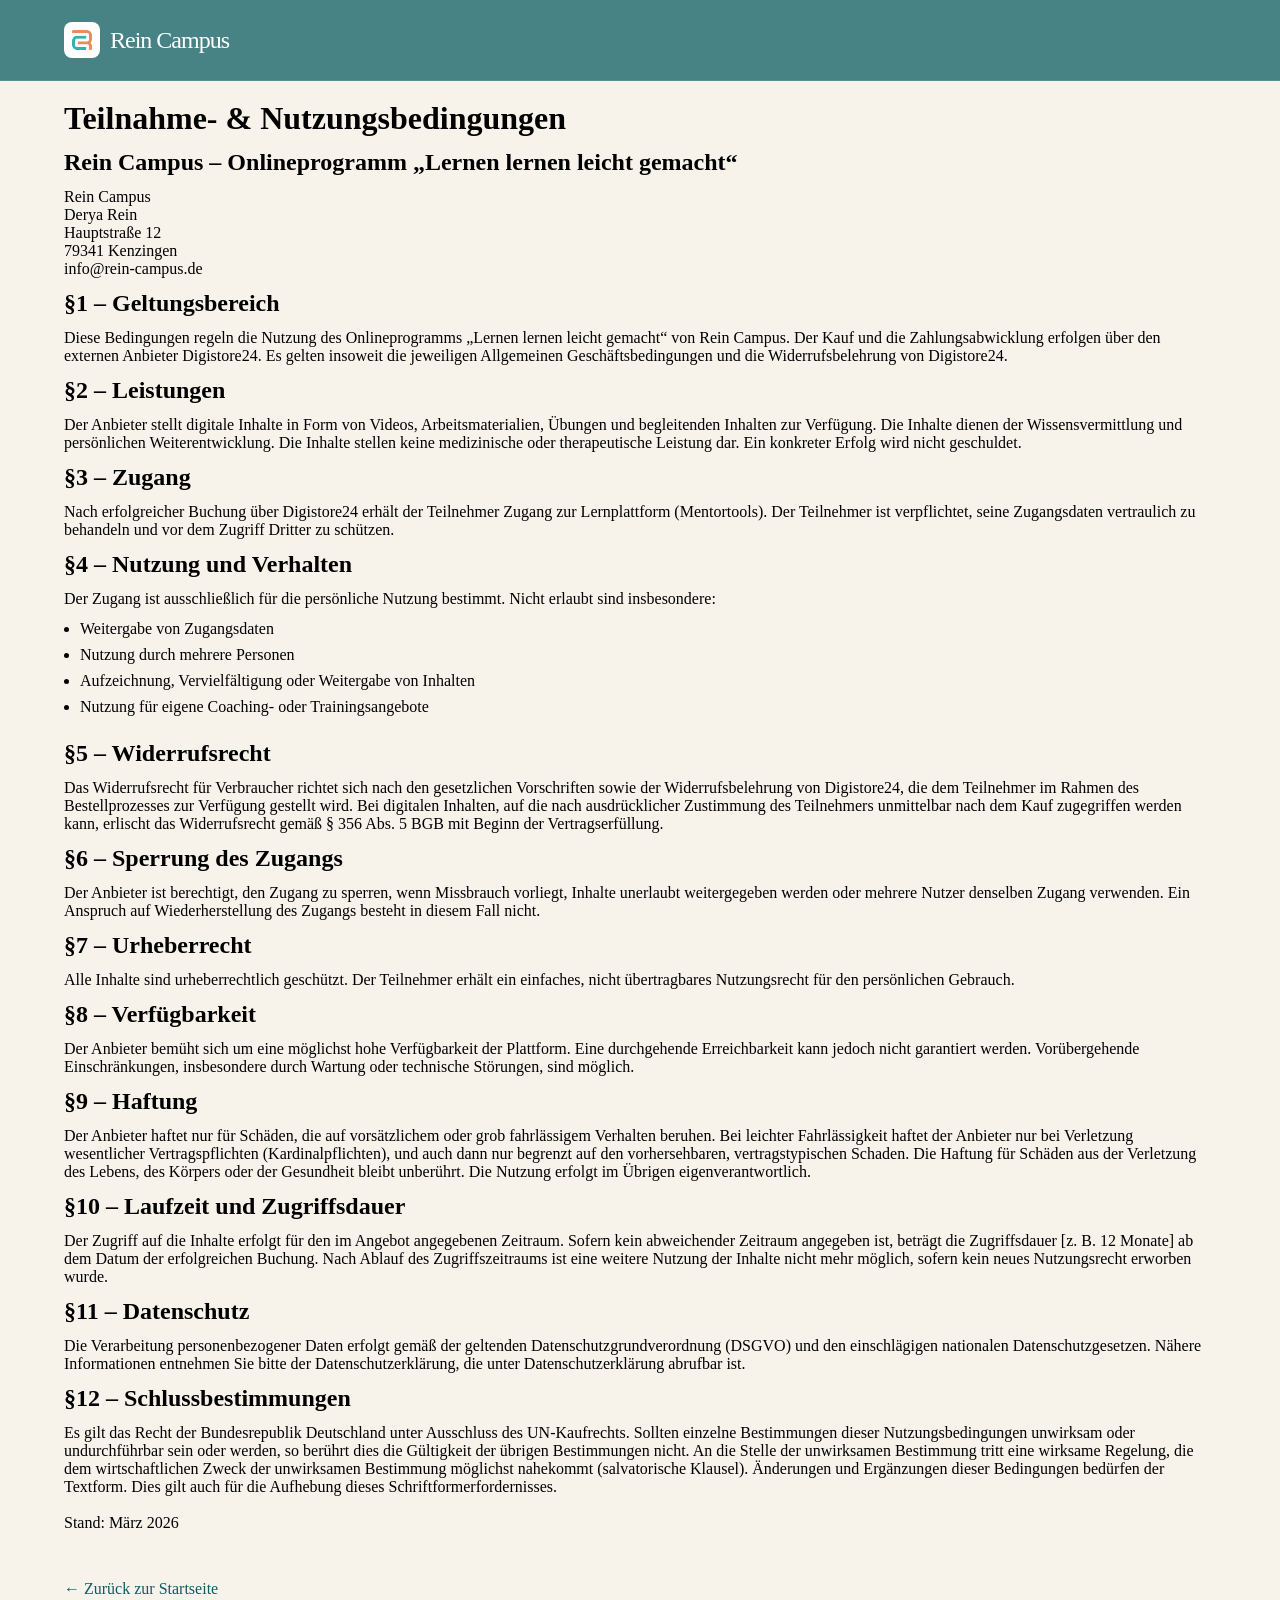
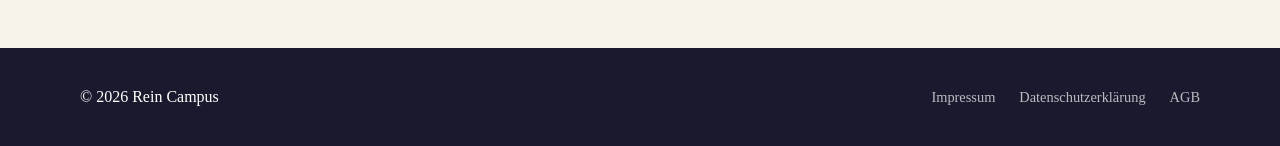
==== legal/agb.html @ 7a8696a4 "first commit" ====
<!DOCTYPE html>
<html lang="de">
<head>
    <meta charset="UTF-8">
    <meta name="viewport" content="width=device-width, initial-scale=1.0">
    <title>AGB – Rein Campus</title>
    <link rel="icon" type="image/x-icon" href="../assets/favicon.ico">
    <link rel="stylesheet" href="../css/fonts.css">
    <link rel="stylesheet" href="../css/style.css">
    <link rel="stylesheet" href="../css/components.css">
    <link rel="stylesheet" href="../css/media_queries.css">
</head>
<body>
    <nav>
        <div class="container nav-content">
            <a href="../index.html" class="logo">
                <img class="logo-img" src="../assets/rc_icon.jpg" alt="Rein Campus Logo">
                Rein Campus
            </a>
        </div>
    </nav>

    <main class="usage-right-container">
        <h1>Teilnahme- & Nutzungsbedingungen</h1>
        <h2>Rein Campus – Onlineprogramm „Lernen lernen leicht gemacht“</h2>
        <p> 
            Rein Campus <br> 
            Derya Rein <br> 
            Hauptstraße 12 <br> 
            79341 Kenzingen <br> 
            <a href="mailto:info@rein-campus.de">info@rein-campus.de</a>
        </p>

        <h2>§1 – Geltungsbereich</h2>
        <p>
            Diese Bedingungen regeln die Nutzung des Onlineprogramms „Lernen lernen leicht gemacht“ von Rein Campus. Der Kauf und die Zahlungsabwicklung erfolgen über 
            den externen Anbieter Digistore24. Es gelten insoweit die jeweiligen Allgemeinen Geschäftsbedingungen und die Widerrufsbelehrung von Digistore24.
        </p>
        <h2>§2 – Leistungen</h2>
        <p>
            Der Anbieter stellt digitale Inhalte in Form von Videos, Arbeitsmaterialien, Übungen und begleitenden Inhalten zur Verfügung. Die Inhalte dienen der Wissensvermittlung und 
            persönlichen Weiterentwicklung. Die Inhalte stellen keine medizinische oder therapeutische Leistung dar. Ein konkreter Erfolg wird nicht geschuldet.
        </p>
        <h2>§3 – Zugang</h2>
        <p>
            Nach erfolgreicher Buchung über Digistore24 erhält der Teilnehmer Zugang zur Lernplattform (Mentortools). Der Teilnehmer ist verpflichtet, seine Zugangsdaten 
            vertraulich zu behandeln und vor dem Zugriff Dritter zu schützen.
        </p>
        <h2>§4 – Nutzung und Verhalten</h2>
        <p>
            Der Zugang ist ausschließlich für die persönliche Nutzung bestimmt. Nicht erlaubt sind insbesondere: <br>
            <ul class="usage-list margin-left">
                <li>Weitergabe von Zugangsdaten</li>
                <li>Nutzung durch mehrere Personen</li>
                <li>Aufzeichnung, Vervielfältigung oder Weitergabe von Inhalten</li>
                <li>Nutzung für eigene Coaching- oder Trainingsangebote</li>
            </ul>
        </p>
        <h2>§5 – Widerrufsrecht</h2>
        <p>
            Das Widerrufsrecht für Verbraucher richtet sich nach den gesetzlichen Vorschriften sowie der Widerrufsbelehrung von Digistore24, die dem Teilnehmer im Rahmen des 
            Bestellprozesses zur Verfügung gestellt wird. Bei digitalen Inhalten, auf die nach ausdrücklicher Zustimmung des Teilnehmers unmittelbar nach dem Kauf zugegriffen werden 
            kann, erlischt das Widerrufsrecht gemäß § 356 Abs. 5 BGB mit Beginn der Vertragserfüllung.
        </p>
        <h2>§6 – Sperrung des Zugangs</h2>
        <p>
            Der Anbieter ist berechtigt, den Zugang zu sperren, wenn Missbrauch vorliegt, Inhalte unerlaubt weitergegeben werden oder mehrere Nutzer denselben Zugang verwenden.
            Ein Anspruch auf Wiederherstellung des Zugangs besteht in diesem Fall nicht.
        </p>
        <h2>§7 – Urheberrecht</h2>
        <p>
            Alle Inhalte sind urheberrechtlich geschützt. Der Teilnehmer erhält ein einfaches, nicht übertragbares Nutzungsrecht für den persönlichen Gebrauch.
        </p>
        <h2>§8 – Verfügbarkeit</h2>
        <p>
            Der Anbieter bemüht sich um eine möglichst hohe Verfügbarkeit der Plattform. Eine durchgehende Erreichbarkeit kann jedoch nicht garantiert werden. Vorübergehende 
            Einschränkungen, insbesondere durch Wartung oder technische Störungen, sind möglich.
        </p>
        <h2>§9 – Haftung</h2>
        <p>
            Der Anbieter haftet nur für Schäden, die auf vorsätzlichem oder grob fahrlässigem Verhalten beruhen. Bei leichter Fahrlässigkeit haftet der Anbieter nur bei Verletzung 
            wesentlicher Vertragspflichten (Kardinalpflichten), und auch dann nur begrenzt auf den vorhersehbaren, vertragstypischen Schaden. Die Haftung für Schäden aus der Verletzung 
            des Lebens, des Körpers oder der Gesundheit bleibt unberührt. Die Nutzung erfolgt im Übrigen eigenverantwortlich.
        </p>
        <h2>§10 – Laufzeit und Zugriffsdauer</h2>
        <p>
            Der Zugriff auf die Inhalte erfolgt für den im Angebot angegebenen Zeitraum. Sofern kein abweichender Zeitraum angegeben ist, beträgt die Zugriffsdauer [z. B. 12 Monate] 
            ab dem Datum der erfolgreichen Buchung. Nach Ablauf des Zugriffszeitraums ist eine weitere Nutzung der Inhalte nicht mehr möglich, sofern kein neues Nutzungsrecht erworben 
            wurde.
        </p>
        <h2>§11 – Datenschutz</h2>
        <p>
            Die Verarbeitung personenbezogener Daten erfolgt gemäß der geltenden Datenschutzgrundverordnung (DSGVO) und den einschlägigen nationalen Datenschutzgesetzen. Nähere 
            Informationen entnehmen Sie bitte der Datenschutzerklärung, die unter <a href="datenschutz.html">Datenschutzerklärung</a> abrufbar ist.
        </p>
        <h2>§12 – Schlussbestimmungen</h2>
        <p>
            Es gilt das Recht der Bundesrepublik Deutschland unter Ausschluss des UN-Kaufrechts. Sollten einzelne Bestimmungen dieser Nutzungsbedingungen unwirksam oder undurchführbar 
            sein oder werden, so berührt dies die Gültigkeit der übrigen Bestimmungen nicht. An die Stelle der unwirksamen Bestimmung tritt eine wirksame Regelung, die dem 
            wirtschaftlichen Zweck der unwirksamen Bestimmung möglichst nahekommt (salvatorische Klausel). Änderungen und Ergänzungen dieser Bedingungen bedürfen der Textform. 
            Dies gilt auch für die Aufhebung dieses Schriftformerfordernisses. 
            <br><br>
            Stand: März 2026
        </p>
        <p class="back-to-main-page">
            <a href="../index.html">← Zurück zur Startseite</a>
        </p>
    </main>

    <footer>
        <div class="footer-wrapper">
            <div class="div-logo">© 2026 Rein Campus</div>
            <div class="footer-links">
                <a href="impressum.html">Impressum</a>
                <a href="datenschutz.html">Datenschutzerklärung</a>
                <a href="agb.html">AGB</a>
            </div>
        </div>
    </footer>
</body>
</html>
---- css/fonts.css ----
��@ f o n t - f a c e   {  
         f o n t - f a m i l y :   ' D M   S a n s ' ;  
         s r c :   u r l ( ' . . / f o n t s / d m - s a n s - v 1 7 - l a t i n - 3 0 0 . w o f f 2 ' )   f o r m a t ( ' w o f f 2 ' ) ;  
         f o n t - w e i g h t :   3 0 0 ;  
         f o n t - s t y l e :   n o r m a l ;  
         f o n t - d i s p l a y :   s w a p ;  
 }  
  
 @ f o n t - f a c e   {  
         f o n t - f a m i l y :   ' D M   S a n s ' ;  
         s r c :   u r l ( ' . . / f o n t s / d m - s a n s - v 1 7 - l a t i n - 3 0 0 i t a l i c . w o f f 2 ' )   f o r m a t ( ' w o f f 2 ' ) ;  
         f o n t - w e i g h t :   3 0 0 ;  
         f o n t - s t y l e :   i t a l i c ;  
         f o n t - d i s p l a y :   s w a p ;  
 }  
  
 @ f o n t - f a c e   {  
         f o n t - f a m i l y :   ' D M   S a n s ' ;  
         s r c :   u r l ( ' . . / f o n t s / d m - s a n s - v 1 7 - l a t i n - r e g u l a r . w o f f 2 ' )   f o r m a t ( ' w o f f 2 ' ) ;  
         f o n t - w e i g h t :   4 0 0 ;  
         f o n t - s t y l e :   i t a l i c ;  
         f o n t - d i s p l a y :   s w a p ;  
 }  
  
 @ f o n t - f a c e   {  
         f o n t - f a m i l y :   ' D M   S a n s ' ;  
         s r c :   u r l ( ' . . / f o n t s / d m - s a n s - v 1 7 - l a t i n - 5 0 0 . w o f f 2 ' )   f o r m a t ( ' w o f f 2 ' ) ;  
         f o n t - w e i g h t :   5 0 0 ;  
         f o n t - s t y l e :   n o r m a l ;  
         f o n t - d i s p l a y :   s w a p ;  
 }  
  
 @ f o n t - f a c e   {  
         f o n t - f a m i l y :   ' D M   S a n s ' ;  
         s r c :   u r l ( ' . . / f o n t s / d m - s a n s - v 1 7 - l a t i n - 7 0 0 . w o f f 2 ' )   f o r m a t ( ' w o f f 2 ' ) ;  
         f o n t - w e i g h t :   7 0 0 ;  
         f o n t - s t y l e :   n o r m a l ;  
         f o n t - d i s p l a y :   s w a p ;  
 } 
---- css/style.css ----
:root {
  --lime: #B5D46D;
  --teal: #0D5C63;
  --cream: #F7F3EB;
  --coral: #FF6B47;
  --dark: #1A1A2E;
  --mid: #3A3A5C;
  --accent: var(--teal);
}

* { margin: 0; padding: 0; box-sizing: border-box; }

/* Scrollbar */
::-webkit-scrollbar {
  width: 8px;
}

::-webkit-scrollbar-track {
  background: var(--dark);
}

::-webkit-scrollbar-thumb {
  background: var(--teal);
  border-radius: 100px;
  border: 2px solid var(--dark);
}

::-webkit-scrollbar-thumb:hover {
  background: var(--lime);
}

body {
  font-family: 'DM Sans', sans-serif;
  background: var(--cream);
  overflow-x: hidden;
}

.container {
  width: 90%;
  max-width: 1920px;
  margin: 0 auto;
}

/* Navigation */
nav {
  position: fixed;
  top: 0;
  width: 100%;
  z-index: 100;
  border-bottom: 1px solid rgba(255, 255, 255, 0.1);
  background: rgba(13, 92, 99, 0.75);
  backdrop-filter: blur(12px);
}

a {
  text-decoration: none;
}

.nav-links {
  color: white;
  display: none;
}

.nav-content {
  height: 80px;
  display: flex;
  align-items: center;
  justify-content: space-between;
}

.logo {
  display: flex;
  align-items: center;
  gap: 10px;
  font-size: 24px;
  letter-spacing: -1px;
  color: white;
  cursor: pointer;
}

.logo a {
  color: white;
}

.logo-img {
  width: 36px;
  height: 36px;
  border-radius: 8px;
  flex-shrink: 0;
}

.nav-links a {
  color: white;
  text-decoration: none;
  opacity: 0.7;
  transition: opacity 0.2s;
}

.nav-links a:hover {
  opacity: 1;
}

/* Buttons */
.btn-primary {
  background: var(--lime);
  color: black;
  padding: 10px 24px;
  border-radius: 100px;
  font-size: 16px;
  font-weight: 500;
  border: none;
  cursor: pointer;
  transition: transform 0.2s;
}

.btn-primary:hover {
  transform: scale(1.05);
}

.btn-large {
  padding: 16px 32px;
  font-size: 18px;
  border-radius: 100px;
  font-weight: 700;
  cursor: pointer;
  display: flex;
  align-items: center;
  gap: 12px;
  transition: all 0.2s;
}

.btn-white {
  background: white;
  color: black;
  border: none;
}

.btn-white:hover {
  background: var(--lime);
  color: black;
}

.btn-outline {
  background: transparent;
  color: white;
  border: 1px solid rgba(255, 255, 255, 0.2);
}

.btn-outline:hover {
  background: rgba(255, 255, 255, 0.15);
  border-color: rgba(255, 255, 255, 0.6);
}

/* Hamburger */
.hamburger {
  display: flex;
  flex-direction: column;
  justify-content: center;
  gap: 5px;
  background: transparent;
  border: none;
  cursor: pointer;
  padding: 8px;
}

.hamburger span {
  display: block;
  width: 22px;
  height: 2px;
  background: white;
  border-radius: 2px;
  transition: transform 0.3s ease, opacity 0.3s ease;
}

.hamburger.open span:nth-child(1) {
  transform: rotate(45deg) translate(5px, 5px);
}
.hamburger.open span:nth-child(2) {
  opacity: 0;
}
.hamburger.open span:nth-child(3) {
  transform: rotate(-45deg) translate(5px, -5px);
}

/* Hero */
.hero {
  position: relative;
  min-height: 100dvh;
  background: var(--teal);
  display: flex;
  padding-top: 160px;
  padding-bottom: 80px;
  overflow: hidden;
}

.hero::before {
  content: '';
  position: absolute;
  inset: 0;
  pointer-events: none;
  background: radial-gradient(ellipse 55% 65% at 85% 15%, rgba(200, 240, 96, 0.28) 0%, transparent 70%),
              radial-gradient(ellipse 50% 60% at 10% 85%, rgba(255, 107, 71, 0.22) 0%, transparent 70%);
}

.hero-tag {
  color: white;
  font-size: 12px;
  text-transform: uppercase;
  letter-spacing: 4px;
  margin-bottom: 16px;
  display: block;
}

.hero-inner {
  display: flex;
  align-items: center;
  gap: 56px;
}

.hero-content {
  flex: 1;
  min-width: 0;
}

.hero-image-wrap {
  flex: 1;
  min-width: 0;
  display: flex;
  justify-content: center;
}

.hero-image {
  width: 100%;
  max-width: 520px;
  border-radius: 24px;
  border: 3px solid rgba(181, 212, 109, 0.45);
  display: block;
}

.hero-title {
  font-size: clamp(48px, 8vw, 120px);
  line-height: 0.85;
  margin-bottom: 48px;
}

.hero-title span {
  display: block;
  color: white;
}

.outline-text {
  color: transparent;
  -webkit-text-stroke: 1px rgba(255, 255, 255, 0.3);
}

.hero-desc {
  max-width: 600px;
  font-size: 20px;
  font-weight: 300;
  color: white;
  margin-bottom: 48px;
}

.hero-btns {
  display: flex;
  flex-wrap: wrap;
  gap: 24px;
}

.privacy-policy-container, 
.legal-notice-container,  
.usage-right-container {
  display: flex;
  flex-direction: column;
  width: 90%;
  margin: 0 auto;
  padding-top: 100px;
  padding-bottom: 50px;
}

.privacy-policy-container h2,
.legal-notice-container h2,
.usage-right-container h2 {
  padding-top: 12px;
  padding-bottom: 12px;
}

.privacy-policy-container h3 {
  padding-top: 4px;
  padding-bottom: 4px;
}

.privacy-policy-container li,
.usage-right-container li {
  padding-top: 4px;
  padding-bottom: 4px;
}

.index {
  display: flex;
  flex-direction: column;
  gap: 6px;
}

.usage-list {
    padding-top: 8px;
    padding-bottom: 8px;
    width: 500px;
    margin-left: 18px;
}

.seal {
  padding-top: 16px;
  padding-bottom: 16px;
}

.margin-left {
  margin-left: 16px;
}

.back-to-main-page {
  margin-top: 48px;
}

.back-to-main-page:hover {
  font-weight: bold;
}

.back-to-main-page a {
  color: var(--teal); 
  text-decoration: none;
}

.top-left-corner p {
  padding-top: 2px;
  padding-bottom: 2px;
}

a {
  color: black;
}
---- css/components.css ----
*{
  font-family: 'DM Sans';
}

.d-flex {
  display: flex;
  justify-content: center;
  align-items: center;
  gap: 24px;
  padding-top: 32px;
  padding-bottom: 32px;
  padding-inline: 24px;
  max-width: 1200px;
  margin: 0 auto;
}

.content-wrapper {
  display: flex;
  flex-direction: column;
  align-items: center;
  width: 100%;
}

.about-the-course {
  margin: 0 auto;
  padding-bottom: 32px;
  padding-top: 32px;
  width: 90%;
  max-width: 900px;
}

.about-the-course h2 {
  padding-top: 32px;
  padding-bottom: 32px;
}

.about-me {
  margin: 0 auto;
  width: 90%;
  max-width: 900px;
  display: flex;
  flex-direction: column;
  gap: 16px;
  padding-top: 32px;
  padding-bottom: 32px;
}

.about-me h2 {
  text-align: left;
  border-bottom: 3px solid var(--lime);
  padding-bottom: 16px;
}

.about-me-photo {
  width: 180px;
  height: 180px;
  object-fit: cover;
  border-radius: 50%;
  border: 4px solid var(--lime);
  flex-shrink: 0;
}

/* Utility */
.background-dark {
  background: var(--teal);
}

.background-light {
  background: var(--cream);
}

.title-light {
  color: white;
}

.title-dark {
  color: black;
}

.generic-p {
  font-size: 18px;
}

.generic-h2 {
  text-align: center;
  font-size: 32px;
}

.generic-h3 {
  text-align: center;
  font-size: 24px;
}

.button-width {
  width: 50%;
  max-width: 224px;
}

/* Info block */
.info-block {
  display: flex;
  flex-direction: column;
  gap: 16px;
}

.info-block p {
  font-size: 24px;
  border-left: 3px solid var(--lime);
  padding-left: 20px;
}

/* Boxes */
.box {
  display: flex;
  flex-direction: column;
  gap: 8px;
  padding: 28px;
  margin: 8px auto;
  border-radius: 16px;
  border: none;
  transition: transform 0.25s ease, box-shadow 0.25s ease;
}

.box:hover {
  transform: translateY(-4px);
}

.box.background-dark {
  border: 1px solid rgba(255, 255, 255, 0.15);
}

.box.background-dark:hover {
  box-shadow: 0 8px 28px rgba(0, 0, 0, 0.25);
}

.box.background-light {
  box-shadow: 0 2px 16px rgba(13, 92, 99, 0.10);
}

.box.background-light:hover {
  box-shadow: 0 10px 32px rgba(13, 92, 99, 0.20);
}

.d-flex .box {
  border-top: 3px solid var(--lime);
}

/* Testimonials */
.testimonial::before {
  content: '\201C';
  font-size: 72px;
  line-height: 1;
  color: var(--lime);
  font-weight: 700;
  display: block;
  margin-bottom: -8px;
}

/* Pricing */
#pricing .about-the-course {
  text-align: center;
}

.pricing-grid {
  display: flex;
  justify-content: center;
  gap: 24px;
  flex-wrap: wrap;
  max-width: 960px;
  margin: 0 auto;
  padding: 0 24px 64px;
}

.pricing-card {
  flex: 1;
  min-width: 300px;
  max-width: 520px;
  display: flex;
  flex-direction: column;
  gap: 20px;
  padding: 48px;
}

.pricing-card.featured {
  border-top: 5px solid var(--lime);
  box-shadow: 0 16px 56px rgba(13, 92, 99, 0.28);
  background: linear-gradient(160deg, #ffffff 0%, #f0f7e6 100%);
}

.pricing-label {
  font-size: 11px;
  font-weight: 700;
  letter-spacing: 2px;
  text-transform: uppercase;
  color: var(--teal);
}

.featured-label {
  display: inline-block;
  background: var(--lime);
  color: var(--teal);
  padding: 4px 12px;
  border-radius: 100px;
  letter-spacing: 1.5px;
}

.pricing-price {
  font-size: 72px;
  font-weight: 700;
  line-height: 1;
  color: var(--teal);
}

.pricing-period {
  font-size: 15px;
  color: var(--mid);
}

.pricing-features {
  list-style: none;
  display: flex;
  flex-direction: column;
  gap: 10px;
  flex: 1;
  margin-bottom: 8px;
}

.pricing-features li {
  font-size: 15px;
  color: var(--teal);
}

.pricing-features li::before {
  content: '✓';
  font-weight: 700;
  color: var(--lime);
  margin-right: 10px;
}

/* Contact */
.contact-section {
  position: relative;
  background-image: url('https://placehold.co/1920x600/0D5C63/B5D46D?text=Hintergrundbild');
  background-size: cover;
  background-position: center;
}

.contact-section::before {
  content: '';
  position: absolute;
  inset: 0;
  background: rgba(13, 92, 99, 0.78);
}

.contact-form {
  position: relative;
  display: flex;
  flex-direction: column;
  justify-content: center;
  align-items: center;
  gap: 16px;
  padding: 64px 24px;
  max-width: 900px;
  margin: 0 auto;
}

/* Footer */
footer {
  background: var(--dark);
  padding: 24px;
  display: flex;
  align-items: center;
  justify-content: space-between;
  color: white;
}

.footer-wrapper {
  width: 100%;
  display: flex;
  align-items: center;
  justify-content: space-between;
}

.footer-links {
  display: flex;
  gap: 24px;
}

.footer-links a {
  color: rgba(255, 255, 255, 0.7);
  text-decoration: none;
  font-size: 0.9rem;
  transition: color 0.2s ease;
}

.footer-links a:hover {
  color: white;
}

/* Animations */
@keyframes slamIn {
  0% { transform: scale(2) translateY(-100px); opacity: 0; }
  100% { transform: scale(1) translateY(0); opacity: 1; }
}

.animate-slam {
  animation: slamIn 0.8s cubic-bezier(0.2, 0.8, 0.2, 1) forwards;
}

.reveal {
  opacity: 0;
  transform: translateY(30px);
  transition: opacity 0.65s ease-out, transform 0.65s ease-out;
}

.reveal.active {
  opacity: 1;
  transform: translateY(0);
}

.reveal-left {
  opacity: 0;
  transform: translateX(-60px);
  transition: opacity 0.65s ease-out, transform 0.65s ease-out;
}

.reveal-right {
  opacity: 0;
  transform: translateX(60px);
  transition: opacity 0.65s ease-out, transform 0.65s ease-out;
}

.reveal-left.active,
.reveal-right.active {
  opacity: 1;
  transform: translateX(0);
}
---- css/media_queries.css ----
@media (min-width: 1024px) {
  .d-flex {
    flex-direction: row;
    align-items: stretch;
  }

  .d-flex .box {
    flex: 1;
  }

  .about-me {
    flex-direction: row;
    align-items: flex-start;
    gap: 40px;
  }
}

@media (min-width: 820px) {
  /* Nav */
  .hamburger {
    display: none;
  }

  .about-me-photo {
    align-self: center;
  }

  .nav-links {
    display: flex;
    gap: 32px;
    font-size: 16px;
    letter-spacing: 2px;
  }

  /* Footer */
  footer {
    padding: 40px 80px;
  }
}

@media (min-width: 819px) and (max-width: 1023px) {
  .hero-inner {
    gap: 32px;
  }

  .d-flex {
    flex-direction: column;
    align-items: center;
  }

  .box {
    width: 90%;
    max-width: 600px;
    margin-left: auto;
    margin-right: auto;
  }
}

@media (max-width: 819px) {
  /* Nav */
  nav .btn-primary {
    display: none;
  }

  .nav-links {
    position: absolute;
    top: 80px;
    left: 0;
    right: 0;
    flex-direction: column;
    align-items: center;
    gap: 24px;
    padding: 32px 0;
    background: rgba(26, 26, 46, 0.97);
    backdrop-filter: blur(12px);
    border-bottom: 1px solid rgba(255, 255, 255, 0.1);
  }

  .nav-links.open {
    display: flex;
  }

  /* Hero */
  .hero {
    padding-top: 120px;
    padding-bottom: 48px;
  }

  .hero-content {
    display: flex;
    flex-direction: column;
    justify-content: space-around;
  }

  .hero-inner {
    flex-direction: column-reverse;
    gap: 32px;
  }

  .hero-image-wrap {
    flex: none;
    width: 100%;
  }

  .hero-title {
    text-align: center;
  }

  .hero-image {
    width: 100%;
    height: auto;
    margin: 0 auto;
  }

  .hero-desc {
    font-size: 20px;
    align-self: center;
  }

  .hero-btns {
    justify-content: center;
  }

  /* Feature cards */
  .d-flex {
    flex-direction: column;
    align-items: center;
    padding-inline: 16px;
  }

  .box {
    width: 100%;
  }

  .about-me-photo {
    align-self: center;
  }

  /* Footer */
  footer {
    padding: 24px 16px;
  }
}

@media(max-width: 600px){
  .div-logo {
    display: none;
  }

  .footer-links {
    display: flex;
    justify-content: space-around;
    width: 100%;
  }

  li {
    word-break: break-all;
  }

  .seal {
    text-align: center;
  }
}

@media(max-width: 400px){
  h1 {
    font-size: 24px;
  }

  h2 {
    font-size: 20px;
  }

  p {
    font-size: 16px;
  }

  footer {
    padding: 24px 4px;
  }
}
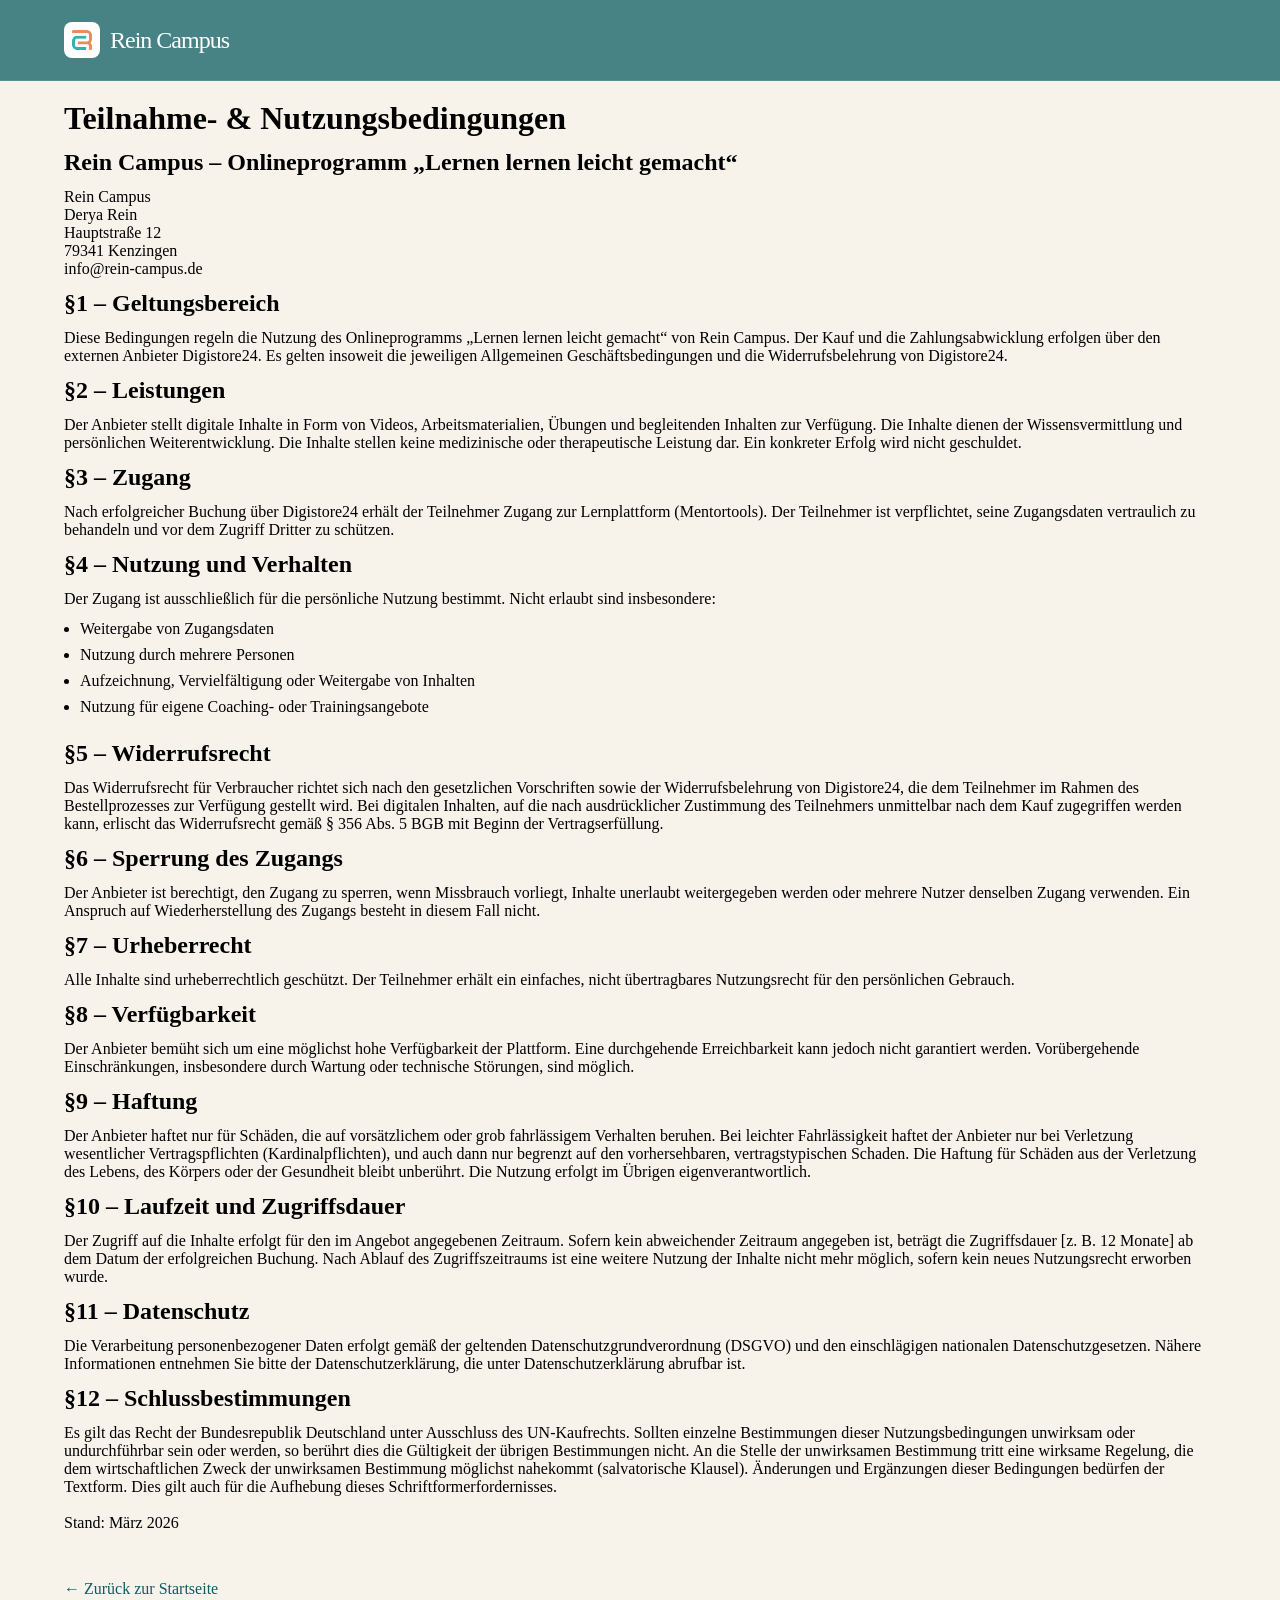
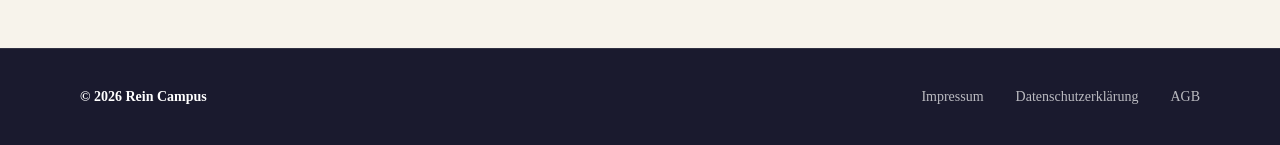
==== commit 81c9a4b7: "feat: footer adjusted across all pages" ====
--- a/legal/agb.html
+++ b/legal/agb.html
@@ -109,7 +109,7 @@
 
     <footer>
         <div class="footer-wrapper">
-            <div class="div-logo">© 2026 Rein Campus</div>
+            <div class="div-logo pointer" onclick="redirectToMainPage()">© 2026 Rein Campus</div>
             <div class="footer-links">
                 <a href="impressum.html">Impressum</a>
                 <a href="datenschutz.html">Datenschutzerklärung</a>
--- a/css/style.css
+++ b/css/style.css
@@ -39,6 +39,144 @@
   width: 90%;
   max-width: 1920px;
   margin: 0 auto;
+}
+
+.webinar-section {
+  padding-top: 40px;
+  padding-bottom: 40px;
+  text-align: center;
+  background: linear-gradient(135deg, rgba(13, 92, 99, 0.05) 0%, rgba(181, 212, 109, 0.05) 100%);
+}
+
+.webinar-button {
+  background: var(--lime);
+  color: black;
+  margin-top: 32px;
+  margin-bottom: 32px;
+  padding: 10px 24px;
+  border-radius: 100px;
+  font-size: 18px;
+  font-weight: 600;
+  border: none;
+  cursor: pointer;
+  transition: transform 0.2s;
+}
+
+/* Content Wrapper */
+/* .content-wrapper {
+  padding: 80px 0;
+} */
+
+.about-the-course {
+  margin-bottom: 60px;
+}
+
+.about-the-course:last-child {
+  margin-bottom: 0;
+}
+
+.generic-h2 {
+  font-size: clamp(32px, 5vw, 48px);
+  line-height: 1.2;
+  margin-bottom: 40px;
+  font-weight: 700;
+  letter-spacing: -0.5px;
+}
+
+.generic-h3 {
+  font-size: clamp(20px, 3vw, 28px);
+  line-height: 1.3;
+  margin-bottom: 16px;
+  font-weight: 600;
+}
+
+.generic-p {
+  font-size: 16px;
+  line-height: 1.7;
+  color: #333;
+  letter-spacing: 0.2px;
+}
+
+.title-light {
+  color: white;
+}
+
+.title-light.generic-p {
+  color: rgba(255, 255, 255, 0.9);
+}
+
+/* Box Styling */
+.box {
+  border-radius: 16px;
+  padding: 32px;
+  transition: all 0.3s ease;
+}
+
+.background-dark {
+  background: var(--dark);
+}
+
+.background-light {
+  background: white;
+  box-shadow: 0 4px 16px rgba(0, 0, 0, 0.08);
+}
+
+.box:hover {
+  transform: translateY(-4px);
+  box-shadow: 0 12px 32px rgba(0, 0, 0, 0.12);
+}
+
+/* Flex Grid */
+.d-flex {
+  display: grid;
+  grid-template-columns: repeat(auto-fit, minmax(300px, 1fr));
+  gap: 32px;
+  margin-bottom: 80px;
+}
+
+.d-flex .box {
+  display: flex;
+  flex-direction: column;
+  justify-content: flex-start;
+}
+
+/* Info Block */
+.info-block {
+  display: grid;
+  grid-template-columns: repeat(auto-fit, minmax(280px, 1fr));
+  gap: 24px;
+  margin-bottom: 40px;
+}
+
+.info-block .generic-p {
+  padding: 20px;
+  background: rgba(181, 212, 109, 0.1);
+  border-left: 4px solid var(--lime);
+  border-radius: 8px;
+  font-weight: 500;
+}
+
+/* Testimonials */
+.testimonial {
+  border-left: 4px solid var(--lime);
+  position: relative;
+  padding-left: 40px;
+}
+
+.testimonial::before {
+  content: '"';
+  position: absolute;
+  left: -8px;
+  top: -20px;
+  font-size: 64px;
+  color: var(--lime);
+  opacity: 0.3;
+  font-weight: 700;
+}
+
+.testimonial .generic-p {
+  font-style: italic;
+  color: #555;
 }
 
 /* Navigation */
@@ -188,6 +326,7 @@
   min-height: 100dvh;
   background: var(--teal);
   display: flex;
+  justify-content: center;
   padding-top: 160px;
   padding-bottom: 80px;
   overflow: hidden;
@@ -257,8 +396,10 @@
   max-width: 600px;
   font-size: 20px;
   font-weight: 300;
-  color: white;
+  color: rgba(255, 255, 255, 0.95);
   margin-bottom: 48px;
+  line-height: 1.6;
+  letter-spacing: 0.3px;
 }
 
 .hero-btns {
@@ -267,6 +408,280 @@
   gap: 24px;
 }
 
+.hero-btns .btn-primary {
+  padding: 14px 32px;
+  font-size: 18px;
+  font-weight: 600;
+  box-shadow: 0 8px 24px rgba(0, 0, 0, 0.15);
+  transition: all 0.3s ease;
+}
+
+.hero-btns .btn-primary:hover, .webinar-button:hover {
+  transform: translateY(-2px);
+  box-shadow: 0 12px 32px rgba(0, 0, 0, 0.25);
+}
+
+/* Pricing Grid */
+.pricing-grid {
+  display: grid;
+  grid-template-columns: repeat(auto-fit, minmax(300px, 1fr));
+  gap: 32px;
+  margin-bottom: 40px;
+}
+
+.pricing-card {
+  display: flex;
+  flex-direction: column;
+  justify-content: space-between;
+  border-radius: 16px;
+  padding: 40px;
+  position: relative;
+  overflow: hidden;
+  transition: all 0.3s ease;
+}
+
+.pricing-card::before {
+  content: '';
+  position: absolute;
+  top: 0;
+  left: 0;
+  right: 0;
+  height: 4px;
+  background: linear-gradient(90deg, var(--lime), var(--coral));
+  opacity: 0;
+  transition: opacity 0.3s ease;
+}
+
+.pricing-card:hover {
+  transform: translateY(-8px);
+  box-shadow: 0 16px 40px rgba(0, 0, 0, 0.15);
+}
+
+.pricing-card:hover::before {
+  opacity: 1;
+}
+
+.pricing-card.featured {
+  border: 2px solid var(--lime);
+  transform: scale(1.02);
+}
+
+.pricing-card.featured:hover {
+  transform: scale(1.02) translateY(-8px);
+}
+
+.pricing-title {
+  font-size: 24px;
+  font-weight: 700;
+  margin-bottom: 16px;
+  color: var(--teal);
+}
+
+.pricing-price {
+  font-size: 48px;
+  font-weight: 700;
+  color: var(--teal);
+  margin-bottom: 8px;
+}
+
+.pricing-period {
+  font-size: 14px;
+  color: #999;
+  margin-bottom: 24px;
+}
+
+.pricing-features {
+  list-style: none;
+  margin-bottom: 32px;
+  flex-grow: 1;
+}
+
+.pricing-features li {
+  padding: 12px 0;
+  border-bottom: 1px solid #eee;
+  font-size: 15px;
+  color: #555;
+  position: relative;
+  padding-left: 24px;
+}
+
+.pricing-features li:last-child {
+  border-bottom: none;
+}
+
+.pricing-features li::before {
+  content: '✓';
+  position: absolute;
+  left: 0;
+  color: var(--lime);
+  font-weight: 700;
+}
+
+.button-width {
+  width: 100%;
+  justify-content: center;
+  padding: 14px 24px;
+  font-size: 16px;
+  font-weight: 600;
+}
+
+.button-width a {
+  color: black;
+  text-decoration: none;
+  width: 100%;
+}
+
+/* FAQ Section */
+.FAQ-section {
+  margin-bottom: 80px;
+}
+
+.FAQ-item {
+  margin-bottom: 24px;
+  cursor: pointer;
+  transition: all 0.3s ease;
+}
+
+.FAQ-item:hover {
+  transform: translateX(8px);
+}
+
+.FAQ-item .generic-h3 {
+  margin-bottom: 12px;
+  display: flex;
+  align-items: center;
+  gap: 12px;
+}
+
+.FAQ-item .generic-h3::before {
+  content: '+';
+  display: inline-flex;
+  align-items: center;
+  justify-content: center;
+  width: 24px;
+  height: 24px;
+  background: var(--lime);
+  color: black;
+  border-radius: 50%;
+  font-weight: 700;
+  font-size: 18px;
+  flex-shrink: 0;
+}
+
+/* About Me Section */
+.about-me {
+  padding: 80px 0;
+  background: linear-gradient(135deg, rgba(13, 92, 99, 0.05) 0%, rgba(181, 212, 109, 0.05) 100%);
+  margin-bottom: 80px;
+  width: 100%;
+}
+
+.about-me-wrapper {
+  display: flex;
+  gap: 32px;
+}
+
+.about-me-photo {
+  width: 200px;
+  height: 200px;
+  border-radius: 50%;
+  object-fit: cover;
+  margin: 0 auto 40px;
+  border: 4px solid var(--lime);
+  box-shadow: 0 12px 32px rgba(0, 0, 0, 0.15);
+  transition: transform 0.3s ease;
+}
+
+.about-me-photo:hover {
+  transform: scale(1.05);
+}
+
+.about-me .generic-h2 {
+  margin-bottom: 40px;
+}
+
+.about-me .generic-p {
+  max-width: 700px;
+  margin: 0 auto;
+  font-size: 17px;
+  line-height: 1.8;
+}
+
+/* Contact Section */
+.contact-section {
+  background: linear-gradient(135deg, var(--teal) 0%, var(--dark) 100%);
+  padding: 80px 0;
+  text-align: center;
+}
+
+.contact-form {
+  max-width: 600px;
+  margin: 0 auto;
+}
+
+.contact-form .generic-h3 {
+  color: white;
+  margin-bottom: 24px;
+  font-size: 28px;
+}
+
+.contact-form .btn-primary {
+  margin-top: 24px;
+  padding: 14px 40px;
+  font-size: 16px;
+  font-weight: 600;
+  box-shadow: 0 8px 24px rgba(0, 0, 0, 0.2);
+  transition: all 0.3s ease;
+}
+
+.contact-form .btn-primary:hover {
+  transform: translateY(-2px);
+  box-shadow: 0 12px 32px rgba(0, 0, 0, 0.3);
+}
+
+.contact-form .btn-primary a {
+  color: black;
+  text-decoration: none;
+}
+
+/* Footer */
+footer {
+  background: var(--dark);
+  color: white;
+  padding: 40px 0;
+  border-top: 1px solid rgba(255, 255, 255, 0.1);
+}
+
+.footer-wrapper {
+  display: flex;
+  justify-content: space-between;
+  align-items: center;
+  flex-wrap: wrap;
+  gap: 24px;
+}
+
+.div-logo {
+  font-weight: 600;
+  font-size: 14px;
+}
+
+.footer-links {
+  display: flex;
+  gap: 32px;
+}
+
+.footer-links a {
+  color: rgba(255, 255, 255, 0.7);
+  text-decoration: none;
+  font-size: 14px;
+  transition: color 0.3s ease;
+}
+
+.footer-links a:hover {
+  color: var(--lime);
+}
+
+/* Legal Pages */
 .privacy-policy-container, 
 .legal-notice-container,  
 .usage-right-container {
@@ -338,4 +753,226 @@
 
 a {
   color: black;
-}+}
+
+.pointer {
+  cursor: pointer;
+}
+
+/* Webinar Modal Styles */
+.webinar-modal {
+  position: fixed;
+  right: -450px;
+  top: 0;
+  width: 450px;
+  height: 100vh;
+  background: white;
+  box-shadow: -2px 0 10px rgba(0, 0, 0, 0.1);
+  z-index: 1000;
+  overflow-y: auto;
+  animation: slideInRight 0.6s ease-out forwards;
+  animation-delay: 0.5s;
+}
+
+@keyframes slideInRight {
+  from {
+    right: -450px;
+    opacity: 0;
+  }
+  to {
+    right: 0;
+    opacity: 1;
+  }
+}
+
+.webinar-modal-content {
+  padding: 40px 30px;
+  position: relative;
+}
+
+.webinar-modal-content h2 {
+  font-size: 24px;
+  margin-bottom: 15px;
+  color: #0D5C63;
+}
+
+.webinar-modal-content p {
+  font-size: 14px;
+  color: #666;
+  margin-bottom: 25px;
+  line-height: 1.5;
+}
+
+.webinar-modal-close {
+  position: absolute;
+  top: 15px;
+  right: 15px;
+  background: none;
+  border: none;
+  font-size: 32px;
+  cursor: pointer;
+  color: #999;
+  transition: color 0.3s ease;
+}
+
+.webinar-modal-close:hover {
+  color: #0D5C63;
+}
+
+#webinar-form {
+  display: flex;
+  flex-direction: column;
+  gap: 15px;
+}
+
+#webinar-form input[type="text"],
+#webinar-form input[type="email"] {
+  padding: 12px;
+  border: 1px solid #ddd;
+  border-radius: 4px;
+  font-size: 14px;
+  font-family: inherit;
+  transition: border-color 0.3s ease;
+}
+
+#webinar-form input[type="text"]:focus,
+#webinar-form input[type="email"]:focus {
+  outline: none;
+  border-color: #0D5C63;
+}
+
+#webinar-form label {
+  display: flex;
+  align-items: flex-start;
+  gap: 10px;
+  font-size: 13px;
+  color: #666;
+  line-height: 1.4;
+}
+
+#webinar-form input[type="checkbox"] {
+  margin-top: 3px;
+  cursor: pointer;
+}
+
+#webinar-form label a {
+  color: #0D5C63;
+  text-decoration: none;
+}
+
+#webinar-form label a:hover {
+  text-decoration: underline;
+}
+
+.form-status {
+  padding: 12px;
+  border-radius: 4px;
+  text-align: center;
+  font-size: 13px;
+  display: none;
+}
+
+.form-status.success {
+  display: block;
+  background-color: #d4edda;
+  color: #155724;
+  border: 1px solid #c3e6cb;
+}
+
+.form-status.error {
+  display: block;
+  background-color: #f8d7da;
+  color: #721c24;
+  border: 1px solid #f5c6cb;
+}
+
+/* Modal schließen Animation */
+.webinar-modal.closing {
+  animation: slideOutRight 0.6s ease-in forwards;
+}
+
+@keyframes slideOutRight {
+  from {
+    right: 0;
+    opacity: 1;
+  }
+  to {
+    right: -450px;
+    opacity: 0;
+  }
+}
+
+@media (max-width: 768px) {
+  .webinar-modal {
+    width: 100%;
+    right: -100%;
+  }
+
+  @keyframes slideInRight {
+    from {
+      right: -100%;
+      opacity: 0;
+    }
+    to {
+      right: 0;
+      opacity: 1;
+    }
+  }
+
+  @keyframes slideOutRight {
+    from {
+      right: 0;
+      opacity: 1;
+    }
+    to {
+      right: -100%;
+      opacity: 0;
+    }
+  }
+
+  .hero-inner {
+    flex-direction: column;
+    gap: 32px;
+  }
+
+  .hero-image-wrap {
+    order: -1;
+  }
+
+  .d-flex {
+    grid-template-columns: 1fr;
+  }
+
+  .pricing-grid {
+    grid-template-columns: 1fr;
+  }
+
+  .pricing-card.featured {
+    transform: scale(1);
+  }
+
+  .pricing-card.featured:hover {
+    transform: translateY(-8px);
+  }
+
+  .footer-wrapper {
+    flex-direction: column;
+    text-align: center;
+  }
+
+  .footer-links {
+    justify-content: center;
+  }
+
+  .nav-links.open {
+    display: flex;
+    flex-direction: column;
+    position: absolute;
+    top: 80px;
+    left: 0;
+    right: 0;
+    background: rgba(13, 92, 99, 0.95);
+    padding: 20px;
+    gap: 16px;
+  }
+}
--- a/css/components.css
+++ b/css/components.css
@@ -36,9 +36,8 @@
 
 .about-me {
   margin: 0 auto;
-  width: 90%;
-  max-width: 900px;
-  display: flex;
+  display: flex;
+  justify-content: center;
   flex-direction: column;
   gap: 16px;
   padding-top: 32px;
@@ -92,7 +91,6 @@
 }
 
 .button-width {
-  width: 50%;
   max-width: 224px;
 }
 
@@ -166,19 +164,44 @@
   justify-content: center;
   gap: 24px;
   flex-wrap: wrap;
-  max-width: 960px;
   margin: 0 auto;
   padding: 0 24px 64px;
 }
 
+/* Base pricing card style */
 .pricing-card {
-  flex: 1;
-  min-width: 300px;
+  flex: 0 1 100%;
   max-width: 520px;
+  width: 100%;
+  padding: 48px;
   display: flex;
   flex-direction: column;
   gap: 20px;
-  padding: 48px;
+  margin-bottom: 24px;
+}
+
+@media (max-width: 899px) {
+  .pricing-grid {
+    flex-direction: column;
+    align-items: center;
+  }
+  .pricing-card {
+    flex: none;
+    width: 100%;
+    margin-bottom: 24px;
+  }
+}
+
+
+/* Responsive pricing layout */
+@media (min-width: 900px) {
+  .pricing-grid {
+    justify-content: space-between;
+  }
+  .pricing-card {
+    flex: 0 1 calc(33% - 24px);
+    max-width: none;
+  }
 }
 
 .pricing-card.featured {
@@ -264,39 +287,6 @@
   margin: 0 auto;
 }
 
-/* Footer */
-footer {
-  background: var(--dark);
-  padding: 24px;
-  display: flex;
-  align-items: center;
-  justify-content: space-between;
-  color: white;
-}
-
-.footer-wrapper {
-  width: 100%;
-  display: flex;
-  align-items: center;
-  justify-content: space-between;
-}
-
-.footer-links {
-  display: flex;
-  gap: 24px;
-}
-
-.footer-links a {
-  color: rgba(255, 255, 255, 0.7);
-  text-decoration: none;
-  font-size: 0.9rem;
-  transition: color 0.2s ease;
-}
-
-.footer-links a:hover {
-  color: white;
-}
-
 /* Animations */
 @keyframes slamIn {
   0% { transform: scale(2) translateY(-100px); opacity: 0; }
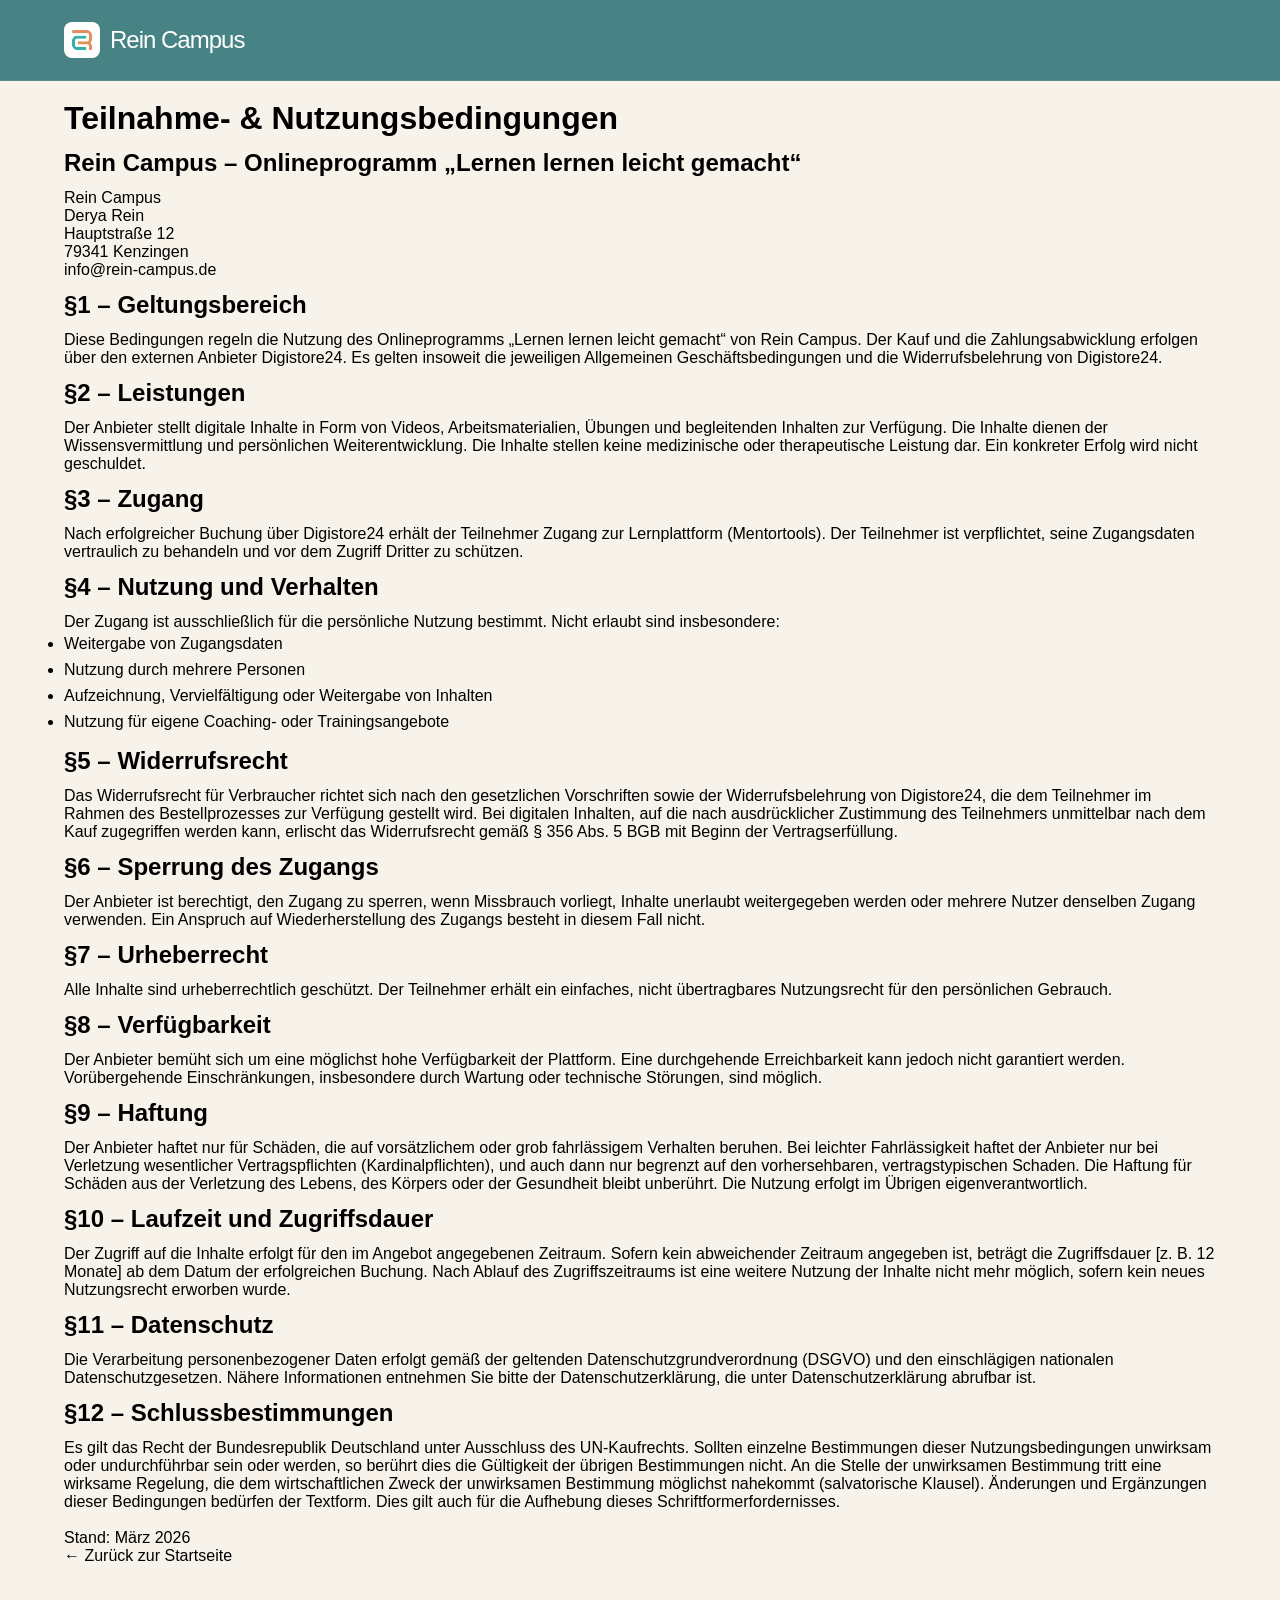
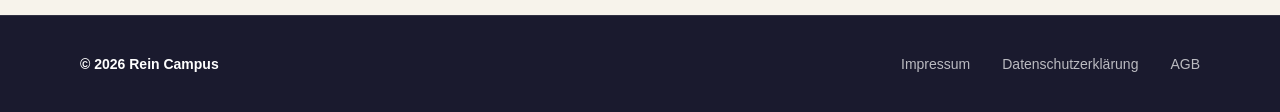
==== commit c1700b19: "feat: fixing errors with respect to wrong order of css files inside legal files" ====
--- a/legal/agb.html
+++ b/legal/agb.html
@@ -7,7 +7,10 @@
     <link rel="icon" type="image/x-icon" href="../assets/favicon.ico">
     <link rel="stylesheet" href="../css/fonts.css">
     <link rel="stylesheet" href="../css/style.css">
+    <link rel="stylesheet" href="../css/navigation.css">
+    <link rel="stylesheet" href="../css/layout.css">
     <link rel="stylesheet" href="../css/components.css">
+    <link rel="stylesheet" href="../css/footer.css">
     <link rel="stylesheet" href="../css/media_queries.css">
 </head>
 <body>
@@ -117,5 +120,6 @@
             </div>
         </div>
     </footer>
+    <script src="../javascript/shared.js"></script>
 </body>
 </html>
--- a/css/style.css
+++ b/css/style.css
@@ -12,7 +12,7 @@
 
 /* Scrollbar */
 ::-webkit-scrollbar {
-  width: 8px;
+  width: 16px;
 }
 
 ::-webkit-scrollbar-track {
@@ -35,66 +35,27 @@
   overflow-x: hidden;
 }
 
-.container {
-  width: 90%;
-  max-width: 1920px;
-  margin: 0 auto;
+a {
+  text-decoration: none;
+  color: black;
 }
 
-.webinar-section {
-  padding-top: 40px;
-  padding-bottom: 40px;
-  text-align: center;
-  background: linear-gradient(135deg, rgba(13, 92, 99, 0.05) 0%, rgba(181, 212, 109, 0.05) 100%);
+.generic-p {
+  font-size: 18px;
+  color: #333;
+  min-height: 100px;
 }
 
-.webinar-button {
-  background: var(--lime);
-  color: black;
-  margin-top: 32px;
-  margin-bottom: 32px;
-  padding: 10px 24px;
-  border-radius: 100px;
+.webinar-p {
   font-size: 18px;
-  font-weight: 600;
-  border: none;
-  cursor: pointer;
-  transition: transform 0.2s;
-}
-
-/* Content Wrapper */
-/* .content-wrapper {
-  padding: 80px 0;
-} */
-
-.about-the-course {
-  margin-bottom: 60px;
-}
-
-.about-the-course:last-child {
-  margin-bottom: 0;
 }
 
 .generic-h2 {
   font-size: clamp(32px, 5vw, 48px);
-  line-height: 1.2;
-  margin-bottom: 40px;
-  font-weight: 700;
-  letter-spacing: -0.5px;
 }
 
 .generic-h3 {
   font-size: clamp(20px, 3vw, 28px);
-  line-height: 1.3;
-  margin-bottom: 16px;
-  font-weight: 600;
-}
-
-.generic-p {
-  font-size: 16px;
-  line-height: 1.7;
-  color: #333;
-  letter-spacing: 0.2px;
 }
 
 .title-light {
@@ -105,874 +66,14 @@
   color: rgba(255, 255, 255, 0.9);
 }
 
-/* Box Styling */
-.box {
-  border-radius: 16px;
-  padding: 32px;
-  transition: all 0.3s ease;
-}
-
-.background-dark {
-  background: var(--dark);
-}
-
-.background-light {
-  background: white;
-  box-shadow: 0 4px 16px rgba(0, 0, 0, 0.08);
-}
-
-.box:hover {
-  transform: translateY(-4px);
-  box-shadow: 0 12px 32px rgba(0, 0, 0, 0.12);
-}
-
-/* Flex Grid */
-.d-flex {
-  display: grid;
-  grid-template-columns: repeat(auto-fit, minmax(300px, 1fr));
-  gap: 32px;
-  margin-bottom: 80px;
-}
-
-.d-flex .box {
+.add-gap-to-box-grid {
   display: flex;
   flex-direction: column;
-  justify-content: flex-start;
-}
-
-/* Info Block */
-.info-block {
-  display: grid;
-  grid-template-columns: repeat(auto-fit, minmax(280px, 1fr));
-  gap: 24px;
-  margin-bottom: 40px;
-}
-
-.info-block .generic-p {
-  padding: 20px;
-  background: rgba(181, 212, 109, 0.1);
-  border-left: 4px solid var(--lime);
-  border-radius: 8px;
-  font-weight: 500;
-}
-
-/* Testimonials */
-.testimonial {
-  border-left: 4px solid var(--lime);
-  position: relative;
-  padding-left: 40px;
-}
-
-.testimonial::before {
-  content: '"';
-  position: absolute;
-  left: -8px;
-  top: -20px;
-  font-size: 64px;
-  color: var(--lime);
-  opacity: 0.3;
-  font-weight: 700;
-}
-
-.testimonial .generic-p {
-  font-style: italic;
-  color: #555;
-}
-
-/* Navigation */
-nav {
-  position: fixed;
-  top: 0;
-  width: 100%;
-  z-index: 100;
-  border-bottom: 1px solid rgba(255, 255, 255, 0.1);
-  background: rgba(13, 92, 99, 0.75);
-  backdrop-filter: blur(12px);
-}
-
-a {
-  text-decoration: none;
-}
-
-.nav-links {
-  color: white;
-  display: none;
-}
-
-.nav-content {
-  height: 80px;
-  display: flex;
-  align-items: center;
-  justify-content: space-between;
-}
-
-.logo {
-  display: flex;
-  align-items: center;
-  gap: 10px;
-  font-size: 24px;
-  letter-spacing: -1px;
-  color: white;
-  cursor: pointer;
-}
-
-.logo a {
-  color: white;
-}
-
-.logo-img {
-  width: 36px;
-  height: 36px;
-  border-radius: 8px;
-  flex-shrink: 0;
-}
-
-.nav-links a {
-  color: white;
-  text-decoration: none;
-  opacity: 0.7;
-  transition: opacity 0.2s;
-}
-
-.nav-links a:hover {
-  opacity: 1;
-}
-
-/* Buttons */
-.btn-primary {
-  background: var(--lime);
-  color: black;
-  padding: 10px 24px;
-  border-radius: 100px;
-  font-size: 16px;
-  font-weight: 500;
-  border: none;
-  cursor: pointer;
-  transition: transform 0.2s;
-}
-
-.btn-primary:hover {
-  transform: scale(1.05);
-}
-
-.btn-large {
-  padding: 16px 32px;
-  font-size: 18px;
-  border-radius: 100px;
-  font-weight: 700;
-  cursor: pointer;
-  display: flex;
-  align-items: center;
-  gap: 12px;
-  transition: all 0.2s;
-}
-
-.btn-white {
-  background: white;
-  color: black;
-  border: none;
-}
-
-.btn-white:hover {
-  background: var(--lime);
-  color: black;
-}
-
-.btn-outline {
-  background: transparent;
-  color: white;
-  border: 1px solid rgba(255, 255, 255, 0.2);
-}
-
-.btn-outline:hover {
-  background: rgba(255, 255, 255, 0.15);
-  border-color: rgba(255, 255, 255, 0.6);
-}
-
-/* Hamburger */
-.hamburger {
-  display: flex;
-  flex-direction: column;
-  justify-content: center;
-  gap: 5px;
-  background: transparent;
-  border: none;
-  cursor: pointer;
-  padding: 8px;
-}
-
-.hamburger span {
-  display: block;
-  width: 22px;
-  height: 2px;
-  background: white;
-  border-radius: 2px;
-  transition: transform 0.3s ease, opacity 0.3s ease;
-}
-
-.hamburger.open span:nth-child(1) {
-  transform: rotate(45deg) translate(5px, 5px);
-}
-.hamburger.open span:nth-child(2) {
-  opacity: 0;
-}
-.hamburger.open span:nth-child(3) {
-  transform: rotate(-45deg) translate(5px, -5px);
-}
-
-/* Hero */
-.hero {
-  position: relative;
-  min-height: 100dvh;
-  background: var(--teal);
-  display: flex;
-  justify-content: center;
-  padding-top: 160px;
-  padding-bottom: 80px;
-  overflow: hidden;
-}
-
-.hero::before {
-  content: '';
-  position: absolute;
-  inset: 0;
-  pointer-events: none;
-  background: radial-gradient(ellipse 55% 65% at 85% 15%, rgba(200, 240, 96, 0.28) 0%, transparent 70%),
-              radial-gradient(ellipse 50% 60% at 10% 85%, rgba(255, 107, 71, 0.22) 0%, transparent 70%);
-}
-
-.hero-tag {
-  color: white;
-  font-size: 12px;
-  text-transform: uppercase;
-  letter-spacing: 4px;
-  margin-bottom: 16px;
-  display: block;
-}
-
-.hero-inner {
-  display: flex;
-  align-items: center;
-  gap: 56px;
-}
-
-.hero-content {
-  flex: 1;
-  min-width: 0;
-}
-
-.hero-image-wrap {
-  flex: 1;
-  min-width: 0;
-  display: flex;
-  justify-content: center;
-}
-
-.hero-image {
-  width: 100%;
-  max-width: 520px;
-  border-radius: 24px;
-  border: 3px solid rgba(181, 212, 109, 0.45);
-  display: block;
-}
-
-.hero-title {
-  font-size: clamp(48px, 8vw, 120px);
-  line-height: 0.85;
-  margin-bottom: 48px;
-}
-
-.hero-title span {
-  display: block;
-  color: white;
-}
-
-.outline-text {
-  color: transparent;
-  -webkit-text-stroke: 1px rgba(255, 255, 255, 0.3);
-}
-
-.hero-desc {
-  max-width: 600px;
-  font-size: 20px;
-  font-weight: 300;
-  color: rgba(255, 255, 255, 0.95);
-  margin-bottom: 48px;
-  line-height: 1.6;
-  letter-spacing: 0.3px;
-}
-
-.hero-btns {
-  display: flex;
-  flex-wrap: wrap;
-  gap: 24px;
-}
-
-.hero-btns .btn-primary {
-  padding: 14px 32px;
-  font-size: 18px;
-  font-weight: 600;
-  box-shadow: 0 8px 24px rgba(0, 0, 0, 0.15);
-  transition: all 0.3s ease;
-}
-
-.hero-btns .btn-primary:hover, .webinar-button:hover {
-  transform: translateY(-2px);
-  box-shadow: 0 12px 32px rgba(0, 0, 0, 0.25);
-}
-
-/* Pricing Grid */
-.pricing-grid {
-  display: grid;
-  grid-template-columns: repeat(auto-fit, minmax(300px, 1fr));
-  gap: 32px;
-  margin-bottom: 40px;
-}
-
-.pricing-card {
-  display: flex;
-  flex-direction: column;
-  justify-content: space-between;
-  border-radius: 16px;
-  padding: 40px;
-  position: relative;
-  overflow: hidden;
-  transition: all 0.3s ease;
-}
-
-.pricing-card::before {
-  content: '';
-  position: absolute;
-  top: 0;
-  left: 0;
-  right: 0;
-  height: 4px;
-  background: linear-gradient(90deg, var(--lime), var(--coral));
-  opacity: 0;
-  transition: opacity 0.3s ease;
-}
-
-.pricing-card:hover {
-  transform: translateY(-8px);
-  box-shadow: 0 16px 40px rgba(0, 0, 0, 0.15);
-}
-
-.pricing-card:hover::before {
-  opacity: 1;
-}
-
-.pricing-card.featured {
-  border: 2px solid var(--lime);
-  transform: scale(1.02);
-}
-
-.pricing-card.featured:hover {
-  transform: scale(1.02) translateY(-8px);
-}
-
-.pricing-title {
-  font-size: 24px;
-  font-weight: 700;
-  margin-bottom: 16px;
-  color: var(--teal);
-}
-
-.pricing-price {
-  font-size: 48px;
-  font-weight: 700;
-  color: var(--teal);
-  margin-bottom: 8px;
-}
-
-.pricing-period {
-  font-size: 14px;
-  color: #999;
-  margin-bottom: 24px;
-}
-
-.pricing-features {
-  list-style: none;
-  margin-bottom: 32px;
-  flex-grow: 1;
-}
-
-.pricing-features li {
-  padding: 12px 0;
-  border-bottom: 1px solid #eee;
-  font-size: 15px;
-  color: #555;
-  position: relative;
-  padding-left: 24px;
-}
-
-.pricing-features li:last-child {
-  border-bottom: none;
-}
-
-.pricing-features li::before {
-  content: '✓';
-  position: absolute;
-  left: 0;
-  color: var(--lime);
-  font-weight: 700;
-}
-
-.button-width {
-  width: 100%;
-  justify-content: center;
-  padding: 14px 24px;
-  font-size: 16px;
-  font-weight: 600;
-}
-
-.button-width a {
-  color: black;
-  text-decoration: none;
-  width: 100%;
-}
-
-/* FAQ Section */
-.FAQ-section {
-  margin-bottom: 80px;
-}
-
-.FAQ-item {
-  margin-bottom: 24px;
-  cursor: pointer;
-  transition: all 0.3s ease;
-}
-
-.FAQ-item:hover {
-  transform: translateX(8px);
-}
-
-.FAQ-item .generic-h3 {
-  margin-bottom: 12px;
-  display: flex;
-  align-items: center;
-  gap: 12px;
-}
-
-.FAQ-item .generic-h3::before {
-  content: '+';
-  display: inline-flex;
   align-items: center;
   justify-content: center;
-  width: 24px;
-  height: 24px;
-  background: var(--lime);
-  color: black;
-  border-radius: 50%;
-  font-weight: 700;
-  font-size: 18px;
-  flex-shrink: 0;
-}
-
-/* About Me Section */
-.about-me {
-  padding: 80px 0;
-  background: linear-gradient(135deg, rgba(13, 92, 99, 0.05) 0%, rgba(181, 212, 109, 0.05) 100%);
-  margin-bottom: 80px;
-  width: 100%;
-}
-
-.about-me-wrapper {
-  display: flex;
   gap: 32px;
 }
 
-.about-me-photo {
-  width: 200px;
-  height: 200px;
-  border-radius: 50%;
-  object-fit: cover;
-  margin: 0 auto 40px;
-  border: 4px solid var(--lime);
-  box-shadow: 0 12px 32px rgba(0, 0, 0, 0.15);
-  transition: transform 0.3s ease;
-}
-
-.about-me-photo:hover {
-  transform: scale(1.05);
-}
-
-.about-me .generic-h2 {
-  margin-bottom: 40px;
-}
-
-.about-me .generic-p {
-  max-width: 700px;
-  margin: 0 auto;
-  font-size: 17px;
-  line-height: 1.8;
-}
-
-/* Contact Section */
-.contact-section {
-  background: linear-gradient(135deg, var(--teal) 0%, var(--dark) 100%);
-  padding: 80px 0;
-  text-align: center;
-}
-
-.contact-form {
-  max-width: 600px;
-  margin: 0 auto;
-}
-
-.contact-form .generic-h3 {
-  color: white;
-  margin-bottom: 24px;
-  font-size: 28px;
-}
-
-.contact-form .btn-primary {
-  margin-top: 24px;
-  padding: 14px 40px;
-  font-size: 16px;
-  font-weight: 600;
-  box-shadow: 0 8px 24px rgba(0, 0, 0, 0.2);
-  transition: all 0.3s ease;
-}
-
-.contact-form .btn-primary:hover {
-  transform: translateY(-2px);
-  box-shadow: 0 12px 32px rgba(0, 0, 0, 0.3);
-}
-
-.contact-form .btn-primary a {
-  color: black;
-  text-decoration: none;
-}
-
-/* Footer */
-footer {
-  background: var(--dark);
-  color: white;
-  padding: 40px 0;
-  border-top: 1px solid rgba(255, 255, 255, 0.1);
-}
-
-.footer-wrapper {
-  display: flex;
-  justify-content: space-between;
-  align-items: center;
-  flex-wrap: wrap;
-  gap: 24px;
-}
-
-.div-logo {
-  font-weight: 600;
-  font-size: 14px;
-}
-
-.footer-links {
-  display: flex;
-  gap: 32px;
-}
-
-.footer-links a {
-  color: rgba(255, 255, 255, 0.7);
-  text-decoration: none;
-  font-size: 14px;
-  transition: color 0.3s ease;
-}
-
-.footer-links a:hover {
-  color: var(--lime);
-}
-
-/* Legal Pages */
-.privacy-policy-container, 
-.legal-notice-container,  
-.usage-right-container {
-  display: flex;
-  flex-direction: column;
-  width: 90%;
-  margin: 0 auto;
-  padding-top: 100px;
-  padding-bottom: 50px;
-}
-
-.privacy-policy-container h2,
-.legal-notice-container h2,
-.usage-right-container h2 {
-  padding-top: 12px;
-  padding-bottom: 12px;
-}
-
-.privacy-policy-container h3 {
-  padding-top: 4px;
-  padding-bottom: 4px;
-}
-
-.privacy-policy-container li,
-.usage-right-container li {
-  padding-top: 4px;
-  padding-bottom: 4px;
-}
-
-.index {
-  display: flex;
-  flex-direction: column;
-  gap: 6px;
-}
-
-.usage-list {
-    padding-top: 8px;
-    padding-bottom: 8px;
-    width: 500px;
-    margin-left: 18px;
-}
-
-.seal {
-  padding-top: 16px;
-  padding-bottom: 16px;
-}
-
-.margin-left {
-  margin-left: 16px;
-}
-
-.back-to-main-page {
-  margin-top: 48px;
-}
-
-.back-to-main-page:hover {
-  font-weight: bold;
-}
-
-.back-to-main-page a {
-  color: var(--teal); 
-  text-decoration: none;
-}
-
-.top-left-corner p {
-  padding-top: 2px;
-  padding-bottom: 2px;
-}
-
-a {
-  color: black;
-}
-
-.pointer {
-  cursor: pointer;
-}
-
-/* Webinar Modal Styles */
-.webinar-modal {
-  position: fixed;
-  right: -450px;
-  top: 0;
-  width: 450px;
-  height: 100vh;
-  background: white;
-  box-shadow: -2px 0 10px rgba(0, 0, 0, 0.1);
-  z-index: 1000;
-  overflow-y: auto;
-  animation: slideInRight 0.6s ease-out forwards;
-  animation-delay: 0.5s;
-}
-
-@keyframes slideInRight {
-  from {
-    right: -450px;
-    opacity: 0;
-  }
-  to {
-    right: 0;
-    opacity: 1;
-  }
-}
-
-.webinar-modal-content {
-  padding: 40px 30px;
-  position: relative;
-}
-
-.webinar-modal-content h2 {
-  font-size: 24px;
-  margin-bottom: 15px;
-  color: #0D5C63;
-}
-
-.webinar-modal-content p {
-  font-size: 14px;
-  color: #666;
-  margin-bottom: 25px;
-  line-height: 1.5;
-}
-
-.webinar-modal-close {
-  position: absolute;
-  top: 15px;
-  right: 15px;
-  background: none;
-  border: none;
-  font-size: 32px;
-  cursor: pointer;
-  color: #999;
-  transition: color 0.3s ease;
-}
-
-.webinar-modal-close:hover {
-  color: #0D5C63;
-}
-
-#webinar-form {
-  display: flex;
-  flex-direction: column;
-  gap: 15px;
-}
-
-#webinar-form input[type="text"],
-#webinar-form input[type="email"] {
-  padding: 12px;
-  border: 1px solid #ddd;
-  border-radius: 4px;
-  font-size: 14px;
-  font-family: inherit;
-  transition: border-color 0.3s ease;
-}
-
-#webinar-form input[type="text"]:focus,
-#webinar-form input[type="email"]:focus {
-  outline: none;
-  border-color: #0D5C63;
-}
-
-#webinar-form label {
-  display: flex;
-  align-items: flex-start;
-  gap: 10px;
-  font-size: 13px;
-  color: #666;
-  line-height: 1.4;
-}
-
-#webinar-form input[type="checkbox"] {
-  margin-top: 3px;
-  cursor: pointer;
-}
-
-#webinar-form label a {
-  color: #0D5C63;
-  text-decoration: none;
-}
-
-#webinar-form label a:hover {
-  text-decoration: underline;
-}
-
-.form-status {
-  padding: 12px;
-  border-radius: 4px;
-  text-align: center;
-  font-size: 13px;
-  display: none;
-}
-
-.form-status.success {
-  display: block;
-  background-color: #d4edda;
-  color: #155724;
-  border: 1px solid #c3e6cb;
-}
-
-.form-status.error {
-  display: block;
-  background-color: #f8d7da;
-  color: #721c24;
-  border: 1px solid #f5c6cb;
-}
-
-/* Modal schließen Animation */
-.webinar-modal.closing {
-  animation: slideOutRight 0.6s ease-in forwards;
-}
-
-@keyframes slideOutRight {
-  from {
-    right: 0;
-    opacity: 1;
-  }
-  to {
-    right: -450px;
-    opacity: 0;
-  }
-}
-
-@media (max-width: 768px) {
-  .webinar-modal {
-    width: 100%;
-    right: -100%;
-  }
-
-  @keyframes slideInRight {
-    from {
-      right: -100%;
-      opacity: 0;
-    }
-    to {
-      right: 0;
-      opacity: 1;
-    }
-  }
-
-  @keyframes slideOutRight {
-    from {
-      right: 0;
-      opacity: 1;
-    }
-    to {
-      right: -100%;
-      opacity: 0;
-    }
-  }
-
-  .hero-inner {
-    flex-direction: column;
-    gap: 32px;
-  }
-
-  .hero-image-wrap {
-    order: -1;
-  }
-
-  .d-flex {
-    grid-template-columns: 1fr;
-  }
-
-  .pricing-grid {
-    grid-template-columns: 1fr;
-  }
-
-  .pricing-card.featured {
-    transform: scale(1);
-  }
-
-  .pricing-card.featured:hover {
-    transform: translateY(-8px);
-  }
-
-  .footer-wrapper {
-    flex-direction: column;
-    text-align: center;
-  }
-
-  .footer-links {
-    justify-content: center;
-  }
-
-  .nav-links.open {
-    display: flex;
-    flex-direction: column;
-    position: absolute;
-    top: 80px;
-    left: 0;
-    right: 0;
-    background: rgba(13, 92, 99, 0.95);
-    padding: 20px;
-    gap: 16px;
-  }
-}
+.padding-bottom {
+  padding-bottom: 80px;
+}
--- a/css/navigation.css
+++ b/css/navigation.css
@@ -0,0 +1,87 @@
+/* Navigation */
+nav {
+  position: fixed;
+  top: 0;
+  width: 100%;
+  z-index: 100;
+  border-bottom: 1px solid rgba(255, 255, 255, 0.1);
+  background: rgba(13, 92, 99, 0.75);
+  backdrop-filter: blur(12px);
+}
+
+.nav-content {
+  height: 80px;
+  display: flex;
+  align-items: center;
+  justify-content: space-between;
+}
+
+.logo {
+  display: flex;
+  align-items: center;
+  gap: 10px;
+  font-size: 24px;
+  letter-spacing: -1px;
+  color: white;
+  cursor: pointer;
+}
+
+.logo a {
+  color: white;
+}
+
+.logo-img {
+  width: 36px;
+  height: 36px;
+  border-radius: 8px;
+  flex-shrink: 0;
+}
+
+.nav-links {
+  color: white;
+  display: none;
+}
+
+.nav-links a {
+  color: white;
+  text-decoration: none;
+  opacity: 0.7;
+  transition: opacity 0.2s;
+}
+
+.nav-links a:hover {
+  opacity: 1;
+}
+
+/* Hamburger */
+.hamburger {
+  display: flex;
+  flex-direction: column;
+  justify-content: center;
+  gap: 5px;
+  background: transparent;
+  border: none;
+  cursor: pointer;
+  padding: 8px;
+}
+
+.hamburger span {
+  display: block;
+  width: 22px;
+  height: 2px;
+  background: white;
+  border-radius: 2px;
+  transition: transform 0.3s ease, opacity 0.3s ease;
+}
+
+.hamburger.open span:nth-child(1) {
+  transform: rotate(45deg) translate(5px, 5px);
+}
+
+.hamburger.open span:nth-child(2) {
+  opacity: 0;
+}
+
+.hamburger.open span:nth-child(3) {
+  transform: rotate(-45deg) translate(5px, -5px);
+}
--- a/css/layout.css
+++ b/css/layout.css
@@ -0,0 +1,130 @@
+/* Layout & Container */
+.container {
+  width: 90%;
+  max-width: 1920px;
+  margin: 0 auto;
+}
+
+/* Hero */
+.hero {
+  position: relative;
+  min-height: 100dvh;
+  background: var(--teal);
+  display: flex;
+  justify-content: center;
+  padding-top: 160px;
+  padding-bottom: 80px;
+  overflow: hidden;
+}
+
+.hero::before {
+  content: '';
+  position: absolute;
+  inset: 0;
+  pointer-events: none;
+  background: radial-gradient(ellipse 55% 65% at 85% 15%, rgba(200, 240, 96, 0.28) 0%, transparent 70%),
+              radial-gradient(ellipse 50% 60% at 10% 85%, rgba(255, 107, 71, 0.22) 0%, transparent 70%);
+}
+
+.hero-inner {
+  display: flex;
+  align-items: center;
+  gap: 56px;
+}
+
+.hero-content {
+  flex: 1;
+  min-width: 0;
+}
+
+.hero-image-wrap {
+  flex: 1;
+  min-width: 0;
+  display: flex;
+  justify-content: center;
+}
+
+.hero-image {
+  width: 100%;
+  max-width: 520px;
+  border-radius: 24px;
+  border: 3px solid rgba(181, 212, 109, 0.45);
+  display: block;
+}
+
+.hero-title {
+  font-size: clamp(48px, 8vw, 120px);
+  line-height: 0.85;
+  margin-bottom: 48px;
+}
+
+.hero-title span {
+  display: block;
+  color: white;
+}
+
+.hero-desc {
+  max-width: 600px;
+  font-size: 20px;
+  font-weight: 300;
+  color: rgba(255, 255, 255, 0.95);
+  margin-bottom: 48px;
+  line-height: 1.6;
+  letter-spacing: 0.3px;
+}
+
+/* About Me Section */
+.about-me {
+  display: flex;
+  justify-content: center;
+  padding: 80px 0;
+  background: linear-gradient(135deg, rgba(13, 92, 99, 0.05) 0%, rgba(181, 212, 109, 0.05) 100%);
+  width: 100%;
+}
+
+.about-me-wrapper {
+  display: flex;
+  gap: 40px;
+}
+
+.about-me-photo {
+  border-radius: 50%;
+  object-fit: cover;
+  margin: 0 auto 40px;
+  border: 4px solid var(--lime);
+  box-shadow: 0 12px 32px rgba(0, 0, 0, 0.15);
+  transition: transform 0.3s ease;
+}
+
+.about-me-photo:hover {
+  transform: scale(1.05);
+}
+
+.about-me .generic-h2 {
+  margin-bottom: 40px;
+}
+
+.about-me .generic-p {
+  max-width: 700px;
+  margin: 0 auto;
+  font-size: 17px;
+  line-height: 1.8;
+}
+
+/* Contact Section */
+.contact-section {
+  background: linear-gradient(135deg, var(--teal) 0%, var(--dark) 100%);
+  padding: 80px 0;
+  text-align: center;
+}
+
+.contact-form {
+  max-width: 600px;
+  margin: 0 auto;
+}
+
+.contact-form .generic-h3 {
+  color: white;
+  margin-bottom: 24px;
+  font-size: 28px;
+}
--- a/css/components.css
+++ b/css/components.css
@@ -1,7 +1,343 @@
-*{
-  font-family: 'DM Sans';
-}
-
+/* Buttons */
+.btn-primary {
+  background: var(--lime);
+  color: black;
+  padding: 10px 24px;
+  border-radius: 100px;
+  font-size: 16px;
+  font-weight: 500;
+  border: none;
+  cursor: pointer;
+  transition: transform 0.2s;
+}
+
+.btn-primary:hover {
+  transform: scale(1.05);
+}
+
+.hero-btns {
+  display: flex;
+  flex-wrap: wrap;
+  gap: 24px;
+}
+
+.hero-btns .btn-primary {
+  padding: 14px 32px;
+  font-size: 18px;
+  font-weight: 600;
+  box-shadow: 0 8px 24px rgba(0, 0, 0, 0.15);
+  transition: all 0.3s ease;
+}
+
+.hero-btns .btn-primary:hover,
+.webinar-button:hover {
+  transform: translateY(-2px);
+  box-shadow: 0 12px 32px rgba(0, 0, 0, 0.25);
+}
+
+.button-width {
+  width: 100%;
+  justify-content: center;
+  padding: 14px 24px;
+  font-size: 16px;
+  font-weight: 600;
+}
+
+.button-width a {
+  color: black;
+  text-decoration: none;
+  width: 100%;
+}
+
+.contact-form .btn-primary {
+  margin-top: 24px;
+  padding: 14px 40px;
+  font-size: 16px;
+  font-weight: 600;
+  box-shadow: 0 8px 24px rgba(0, 0, 0, 0.2);
+  transition: all 0.3s ease;
+}
+
+.contact-form .btn-primary:hover {
+  transform: translateY(-2px);
+  box-shadow: 0 12px 32px rgba(0, 0, 0, 0.3);
+}
+
+.contact-form .btn-primary a {
+  color: black;
+  text-decoration: none;
+}
+
+/* Box Styling */
+.box {
+  border-radius: 16px;
+  padding: 32px;
+  transition: all 0.3s ease;
+  width: 90%;
+  max-width: 1000px;
+}
+
+.background-dark {
+  background: var(--teal);
+}
+
+.background-light {
+  background: white;
+  box-shadow: 0 4px 16px rgba(0, 0, 0, 0.08);
+}
+
+.box:hover {
+  transform: translateY(-4px);
+  box-shadow: 0 12px 32px rgba(0, 0, 0, 0.12);
+}
+
+/* Info Block */
+.info-block {
+  display: flex;
+  flex-direction: column;
+  align-items: center;
+  justify-content: center;
+  gap: 24px;
+  margin-bottom: 40px;
+}
+
+.info-block .generic-p {
+  padding: 20px;
+  background: rgba(181, 212, 109, 0.1);
+  border-left: 4px solid var(--lime);
+  border-radius: 8px;
+  font-weight: 500;
+}
+
+/* Testimonials */
+.testimonial {
+  border-left: 4px solid var(--lime);
+  position: relative;
+  padding-left: 40px;
+}
+
+.testimonial .generic-p {
+  font-style: italic;
+  color: #555;
+}
+
+/* Webinar Section */
+.webinar-section {
+  padding-top: 40px;
+  padding-bottom: 40px;
+  text-align: center;
+  background: linear-gradient(135deg, rgba(13, 92, 99, 0.05) 0%, rgba(181, 212, 109, 0.05) 100%);
+  width: 100%;
+}
+
+.section-wrapper {
+  width: 90%;
+  margin: 0 auto;
+}
+
+.webinar-wrapper {
+  display: flex;
+  flex-direction: column;
+  gap: 32px;
+}
+
+.webinar-button {
+  background: var(--lime);
+  color: black;
+  margin-bottom: 32px;
+  padding: 10px 24px;
+  border-radius: 100px;
+  font-size: 18px;
+  font-weight: 600;
+  border: none;
+  cursor: pointer;
+  transition: transform 0.2s;
+  max-width: 320px;
+  align-self: center;
+}
+
+/* Pricing Grid */
+.pricing-grid {
+  display: flex;
+  gap: 32px;
+  margin-bottom: 40px;
+}
+
+.pricing-card {
+  display: flex;
+  flex-direction: column;
+  justify-content: space-between;
+  border-radius: 16px;
+  padding: 40px;
+  position: relative;
+  overflow: hidden;
+  transition: all 0.3s ease;
+}
+
+.pricing-card::before {
+  content: '';
+  position: absolute;
+  top: 0;
+  left: 0;
+  right: 0;
+  height: 4px;
+  background: linear-gradient(90deg, var(--lime), var(--coral));
+  opacity: 0;
+  transition: opacity 0.3s ease;
+}
+
+.pricing-card:hover {
+  transform: translateY(-8px);
+  box-shadow: 0 16px 40px rgba(0, 0, 0, 0.15);
+}
+
+.pricing-card:hover::before {
+  opacity: 1;
+}
+
+.pricing-card.featured {
+  border: 2px solid var(--lime);
+  transform: scale(1.02);
+}
+
+.pricing-card.featured:hover {
+  transform: scale(1.02) translateY(-8px);
+}
+
+.pricing-title {
+  font-size: 24px;
+  font-weight: 700;
+  margin-bottom: 16px;
+  color: var(--teal);
+}
+
+.pricing-price {
+  font-size: 48px;
+  font-weight: 700;
+  color: var(--teal);
+  margin-bottom: 8px;
+}
+
+.pricing-period {
+  font-size: 14px;
+  color: #999;
+  margin-bottom: 24px;
+}
+
+.pricing-features {
+  list-style: none;
+  margin-bottom: 32px;
+  flex-grow: 1;
+}
+
+.pricing-features li {
+  padding: 12px 0;
+  border-bottom: 1px solid #eee;
+  font-size: 15px;
+  color: #555;
+  position: relative;
+  padding-left: 24px;
+}
+
+.pricing-features li:last-child {
+  border-bottom: none;
+}
+
+.pricing-features li::before {
+  content: '✓';
+  position: absolute;
+  left: 0;
+  color: var(--lime);
+  font-weight: 700;
+}
+
+/* FAQ Section */
+.FAQ-section {
+  margin-bottom: 80px;
+  display: flex;
+  flex-direction: column;
+  align-items: center;
+  justify-content: center;
+}
+
+.FAQ-item {
+  margin-bottom: 24px;
+  cursor: pointer;
+  transition: all 0.3s ease;
+  background: var(--teal);
+}
+
+.FAQ-item:hover {
+  transform: translateX(8px);
+}
+
+.FAQ-item .generic-h3 {
+  margin-bottom: 12px;
+  display: flex;
+  align-items: center;
+  gap: 12px;
+}
+
+.FAQ-item .generic-h3::before {
+  content: '+';
+  display: inline-flex;
+  align-items: center;
+  justify-content: center;
+  width: 24px;
+  height: 24px;
+  background: var(--lime);
+  color: black;
+  border-radius: 50%;
+  font-weight: 700;
+  font-size: 18px;
+  flex-shrink: 0;
+}
+
+.about-the-course:last-child {
+  margin-bottom: 0;
+}
+
+/* Content Wrapper */
+
+.content-wrapper {
+  padding: 80px 0;
+}
+
+.content-wrapper:nth-child(2) {
+  background: var(--teal);
+}
+
+/* Legal Pages */
+.privacy-policy-container,
+.legal-notice-container,
+.usage-right-container {
+  display: flex;
+  flex-direction: column;
+  width: 90%;
+  margin: 0 auto;
+  padding-top: 100px;
+  padding-bottom: 50px;
+}
+
+.privacy-policy-container h2,
+.legal-notice-container h2,
+.usage-right-container h2 {
+  padding-top: 12px;
+  padding-bottom: 12px;
+}
+
+.privacy-policy-container h3 {
+  padding-top: 4px;
+  padding-bottom: 4px;
+}
+
+.privacy-policy-container li,
+.usage-right-container li {
+  padding-top: 4px;
+  padding-bottom: 4px;
+}
+
+/* Utility Classes */
 .d-flex {
   display: flex;
   justify-content: center;
@@ -14,314 +350,10 @@
   margin: 0 auto;
 }
 
-.content-wrapper {
-  display: flex;
-  flex-direction: column;
-  align-items: center;
-  width: 100%;
-}
-
-.about-the-course {
-  margin: 0 auto;
-  padding-bottom: 32px;
-  padding-top: 32px;
-  width: 90%;
-  max-width: 900px;
-}
-
-.about-the-course h2 {
-  padding-top: 32px;
-  padding-bottom: 32px;
-}
-
-.about-me {
-  margin: 0 auto;
-  display: flex;
-  justify-content: center;
-  flex-direction: column;
-  gap: 16px;
-  padding-top: 32px;
-  padding-bottom: 32px;
-}
-
-.about-me h2 {
-  text-align: left;
-  border-bottom: 3px solid var(--lime);
-  padding-bottom: 16px;
-}
-
-.about-me-photo {
-  width: 180px;
-  height: 180px;
-  object-fit: cover;
-  border-radius: 50%;
-  border: 4px solid var(--lime);
-  flex-shrink: 0;
-}
-
-/* Utility */
-.background-dark {
-  background: var(--teal);
-}
-
-.background-light {
-  background: var(--cream);
-}
-
-.title-light {
-  color: white;
-}
-
-.title-dark {
-  color: black;
-}
-
-.generic-p {
-  font-size: 18px;
-}
-
-.generic-h2 {
+.centered {
   text-align: center;
-  font-size: 32px;
-}
-
-.generic-h3 {
-  text-align: center;
-  font-size: 24px;
-}
-
-.button-width {
-  max-width: 224px;
-}
-
-/* Info block */
-.info-block {
-  display: flex;
-  flex-direction: column;
-  gap: 16px;
-}
-
-.info-block p {
-  font-size: 24px;
-  border-left: 3px solid var(--lime);
-  padding-left: 20px;
-}
-
-/* Boxes */
-.box {
-  display: flex;
-  flex-direction: column;
-  gap: 8px;
-  padding: 28px;
-  margin: 8px auto;
-  border-radius: 16px;
-  border: none;
-  transition: transform 0.25s ease, box-shadow 0.25s ease;
-}
-
-.box:hover {
-  transform: translateY(-4px);
-}
-
-.box.background-dark {
-  border: 1px solid rgba(255, 255, 255, 0.15);
-}
-
-.box.background-dark:hover {
-  box-shadow: 0 8px 28px rgba(0, 0, 0, 0.25);
-}
-
-.box.background-light {
-  box-shadow: 0 2px 16px rgba(13, 92, 99, 0.10);
-}
-
-.box.background-light:hover {
-  box-shadow: 0 10px 32px rgba(13, 92, 99, 0.20);
-}
-
-.d-flex .box {
-  border-top: 3px solid var(--lime);
-}
-
-/* Testimonials */
-.testimonial::before {
-  content: '\201C';
-  font-size: 72px;
-  line-height: 1;
-  color: var(--lime);
-  font-weight: 700;
-  display: block;
-  margin-bottom: -8px;
-}
-
-/* Pricing */
+}
+
 #pricing .about-the-course {
   text-align: center;
-}
-
-.pricing-grid {
-  display: flex;
-  justify-content: center;
-  gap: 24px;
-  flex-wrap: wrap;
-  margin: 0 auto;
-  padding: 0 24px 64px;
-}
-
-/* Base pricing card style */
-.pricing-card {
-  flex: 0 1 100%;
-  max-width: 520px;
-  width: 100%;
-  padding: 48px;
-  display: flex;
-  flex-direction: column;
-  gap: 20px;
-  margin-bottom: 24px;
-}
-
-@media (max-width: 899px) {
-  .pricing-grid {
-    flex-direction: column;
-    align-items: center;
-  }
-  .pricing-card {
-    flex: none;
-    width: 100%;
-    margin-bottom: 24px;
-  }
-}
-
-
-/* Responsive pricing layout */
-@media (min-width: 900px) {
-  .pricing-grid {
-    justify-content: space-between;
-  }
-  .pricing-card {
-    flex: 0 1 calc(33% - 24px);
-    max-width: none;
-  }
-}
-
-.pricing-card.featured {
-  border-top: 5px solid var(--lime);
-  box-shadow: 0 16px 56px rgba(13, 92, 99, 0.28);
-  background: linear-gradient(160deg, #ffffff 0%, #f0f7e6 100%);
-}
-
-.pricing-label {
-  font-size: 11px;
-  font-weight: 700;
-  letter-spacing: 2px;
-  text-transform: uppercase;
-  color: var(--teal);
-}
-
-.featured-label {
-  display: inline-block;
-  background: var(--lime);
-  color: var(--teal);
-  padding: 4px 12px;
-  border-radius: 100px;
-  letter-spacing: 1.5px;
-}
-
-.pricing-price {
-  font-size: 72px;
-  font-weight: 700;
-  line-height: 1;
-  color: var(--teal);
-}
-
-.pricing-period {
-  font-size: 15px;
-  color: var(--mid);
-}
-
-.pricing-features {
-  list-style: none;
-  display: flex;
-  flex-direction: column;
-  gap: 10px;
-  flex: 1;
-  margin-bottom: 8px;
-}
-
-.pricing-features li {
-  font-size: 15px;
-  color: var(--teal);
-}
-
-.pricing-features li::before {
-  content: '✓';
-  font-weight: 700;
-  color: var(--lime);
-  margin-right: 10px;
-}
-
-/* Contact */
-.contact-section {
-  position: relative;
-  background-image: url('https://placehold.co/1920x600/0D5C63/B5D46D?text=Hintergrundbild');
-  background-size: cover;
-  background-position: center;
-}
-
-.contact-section::before {
-  content: '';
-  position: absolute;
-  inset: 0;
-  background: rgba(13, 92, 99, 0.78);
-}
-
-.contact-form {
-  position: relative;
-  display: flex;
-  flex-direction: column;
-  justify-content: center;
-  align-items: center;
-  gap: 16px;
-  padding: 64px 24px;
-  max-width: 900px;
-  margin: 0 auto;
-}
-
-/* Animations */
-@keyframes slamIn {
-  0% { transform: scale(2) translateY(-100px); opacity: 0; }
-  100% { transform: scale(1) translateY(0); opacity: 1; }
-}
-
-.animate-slam {
-  animation: slamIn 0.8s cubic-bezier(0.2, 0.8, 0.2, 1) forwards;
-}
-
-.reveal {
-  opacity: 0;
-  transform: translateY(30px);
-  transition: opacity 0.65s ease-out, transform 0.65s ease-out;
-}
-
-.reveal.active {
-  opacity: 1;
-  transform: translateY(0);
-}
-
-.reveal-left {
-  opacity: 0;
-  transform: translateX(-60px);
-  transition: opacity 0.65s ease-out, transform 0.65s ease-out;
-}
-
-.reveal-right {
-  opacity: 0;
-  transform: translateX(60px);
-  transition: opacity 0.65s ease-out, transform 0.65s ease-out;
-}
-
-.reveal-left.active,
-.reveal-right.active {
-  opacity: 1;
-  transform: translateX(0);
 }
--- a/css/footer.css
+++ b/css/footer.css
@@ -0,0 +1,36 @@
+/* Footer */
+footer {
+  background: var(--dark);
+  color: white;
+  padding: 40px 0;
+  border-top: 1px solid rgba(255, 255, 255, 0.1);
+}
+
+.footer-wrapper {
+  display: flex;
+  justify-content: space-between;
+  align-items: center;
+  flex-wrap: wrap;
+  gap: 24px;
+}
+
+.div-logo {
+  font-weight: 600;
+  font-size: 14px;
+}
+
+.footer-links {
+  display: flex;
+  gap: 32px;
+}
+
+.footer-links a {
+  color: rgba(255, 255, 255, 0.7);
+  text-decoration: none;
+  font-size: 14px;
+  transition: color 0.3s ease;
+}
+
+.footer-links a:hover {
+  color: var(--lime);
+}
--- a/css/media_queries.css
+++ b/css/media_queries.css
@@ -1,4 +1,4 @@
-@media (min-width: 1024px) {
+@media (min-width: 1025px) {
   .d-flex {
     flex-direction: row;
     align-items: stretch;
@@ -15,8 +15,31 @@
   }
 }
 
+@media(max-width: 1350px){
+  .pricing-grid {
+    flex-direction: column;
+    align-items: center;
+    justify-content: center;
+    width: 50%;
+    margin: 0 auto;
+  }
+}
+
+@media(max-width: 1024px){
+  .about-me-wrapper {
+    flex-direction: column;
+    align-items: center;
+    justify-content: center;
+    width: 90%;
+    margin: 0 auto;
+  }
+
+  .pricing-grid {
+    width: 90%;
+  }
+}
+
 @media (min-width: 820px) {
-  /* Nav */
   .hamburger {
     display: none;
   }
@@ -32,7 +55,6 @@
     letter-spacing: 2px;
   }
 
-  /* Footer */
   footer {
     padding: 40px 80px;
   }
@@ -57,7 +79,6 @@
 }
 
 @media (max-width: 819px) {
-  /* Nav */
   nav .btn-primary {
     display: none;
   }
@@ -80,7 +101,6 @@
     display: flex;
   }
 
-  /* Hero */
   .hero {
     padding-top: 120px;
     padding-bottom: 48px;
@@ -121,7 +141,6 @@
     justify-content: center;
   }
 
-  /* Feature cards */
   .d-flex {
     flex-direction: column;
     align-items: center;
@@ -136,12 +155,55 @@
     align-self: center;
   }
 
-  /* Footer */
   footer {
     padding: 24px 16px;
   }
 }
 
+@media (max-width: 768px) {
+  .hero-inner {
+    flex-direction: column;
+    gap: 32px;
+  }
+
+  .hero-image-wrap {
+    order: -1;
+  }
+
+  .pricing-grid {
+    grid-template-columns: 1fr;
+  }
+
+  .pricing-card.featured {
+    transform: scale(1);
+  }
+
+  .pricing-card.featured:hover {
+    transform: translateY(-8px);
+  }
+
+  .footer-wrapper {
+    flex-direction: column;
+    text-align: center;
+  }
+
+  .footer-links {
+    justify-content: center;
+  }
+
+  .nav-links.open {
+    display: flex;
+    flex-direction: column;
+    position: absolute;
+    top: 80px;
+    left: 0;
+    right: 0;
+    background: rgba(13, 92, 99, 0.95);
+    padding: 20px;
+    gap: 16px;
+  }
+}
+
 @media(max-width: 600px){
   .div-logo {
     display: none;
@@ -159,6 +221,36 @@
 
   .seal {
     text-align: center;
+  }
+
+  .webinar-wrapper {
+    gap: 16px;
+  }
+
+  p, 
+  .generic-p, 
+  .webinar-p {
+    font-size: 16px;
+  }
+
+  .webinar-p {
+    text-align: justify;
+  }
+
+  .webinar-button a {
+    font-size: 16px;
+  }
+
+  .FAQ-item .generic-h3::before {
+    display: none;
+  }
+
+  .hero-desc {
+    font-size: 18px;
+  }
+
+  .about-me-photo {
+    width: 90%;
   }
 }
 
@@ -171,11 +263,22 @@
     font-size: 20px;
   }
 
-  p {
-    font-size: 16px;
-  }
-
   footer {
     padding: 24px 4px;
   }
+
+  .footer-links {
+    flex-direction: column;
+    align-items: center;
+    justify-content: center;
+  }
+
+  .btn-primary, 
+  .hero-btns {
+    font-size: 16px;
+  }
+
+  .webinar-button:nth-child(2){
+    margin-top: 32px;
+  }
 }
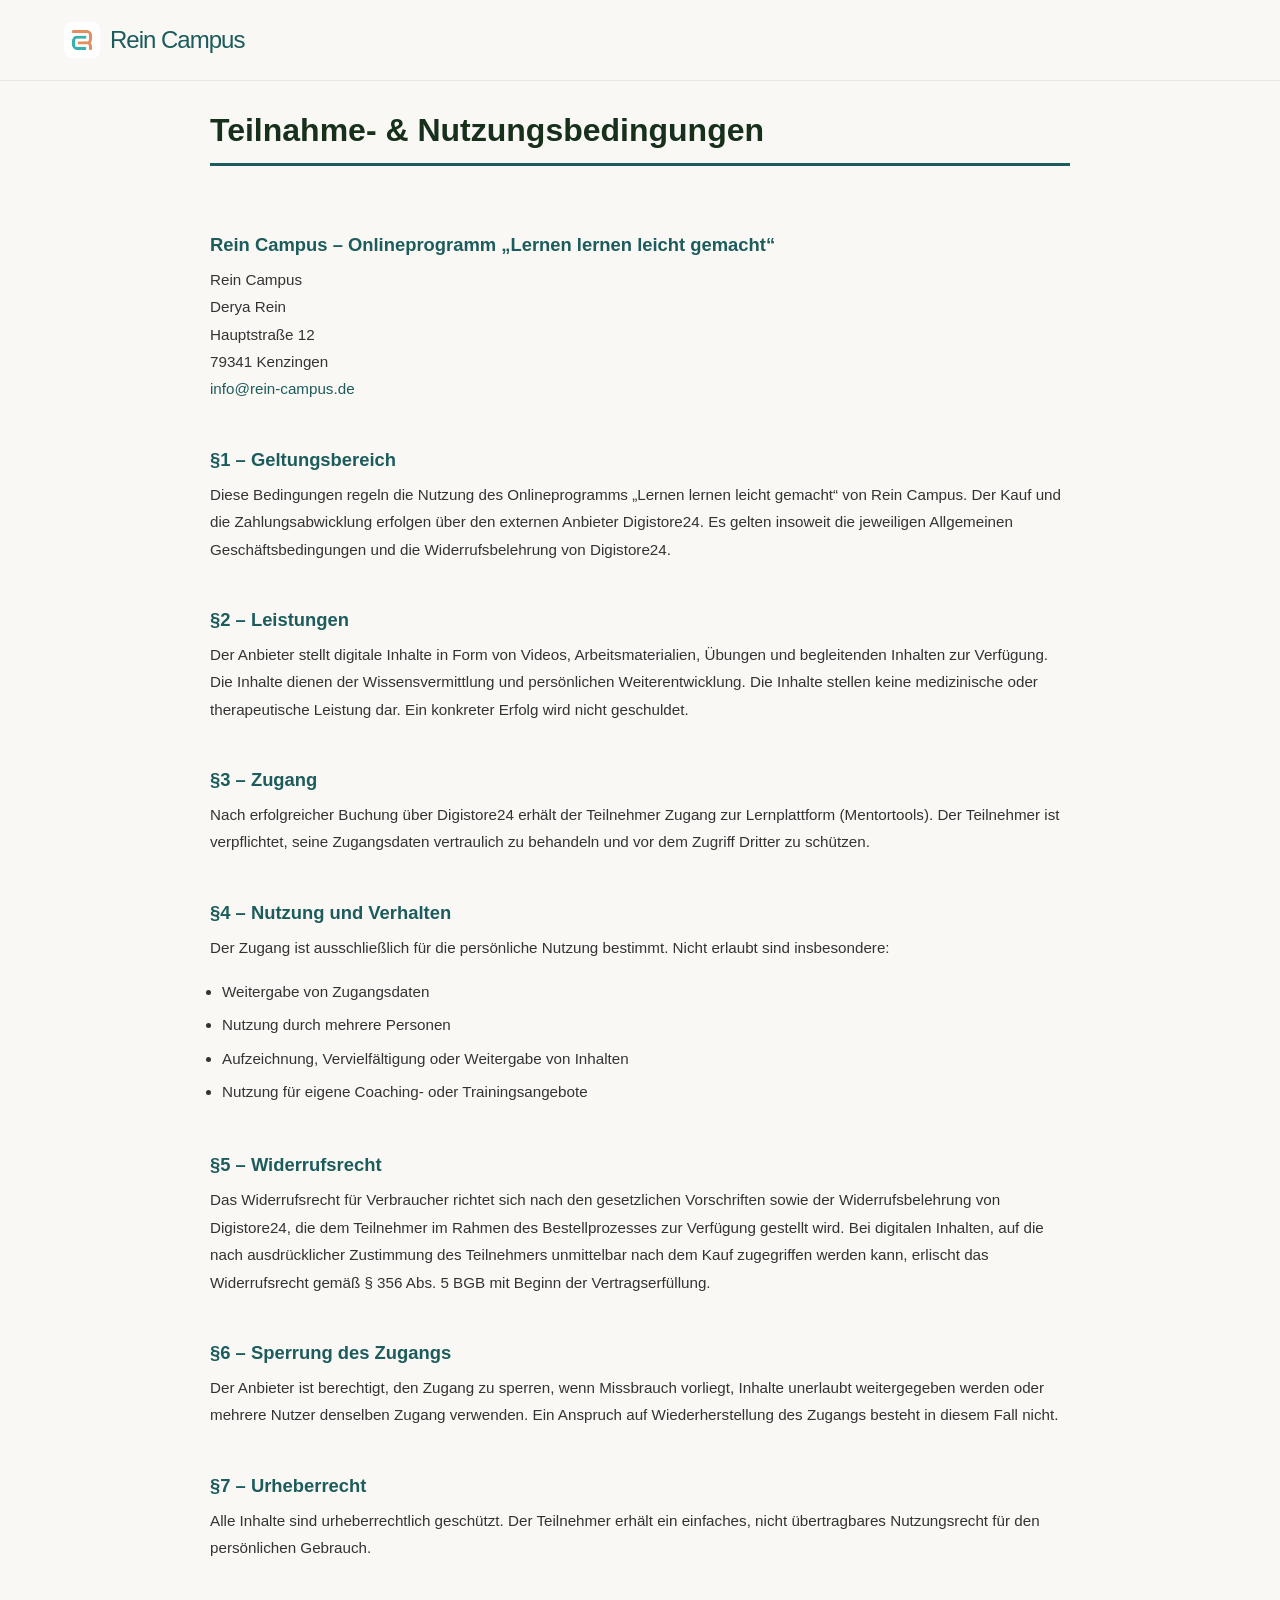
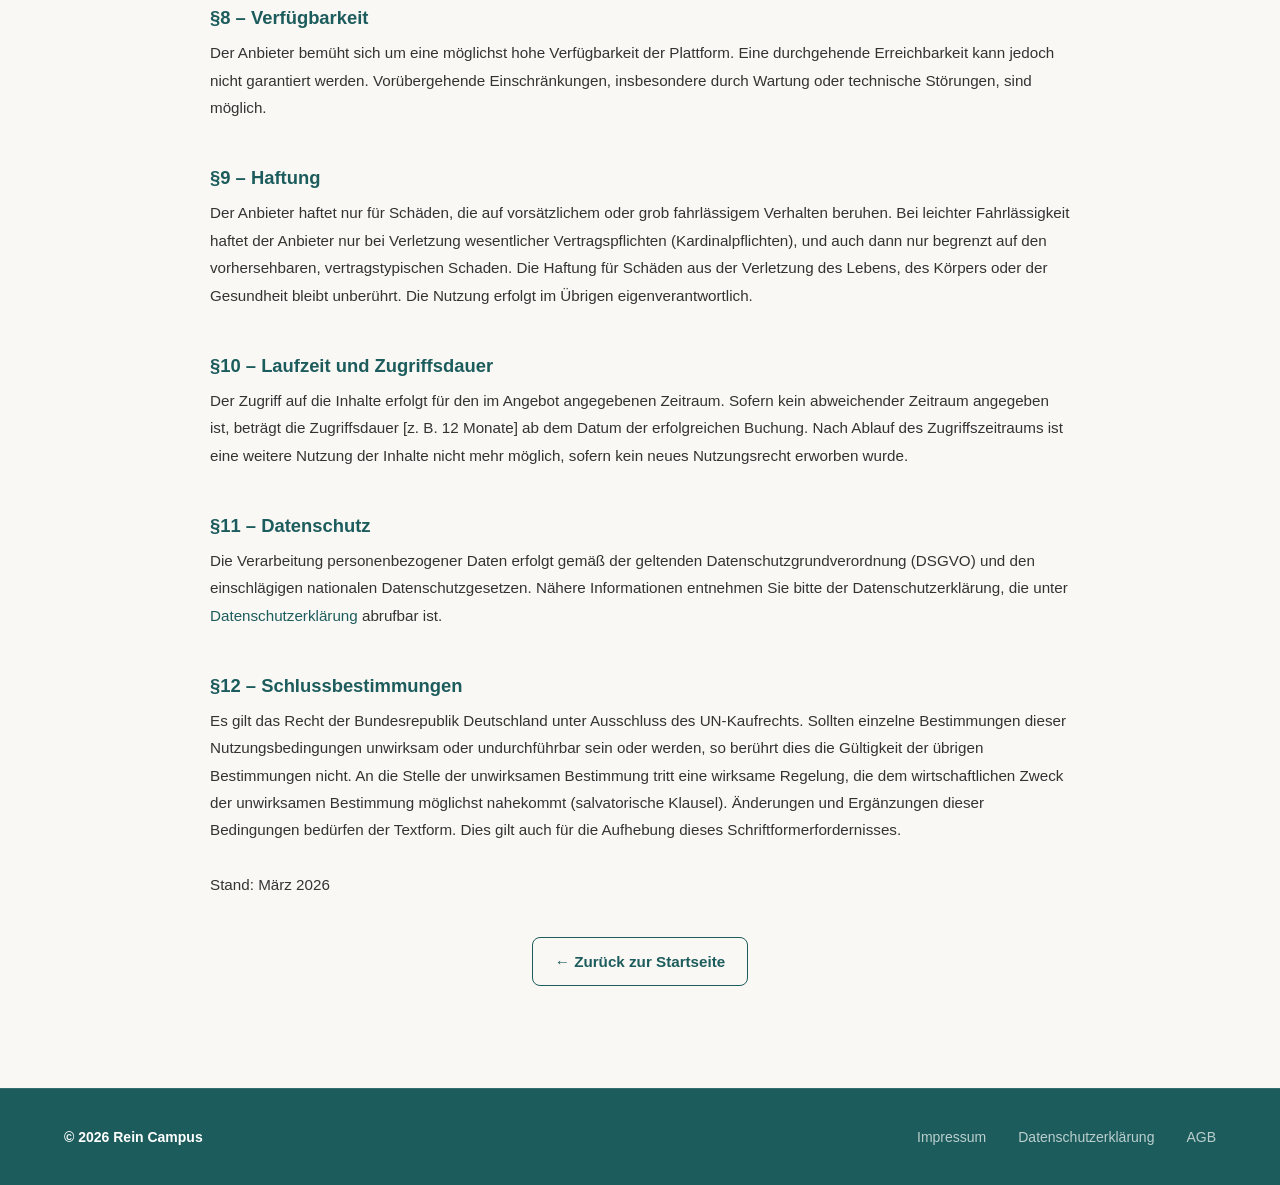
==== commit 5bea55b9: "feat: adding new brand to the page" ====
--- a/legal/agb.html
+++ b/legal/agb.html
@@ -10,6 +10,7 @@
     <link rel="stylesheet" href="../css/navigation.css">
     <link rel="stylesheet" href="../css/layout.css">
     <link rel="stylesheet" href="../css/components.css">
+    <link rel="stylesheet" href="../css/legal.css">
     <link rel="stylesheet" href="../css/footer.css">
     <link rel="stylesheet" href="../css/media_queries.css">
 </head>
--- a/css/style.css
+++ b/css/style.css
@@ -1,10 +1,15 @@
 :root {
-  --lime: #B5D46D;
-  --teal: #0D5C63;
-  --cream: #F7F3EB;
-  --coral: #FF6B47;
-  --dark: #1A1A2E;
-  --mid: #3A3A5C;
+  --ink: #17301B;
+  --teal: #3FB4B4;
+  --teal-dark: #1C5C5C;
+  --paper: #FAF8F4;
+  --paper-soft: #F0EBE2;
+  --amber: #E59560;
+  --amber-soft: #F7DCC5;
+  --coral: var(--amber);
+  --sage: #D8F0E0;
+  --white: #FFFFFF;
+  --muted: #4E6664;
   --accent: var(--teal);
 }
 
@@ -12,32 +17,38 @@
 
 /* Scrollbar */
 ::-webkit-scrollbar {
-  width: 16px;
+  width: 8px;
 }
 
 ::-webkit-scrollbar-track {
-  background: var(--dark);
+  background: var(--teal-dark);
 }
 
 ::-webkit-scrollbar-thumb {
-  background: var(--teal);
+  background: var(--teal-dark);
   border-radius: 100px;
-  border: 2px solid var(--dark);
+  border: 2px solid var(--teal-dark);
 }
 
 ::-webkit-scrollbar-thumb:hover {
-  background: var(--lime);
+  background: var(--amber);
 }
 
 body {
   font-family: 'DM Sans', sans-serif;
-  background: var(--cream);
+  background: var(--paper);
   overflow-x: hidden;
 }
 
 a {
   text-decoration: none;
   color: black;
+}
+
+a:focus-visible,
+button:focus-visible {
+  outline: 3px solid var(--teal);
+  outline-offset: 3px;
 }
 
 .generic-p {
@@ -76,4 +87,24 @@
 
 .padding-bottom {
   padding-bottom: 80px;
-}+}
+
+.margin-left {
+  margin-left: 12px;
+}
+
+.back-to-main-page {
+  display: flex;
+  justify-content: center;
+  align-items: center;
+  padding: 24px 0 8px;
+}
+
+.seal {
+  padding-top: 16px;
+  padding-bottom: 16px;
+}
+
+.seal {
+  color: rgb(35, 35, 133);
+}
--- a/css/navigation.css
+++ b/css/navigation.css
@@ -4,9 +4,9 @@
   top: 0;
   width: 100%;
   z-index: 100;
-  border-bottom: 1px solid rgba(255, 255, 255, 0.1);
-  background: rgba(13, 92, 99, 0.75);
+  background: rgba(250, 248, 244, 0.92);
   backdrop-filter: blur(12px);
+  border-bottom: 1px solid rgba(23, 48, 27, 0.08);
 }
 
 .nav-content {
@@ -22,12 +22,12 @@
   gap: 10px;
   font-size: 24px;
   letter-spacing: -1px;
-  color: white;
+  color: var(--teal-dark);
   cursor: pointer;
 }
 
 .logo a {
-  color: white;
+  color: var(--teal-dark);
 }
 
 .logo-img {
@@ -38,12 +38,12 @@
 }
 
 .nav-links {
-  color: white;
+  color: var(--teal-dark);
   display: none;
 }
 
 .nav-links a {
-  color: white;
+  color: var(--teal-dark);
   text-decoration: none;
   opacity: 0.7;
   transition: opacity 0.2s;
@@ -58,7 +58,10 @@
   display: flex;
   flex-direction: column;
   justify-content: center;
+  align-items: center;
   gap: 5px;
+  min-width: 44px;
+  min-height: 44px;
   background: transparent;
   border: none;
   cursor: pointer;
@@ -69,7 +72,7 @@
   display: block;
   width: 22px;
   height: 2px;
-  background: white;
+  background: var(--teal-dark);
   border-radius: 2px;
   transition: transform 0.3s ease, opacity 0.3s ease;
 }
--- a/css/layout.css
+++ b/css/layout.css
@@ -9,23 +9,17 @@
 .hero {
   position: relative;
   min-height: 100dvh;
-  background: var(--teal);
+  /* Test: exakter Hero-Gradient aus der Homepage_Design-Vorlage */
+  background:
+    radial-gradient(circle at 82% 18%, var(--amber-soft) 0%, transparent 45%),
+    radial-gradient(circle at 6% 90%, var(--sage) 0%, transparent 40%);
   display: flex;
   justify-content: center;
-  padding-top: 160px;
+  padding-top: 200px;
   padding-bottom: 80px;
   overflow: hidden;
 }
 
-.hero::before {
-  content: '';
-  position: absolute;
-  inset: 0;
-  pointer-events: none;
-  background: radial-gradient(ellipse 55% 65% at 85% 15%, rgba(200, 240, 96, 0.28) 0%, transparent 70%),
-              radial-gradient(ellipse 50% 60% at 10% 85%, rgba(255, 107, 71, 0.22) 0%, transparent 70%);
-}
-
 .hero-inner {
   display: flex;
   align-items: center;
@@ -33,8 +27,13 @@
 }
 
 .hero-content {
+  height: 100%;
   flex: 1;
   min-width: 0;
+  display: flex;
+  flex-direction: column;
+  align-items: center;
+  justify-content: center;
 }
 
 .hero-image-wrap {
@@ -46,85 +45,213 @@
 
 .hero-image {
   width: 100%;
-  max-width: 520px;
+  max-width: 700px;
   border-radius: 24px;
-  border: 3px solid rgba(181, 212, 109, 0.45);
-  display: block;
+  border: 3px solid rgba(229, 149, 96, 0.45);
+  display: block;
+}
+
+.carousel {
+  flex: 1;
+  height: 100%;
+}
+
+.carousel-content-wrapper {
+  height: 100%;
+  display: grid;
+  align-content: center;
+  align-items: center;
+}
+
+.image-wrapper {
+  /* All slides share a single grid cell so they overlap for the crossfade while
+     staying in flow — this lets the container derive its height from the image
+     (an absolutely positioned slide would contribute 0 height and get clipped). */
+  grid-area: 1 / 1;
+}
+
+.image-wrapper img {
+  width: 100%;
+}
+
+.carousel-image {
+  border-radius: 24px;
+  border: 3px solid rgba(229, 149, 96, 0.45);
+  display: block;
+}
+
+.fade {
+  animation-name: fade;
+  animation-duration: 1.5s;
+}
+
+@keyframes fade {
+  from {opacity: 0.4;}
+  to {opacity: 1;}
+}
+
+.hero-content-wrapper {
+  height: 100%;
+  display: flex;
+  flex-direction: column;
+  justify-content: space-between;
+  align-items: center;
 }
 
 .hero-title {
-  font-size: clamp(48px, 8vw, 120px);
-  line-height: 0.85;
-  margin-bottom: 48px;
+  /* Base size for large screens (>1350px); stepped down via media_queries.css */
+  font-size: 72px;
+  text-align: center;
+  padding-top: 16px;
 }
 
 .hero-title span {
   display: block;
-  color: white;
+  color: var(--teal-dark);
+  letter-spacing: 2.6px;
 }
 
 .hero-desc {
   max-width: 600px;
   font-size: 20px;
   font-weight: 300;
-  color: rgba(255, 255, 255, 0.95);
-  margin-bottom: 48px;
-  line-height: 1.6;
-  letter-spacing: 0.3px;
-}
-
-/* About Me Section */
+  color: var(--muted);
+  line-height: 2.6;
+  letter-spacing: 1.3px;
+  text-align: center;
+}
+
+/* About Me Section (Card-Duo mit Kennzahlen) */
 .about-me {
-  display: flex;
-  justify-content: center;
   padding: 80px 0;
-  background: linear-gradient(135deg, rgba(13, 92, 99, 0.05) 0%, rgba(181, 212, 109, 0.05) 100%);
-  width: 100%;
-}
-
-.about-me-wrapper {
-  display: flex;
-  gap: 40px;
+  background: linear-gradient(135deg, rgba(28, 92, 92, 0.05) 0%, rgba(229, 149, 96, 0.05) 100%);
+  width: 100%;
+}
+
+.about-me-inner {
+  display: flex;
+  align-items: center;
+  gap: 56px;
+}
+
+.about-me-media {
+  position: relative;
+  flex: 0 0 auto;
+  width: 38%;
+}
+
+.about-me-media::before {
+  content: '';
+  position: absolute;
+  inset: 16px -16px -16px 16px;
+  background: var(--sage);
+  border-radius: 20px;
+  z-index: 0;
+}
+
+.about-me-photo-card {
+  position: relative;
+  z-index: 1;
+  background: var(--white);
+  padding: 12px;
+  border-radius: 20px;
+  box-shadow: 0 20px 60px rgba(23, 48, 27, 0.15);
 }
 
 .about-me-photo {
+  display: block;
+  width: 100%;
+  aspect-ratio: 4 / 5;
+  object-fit: cover;
+  border-radius: 14px;
+}
+
+.about-me-content {
+  flex: 1;
+  min-width: 0;
+}
+
+.about-me-eyebrow {
+  display: inline-flex;
+  align-items: center;
+  gap: 8px;
+  background: var(--white);
+  border: 1px solid rgba(23, 48, 27, 0.1);
+  padding: 6px 14px;
+  border-radius: 999px;
+  font-size: 0.82rem;
+  font-weight: 600;
+  color: var(--teal-dark);
+  margin-bottom: 16px;
+}
+
+.about-me-eyebrow-dot {
+  width: 8px;
+  height: 8px;
   border-radius: 50%;
-  object-fit: cover;
-  margin: 0 auto 40px;
-  border: 4px solid var(--lime);
-  box-shadow: 0 12px 32px rgba(0, 0, 0, 0.15);
-  transition: transform 0.3s ease;
-}
-
-.about-me-photo:hover {
-  transform: scale(1.05);
-}
-
-.about-me .generic-h2 {
-  margin-bottom: 40px;
-}
-
-.about-me .generic-p {
-  max-width: 700px;
-  margin: 0 auto;
-  font-size: 17px;
-  line-height: 1.8;
+  background: var(--amber);
+}
+
+.about-me .about-me-heading {
+  text-align: left;
+  margin-bottom: 20px;
+}
+
+.about-me-text {
+  max-width: 640px;
+  font-size: 18px;
+  line-height: 1.75;
+}
+
+.about-me-stats {
+  display: flex;
+  flex-wrap: wrap;
+  gap: 28px;
+  margin-top: 32px;
+}
+
+.about-me-stat {
+  display: flex;
+  flex-direction: column;
+  gap: 2px;
+  padding-left: 20px;
+  border-left: 2px solid var(--paper-soft);
+}
+
+.about-me-stat:first-child {
+  padding-left: 0;
+  border-left: none;
+}
+
+.about-me-stat-value {
+  font-size: 1.5rem;
+  font-weight: 700;
+  color: var(--teal-dark);
+}
+
+.about-me-stat-label {
+  font-size: 0.8rem;
+  color: var(--muted);
 }
 
 /* Contact Section */
 .contact-section {
-  background: linear-gradient(135deg, var(--teal) 0%, var(--dark) 100%);
-  padding: 80px 0;
+  background: linear-gradient(135deg, var(--teal-dark) 0%, var(--ink) 100%);
   text-align: center;
 }
 
 .contact-form {
+  display: flex;
+  flex-direction: column;
+  align-items: center;
+  gap: 24px;
   max-width: 600px;
   margin: 0 auto;
 }
 
 .contact-form .generic-h3 {
   color: white;
-  margin-bottom: 24px;
   font-size: 28px;
-}
+  margin-bottom: unset;
+  margin-top: unset;
+}
--- a/css/components.css
+++ b/css/components.css
@@ -1,7 +1,7 @@
 /* Buttons */
 .btn-primary {
-  background: var(--lime);
-  color: black;
+  background: var(--amber);
+  color: var(--teal-dark);
   padding: 10px 24px;
   border-radius: 100px;
   font-size: 16px;
@@ -17,11 +17,14 @@
 
 .hero-btns {
   display: flex;
+  justify-content: center;
+  align-items: center;
   flex-wrap: wrap;
-  gap: 24px;
-}
-
-.hero-btns .btn-primary {
+  padding-bottom: 24px;
+}
+
+.hero-btns
+.btn-primary {
   padding: 14px 32px;
   font-size: 18px;
   font-weight: 600;
@@ -29,28 +32,13 @@
   transition: all 0.3s ease;
 }
 
-.hero-btns .btn-primary:hover,
-.webinar-button:hover {
+.hero-btns .btn-primary:hover {
   transform: translateY(-2px);
   box-shadow: 0 12px 32px rgba(0, 0, 0, 0.25);
 }
 
-.button-width {
-  width: 100%;
-  justify-content: center;
-  padding: 14px 24px;
-  font-size: 16px;
-  font-weight: 600;
-}
-
-.button-width a {
-  color: black;
-  text-decoration: none;
-  width: 100%;
-}
-
 .contact-form .btn-primary {
-  margin-top: 24px;
+  /* margin-top: 24px; */
   padding: 14px 40px;
   font-size: 16px;
   font-weight: 600;
@@ -64,7 +52,7 @@
 }
 
 .contact-form .btn-primary a {
-  color: black;
+  color: var(--teal-dark);
   text-decoration: none;
 }
 
@@ -78,6 +66,10 @@
 }
 
 .background-dark {
+  background: var(--teal-dark);
+}
+
+.background-brand {
   background: var(--teal);
 }
 
@@ -103,15 +95,15 @@
 
 .info-block .generic-p {
   padding: 20px;
-  background: rgba(181, 212, 109, 0.1);
-  border-left: 4px solid var(--lime);
+  background: rgba(229, 149, 96, 0.1);
+  border-left: 4px solid var(--amber);
   border-radius: 8px;
   font-weight: 500;
 }
 
 /* Testimonials */
 .testimonial {
-  border-left: 4px solid var(--lime);
+  border-left: 4px solid var(--amber);
   position: relative;
   padding-left: 40px;
 }
@@ -126,7 +118,6 @@
   padding-top: 40px;
   padding-bottom: 40px;
   text-align: center;
-  background: linear-gradient(135deg, rgba(13, 92, 99, 0.05) 0%, rgba(181, 212, 109, 0.05) 100%);
   width: 100%;
 }
 
@@ -135,120 +126,114 @@
   margin: 0 auto;
 }
 
-.webinar-wrapper {
+/* Pricing Grid (Struktur/Stil aus Homepage_Design übernommen) */
+.price-grid {
+  display: grid;
+  grid-template-columns: repeat(3, 1fr);
+  gap: 22px;
+  margin-top: 44px;
+  align-items: stretch;
+}
+
+.price-card {
+  background: var(--white);
+  border: 1px solid rgba(23, 48, 27, 0.1);
+  border-radius: 20px;
+  padding: 32px 28px;
   display: flex;
   flex-direction: column;
-  gap: 32px;
-}
-
-.webinar-button {
-  background: var(--lime);
-  color: black;
-  margin-bottom: 32px;
-  padding: 10px 24px;
-  border-radius: 100px;
-  font-size: 18px;
+  position: relative;
+}
+
+.price-card.active {
+  border: 2px solid var(--teal);
+  box-shadow: 0 16px 40px rgba(63, 180, 180, 0.18);
+}
+
+.price-badge {
+  position: absolute;
+  top: -13px;
+  left: 28px;
+  background: var(--paper-soft);
+  color: #6B7A78;
+  font-size: 0.75rem;
   font-weight: 600;
+  padding: 5px 12px;
+  border-radius: 999px;
+  border: 1px solid rgba(23, 48, 27, 0.1);
+}
+
+.price-card.active .price-badge {
+  background: var(--teal);
+  color: white;
   border: none;
-  cursor: pointer;
+}
+
+.price-class {
+  font-size: 0.85rem;
+  color: #6B7A78;
+  font-weight: 600;
+  margin-bottom: 6px;
+}
+
+.price-value {
+  font-size: 2.4rem;
+  font-weight: 700;
+  color: var(--teal-dark);
+}
+
+.price-meta {
+  font-size: 0.82rem;
+  color: #6B7A78;
+  margin-bottom: 20px;
+}
+
+.price-features {
+  list-style: none;
+  padding: 0;
+  margin: 0 0 26px;
+  flex-grow: 1;
+}
+
+.price-features li {
+  font-size: 0.9rem;
+  color: var(--ink);
+  padding: 9px 0;
+  border-top: 1px solid var(--paper-soft);
+  display: flex;
+  gap: 8px;
+}
+
+.price-features li:first-child {
+  border-top: none;
+}
+
+.price-features li::before {
+  content: '✓';
+  color: var(--teal);
+  font-weight: 700;
+}
+
+.price-btn {
+  text-align: center;
+  padding: 14px;
+  border-radius: 999px;
+  font-weight: 700;
+  font-size: 0.95rem;
+  background: var(--paper-soft);
+  color: #6B7A78;
+  text-decoration: none;
+  display: block;
   transition: transform 0.2s;
-  max-width: 320px;
-  align-self: center;
-}
-
-/* Pricing Grid */
-.pricing-grid {
-  display: flex;
-  gap: 32px;
-  margin-bottom: 40px;
-}
-
-.pricing-card {
-  display: flex;
-  flex-direction: column;
-  justify-content: space-between;
-  border-radius: 16px;
-  padding: 40px;
-  position: relative;
-  overflow: hidden;
-  transition: all 0.3s ease;
-}
-
-.pricing-card::before {
-  content: '';
-  position: absolute;
-  top: 0;
-  left: 0;
-  right: 0;
-  height: 4px;
-  background: linear-gradient(90deg, var(--lime), var(--coral));
-  opacity: 0;
-  transition: opacity 0.3s ease;
-}
-
-.pricing-card:hover {
-  transform: translateY(-8px);
-  box-shadow: 0 16px 40px rgba(0, 0, 0, 0.15);
-}
-
-.pricing-card:hover::before {
-  opacity: 1;
-}
-
-.pricing-card.featured {
-  border: 2px solid var(--lime);
-  transform: scale(1.02);
-}
-
-.pricing-card.featured:hover {
-  transform: scale(1.02) translateY(-8px);
-}
-
-.pricing-title {
-  font-size: 24px;
-  font-weight: 700;
-  margin-bottom: 16px;
-  color: var(--teal);
-}
-
-.pricing-price {
-  font-size: 48px;
-  font-weight: 700;
-  color: var(--teal);
-  margin-bottom: 8px;
-}
-
-.pricing-period {
-  font-size: 14px;
-  color: #999;
-  margin-bottom: 24px;
-}
-
-.pricing-features {
-  list-style: none;
-  margin-bottom: 32px;
-  flex-grow: 1;
-}
-
-.pricing-features li {
-  padding: 12px 0;
-  border-bottom: 1px solid #eee;
-  font-size: 15px;
-  color: #555;
-  position: relative;
-  padding-left: 24px;
-}
-
-.pricing-features li:last-child {
-  border-bottom: none;
-}
-
-.pricing-features li::before {
-  content: '✓';
-  position: absolute;
-  left: 0;
-  color: var(--lime);
-  font-weight: 700;
+}
+
+.price-btn:hover {
+  transform: scale(1.05);
+}
+
+.price-card.active .price-btn {
+  background: var(--amber);
+  color: var(--teal-dark);
 }
 
 /* FAQ Section */
@@ -264,7 +249,7 @@
   margin-bottom: 24px;
   cursor: pointer;
   transition: all 0.3s ease;
-  background: var(--teal);
+  background: var(--teal-dark);
 }
 
 .FAQ-item:hover {
@@ -285,8 +270,8 @@
   justify-content: center;
   width: 24px;
   height: 24px;
-  background: var(--lime);
-  color: black;
+  background: var(--amber);
+  color: var(--teal-dark);
   border-radius: 50%;
   font-weight: 700;
   font-size: 18px;
@@ -303,57 +288,103 @@
   padding: 80px 0;
 }
 
-.content-wrapper:nth-child(2) {
-  background: var(--teal);
-}
-
-/* Legal Pages */
-.privacy-policy-container,
-.legal-notice-container,
-.usage-right-container {
+/* Utility Classes */
+#pricing .about-the-course {
+  text-align: center;
+}
+
+/* Webinar Cards (Index-Seite) */
+.webinar-section {
+  background: linear-gradient(135deg, var(--teal-dark, #1C5C5C) 0%, #143f3f 100%);
+  padding: 72px 0;
+}
+
+.webinar-section .section-wrapper {
+  max-width: 1100px;
+  margin: 0 auto;
+  padding: 0 24px;
+}
+
+.webinar-section-title {
+  color: #fff;
+  text-align: center;
+  margin-bottom: 8px;
+}
+
+.webinar-section-subtitle {
+  color: rgba(255, 255, 255, 0.8);
+  text-align: center;
+  font-size: 17px;
+  margin-bottom: 48px;
+}
+
+.webinar-cards {
+  display: grid;
+  grid-template-columns: 1fr 1fr;
+  gap: 28px;
+}
+
+@media (max-width: 700px) {
+  .webinar-cards {
+    grid-template-columns: 1fr;
+  }
+}
+
+.webinar-card {
+  background: rgba(255, 255, 255, 0.08);
+  border: 1px solid rgba(255, 255, 255, 0.18);
+  border-radius: 16px;
+  padding: 36px 32px;
   display: flex;
   flex-direction: column;
-  width: 90%;
-  margin: 0 auto;
-  padding-top: 100px;
-  padding-bottom: 50px;
-}
-
-.privacy-policy-container h2,
-.legal-notice-container h2,
-.usage-right-container h2 {
-  padding-top: 12px;
-  padding-bottom: 12px;
-}
-
-.privacy-policy-container h3 {
-  padding-top: 4px;
-  padding-bottom: 4px;
-}
-
-.privacy-policy-container li,
-.usage-right-container li {
-  padding-top: 4px;
-  padding-bottom: 4px;
-}
-
-/* Utility Classes */
-.d-flex {
-  display: flex;
-  justify-content: center;
-  align-items: center;
-  gap: 24px;
-  padding-top: 32px;
-  padding-bottom: 32px;
-  padding-inline: 24px;
-  max-width: 1200px;
-  margin: 0 auto;
-}
-
-.centered {
-  text-align: center;
-}
-
-#pricing .about-the-course {
-  text-align: center;
-}+  align-items: flex-start;
+  gap: 16px;
+  transition: background 0.25s ease, transform 0.25s ease;
+}
+
+.webinar-card:hover {
+  background: rgba(255, 255, 255, 0.14);
+  transform: translateY(-4px);
+}
+
+.webinar-card-icon {
+  align-self: center;
+  font-size: 36px;
+  line-height: 1;
+}
+
+.webinar-card-title {
+  align-self: center;
+  color: #fff;
+  font-size: 20px;
+  font-weight: 700;
+  margin: 0;
+}
+
+.webinar-card-text {
+  color: rgba(255, 255, 255, 0.82);
+  font-size: 15px;
+  line-height: 1.65;
+  margin: 0;
+  flex: 1;
+}
+
+.webinar-card-btn {
+  align-self: center;
+  display: inline-block;
+  margin-top: 8px;
+  padding: 12px 24px;
+  background: var(--amber, #E59560);
+  color: var(--teal-dark);
+  font-weight: 700;
+  font-size: 15px;
+  border-radius: 100px;
+  text-decoration: none;
+  transition: background 0.2s ease, transform 0.2s ease;
+  white-space: nowrap;
+}
+
+.webinar-card-btn:hover {
+  background: #D9834A;
+  transform: translateY(-2px);
+}
--- a/css/legal.css
+++ b/css/legal.css
@@ -0,0 +1,116 @@
+/* Legal Pages (Impressum / Datenschutz / AGB) */
+.privacy-policy-container,
+.legal-notice-container,
+.usage-right-container {
+  display: flex;
+  flex-direction: column;
+  width: 90%;
+  max-width: 860px;
+  margin: 0 auto;
+  /* padding-top clears the fixed nav (80px) plus breathing room */
+  padding-top: 112px;
+  padding-bottom: 80px;
+  /* lange URLs/Wörter (z. B. Links in der Datenschutzerklärung) umbrechen,
+     statt bei schmalen Viewports abgeschnitten zu werden */
+  overflow-wrap: anywhere;
+  hyphens: auto;
+}
+
+/* Page title */
+.privacy-policy-container h1,
+.legal-notice-container h1,
+.usage-right-container h1 {
+  font-size: 2rem;
+  font-weight: 800;
+  color: var(--ink);
+  border-bottom: 3px solid var(--teal-dark);
+  padding-bottom: 14px;
+  margin-bottom: 36px;
+}
+
+/* Section headings */
+.privacy-policy-container h2,
+.legal-notice-container h2,
+.usage-right-container h2 {
+  font-size: 1.15rem;
+  font-weight: 700;
+  color: var(--teal-dark);
+  margin-top: 32px;
+  margin-bottom: 10px;
+}
+
+/* Sub-headings */
+.privacy-policy-container h3,
+.legal-notice-container h3,
+.usage-right-container h3 {
+  font-size: 1rem;
+  font-weight: 700;
+  color: var(--muted);
+  margin-top: 20px;
+  margin-bottom: 6px;
+}
+
+/* Body text */
+.privacy-policy-container p,
+.legal-notice-container p,
+.usage-right-container p {
+  color: #333;
+  font-size: .95rem;
+  line-height: 1.8;
+  margin-bottom: 14px;
+}
+
+/* List items */
+.privacy-policy-container li,
+.legal-notice-container li,
+.usage-right-container li {
+  color: #333;
+  font-size: .95rem;
+  line-height: 1.8;
+  padding: 3px 0;
+}
+
+/* Links */
+.privacy-policy-container a,
+.legal-notice-container a,
+.usage-right-container a {
+  color: var(--teal-dark);
+  transition: color .15s;
+}
+
+.privacy-policy-container a:hover,
+.legal-notice-container a:hover,
+.usage-right-container a:hover {
+  color: var(--coral);
+}
+
+/* Content blocks (Impressum sections) */
+.top-left-corner {
+  background: #fff;
+  border: 1px solid #e6e0d4;
+  border-radius: 10px;
+  padding: 24px 28px;
+  margin-bottom: 24px;
+}
+
+/* Back-to-start link rendered as an outlined button (scoped to legal pages
+   so it overrides the generic link styles above) */
+.privacy-policy-container .back-to-main-page a,
+.legal-notice-container .back-to-main-page a,
+.usage-right-container .back-to-main-page a {
+  color: var(--teal-dark);
+  font-size: .95rem;
+  font-weight: 600;
+  border: 1.5px solid var(--teal-dark);
+  padding: 10px 22px;
+  border-radius: 8px;
+  transition: background .15s, color .15s;
+}
+
+.privacy-policy-container .back-to-main-page a:hover,
+.legal-notice-container .back-to-main-page a:hover,
+.usage-right-container .back-to-main-page a:hover {
+  background: var(--teal-dark);
+  color: #fff;
+  text-decoration: none;
+}
--- a/css/footer.css
+++ b/css/footer.css
@@ -1,12 +1,15 @@
 /* Footer */
 footer {
-  background: var(--dark);
+  background: var(--teal-dark);
   color: white;
   padding: 40px 0;
   border-top: 1px solid rgba(255, 255, 255, 0.1);
 }
 
 .footer-wrapper {
+  width: 90%;
+  max-width: 1920px;
+  margin: 0 auto;
   display: flex;
   justify-content: space-between;
   align-items: center;
@@ -17,6 +20,7 @@
 .div-logo {
   font-weight: 600;
   font-size: 14px;
+  cursor: pointer;
 }
 
 .footer-links {
@@ -32,5 +36,5 @@
 }
 
 .footer-links a:hover {
-  color: var(--lime);
+  color: var(--amber);
 }
--- a/css/media_queries.css
+++ b/css/media_queries.css
@@ -1,73 +1,119 @@
-@media (min-width: 1025px) {
-  .d-flex {
-    flex-direction: row;
-    align-items: stretch;
-  }
-
-  .d-flex .box {
-    flex: 1;
-  }
-
-  .about-me {
-    flex-direction: row;
-    align-items: flex-start;
-    gap: 40px;
-  }
-}
-
-@media(max-width: 1350px){
-  .pricing-grid {
-    flex-direction: column;
-    align-items: center;
-    justify-content: center;
-    width: 50%;
-    margin: 0 auto;
-  }
-}
-
-@media(max-width: 1024px){
-  .about-me-wrapper {
-    flex-direction: column;
-    align-items: center;
-    justify-content: center;
-    width: 90%;
-    margin: 0 auto;
-  }
-
-  .pricing-grid {
-    width: 90%;
-  }
-}
-
+/* ============================================
+   RESPONSIVE DESIGN - ORGANIZED BY BREAKPOINT
+   ============================================ */
+
+/* Large Desktop: min-width 820px */
 @media (min-width: 820px) {
   .hamburger {
     display: none;
   }
 
-  .about-me-photo {
-    align-self: center;
-  }
-
   .nav-links {
     display: flex;
     gap: 32px;
     font-size: 16px;
     letter-spacing: 2px;
   }
-
-  footer {
-    padding: 40px 80px;
-  }
-}
-
-@media (min-width: 819px) and (max-width: 1023px) {
+}
+
+/* Tablet Large: max-width 1350px */
+@media (max-width: 1350px) {
+  .hero {
+    /* Ab hier stapelt .hero-inner Text und Bild (statt nebeneinander), wodurch sich
+       ihre Höhen addieren. min-height:auto lässt die Section mit dem Inhalt wachsen/
+       schrumpfen statt ihn in 100dvh zu zwingen (Quetschen) oder ihn stumm über den
+       Viewport hinauswachsen zu lassen (wirkt wie abgeschnittenes Bild). */
+    min-height: auto;
+    padding-top: 120px;
+    padding-bottom: 48px;
+  }
+
+  .hero-content {
+    flex: 0;
+  }
+
+  .hero-content-wrapper {
+    gap: 24px;
+  }
+
+  .hero-title {
+    font-size: 48px;
+    text-align: center;
+  }
+
+  .hero-desc {
+    text-align: center;
+    line-height: 1.6;
+  }
+
+  /* Carousel */
   .hero-inner {
+    flex-direction: column;
+    gap: 0;
+  }
+
+  .hero-description-wrapper {
+    width: 100%;
+    display: flex;
+    flex-direction: column;
+    align-items: center;
+  }
+
+  .carousel {
+    height: auto;
+    width: clamp(40%, 55%, 70%);
+  }
+}
+
+/* Tablet: max-width 1024px */
+@media (max-width: 1024px) {
+  .about-me-inner {
+    flex-direction: column;
     gap: 32px;
   }
 
-  .d-flex {
-    flex-direction: column;
-    align-items: center;
+  .about-me-media {
+    width: 70%;
+    max-width: 340px;
+  }
+
+  .about-me-content {
+    text-align: center;
+  }
+
+  .about-me-eyebrow {
+    margin-left: auto;
+    margin-right: auto;
+  }
+
+  .about-me .about-me-heading {
+    text-align: center;
+  }
+
+  .about-me-text {
+    margin: 0 auto;
+  }
+
+  .about-me-stats {
+    justify-content: center;
+  }
+
+  .carousel {
+    width: clamp(50%, 70%, 90%);
+  }
+}
+
+/* Price-Grid: max-width 900px (aus Homepage_Design-Vorlage übernommen) */
+@media (max-width: 900px) {
+  .price-grid {
+    grid-template-columns: 1fr;
+  }
+}
+
+/* Tablet: min-width 820px and max-width 1024px */
+@media (min-width: 820px) and (max-width: 1024px) {
+  .hero-inner {
+    gap: unset;
   }
 
   .box {
@@ -78,6 +124,7 @@
   }
 }
 
+/* Mobile Large: max-width 819px */
 @media (max-width: 819px) {
   nav .btn-primary {
     display: none;
@@ -92,9 +139,9 @@
     align-items: center;
     gap: 24px;
     padding: 32px 0;
-    background: rgba(26, 26, 46, 0.97);
+    background: rgba(250, 248, 244, 0.97);
     backdrop-filter: blur(12px);
-    border-bottom: 1px solid rgba(255, 255, 255, 0.1);
+    border-bottom: 1px solid rgba(23, 48, 27, 0.08);
   }
 
   .nav-links.open {
@@ -109,12 +156,11 @@
   .hero-content {
     display: flex;
     flex-direction: column;
-    justify-content: space-around;
+    gap: 40px;
   }
 
   .hero-inner {
-    flex-direction: column-reverse;
-    gap: 32px;
+    gap: unset;
   }
 
   .hero-image-wrap {
@@ -124,6 +170,7 @@
 
   .hero-title {
     text-align: center;
+    margin-bottom: unset;
   }
 
   .hero-image {
@@ -141,18 +188,8 @@
     justify-content: center;
   }
 
-  .d-flex {
-    flex-direction: column;
-    align-items: center;
-    padding-inline: 16px;
-  }
-
   .box {
     width: 100%;
-  }
-
-  .about-me-photo {
-    align-self: center;
   }
 
   footer {
@@ -160,26 +197,10 @@
   }
 }
 
+/* Mobile: max-width 768px */
 @media (max-width: 768px) {
-  .hero-inner {
-    flex-direction: column;
-    gap: 32px;
-  }
-
   .hero-image-wrap {
     order: -1;
-  }
-
-  .pricing-grid {
-    grid-template-columns: 1fr;
-  }
-
-  .pricing-card.featured {
-    transform: scale(1);
-  }
-
-  .pricing-card.featured:hover {
-    transform: translateY(-8px);
   }
 
   .footer-wrapper {
@@ -198,13 +219,18 @@
     top: 80px;
     left: 0;
     right: 0;
-    background: rgba(13, 92, 99, 0.95);
+    background: rgba(250, 248, 244, 0.95);
     padding: 20px;
     gap: 16px;
   }
-}
-
-@media(max-width: 600px){
+
+  .carousel {
+    width: 80%;
+  }
+}
+
+/* Mobile Small: max-width 600px */
+@media (max-width: 600px) {
   .div-logo {
     display: none;
   }
@@ -215,20 +241,12 @@
     width: 100%;
   }
 
-  li {
-    word-break: break-all;
-  }
-
   .seal {
     text-align: center;
   }
 
-  .webinar-wrapper {
-    gap: 16px;
-  }
-
-  p, 
-  .generic-p, 
+  p,
+  .generic-p,
   .webinar-p {
     font-size: 16px;
   }
@@ -237,30 +255,62 @@
     text-align: justify;
   }
 
-  .webinar-button a {
-    font-size: 16px;
-  }
-
   .FAQ-item .generic-h3::before {
     display: none;
   }
 
+  .hero-title {
+    font-size: 40px;
+  }
+
+  .hero-title span {
+    letter-spacing: 1.6px;
+  }
+
   .hero-desc {
-    font-size: 18px;
-  }
-
-  .about-me-photo {
+    font-size: 16px;
+  }
+
+  .about-me-text {
+    font-size: 16px;
+  }
+
+  .about-me-media {
     width: 90%;
-  }
-}
-
-@media(max-width: 400px){
-  h1 {
-    font-size: 24px;
-  }
-
-  h2 {
-    font-size: 20px;
+    max-width: 280px;
+  }
+
+  .about-me-stats {
+    gap: 20px;
+  }
+
+  .btn-primary,
+  .hero-btns {
+    font-size: 16px;
+    text-align: center;
+  }
+
+  .hero-btns .btn-primary {
+    font-size: 16px;
+  }
+
+  .price-card {
+    padding: 24px 20px;
+  }
+
+  .carousel {
+    width: 100%;
+  }
+}
+
+/* Mobile Extra Small: max-width 400px */
+@media (max-width: 400px) {
+  /* Hero heading is class-based; this rule wins over the .hero-title size set at
+     max-width:600 (40px). Bare h1/h2 tag rules were removed here because they were
+     always overridden by more specific selectors (.hero-title on index,
+     .*-container h1 on legal, hero/section rules on webinar) and never applied. */
+  .hero-title {
+    font-size: 32px;
   }
 
   footer {
@@ -272,13 +322,16 @@
     align-items: center;
     justify-content: center;
   }
-
-  .btn-primary, 
-  .hero-btns {
-    font-size: 16px;
-  }
-
-  .webinar-button:nth-child(2){
-    margin-top: 32px;
+}
+
+/* Accessibility: respect reduced-motion preference (disables reveal/slam/carousel motion) */
+@media (prefers-reduced-motion: reduce) {
+  *,
+  *::before,
+  *::after {
+    animation-duration: 0.01ms !important;
+    animation-iteration-count: 1 !important;
+    transition-duration: 0.01ms !important;
+    scroll-behavior: auto !important;
   }
 }
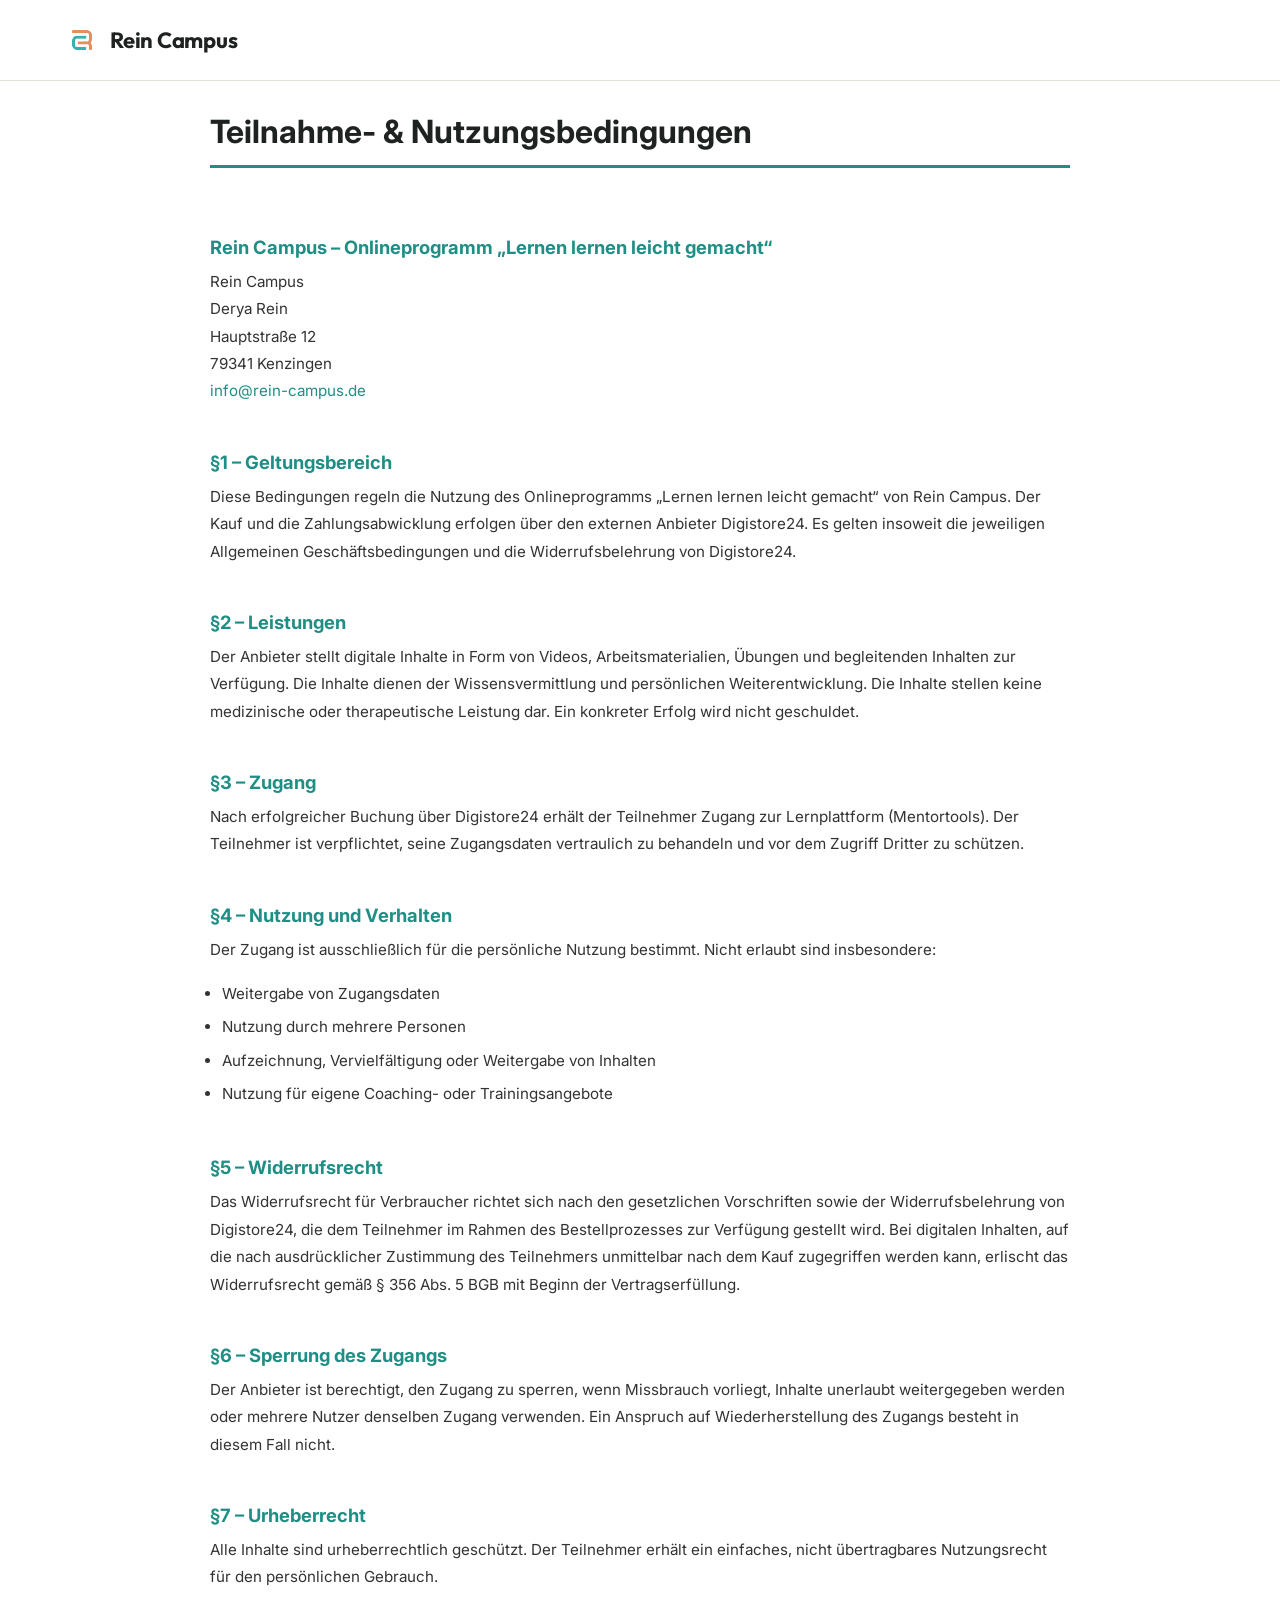
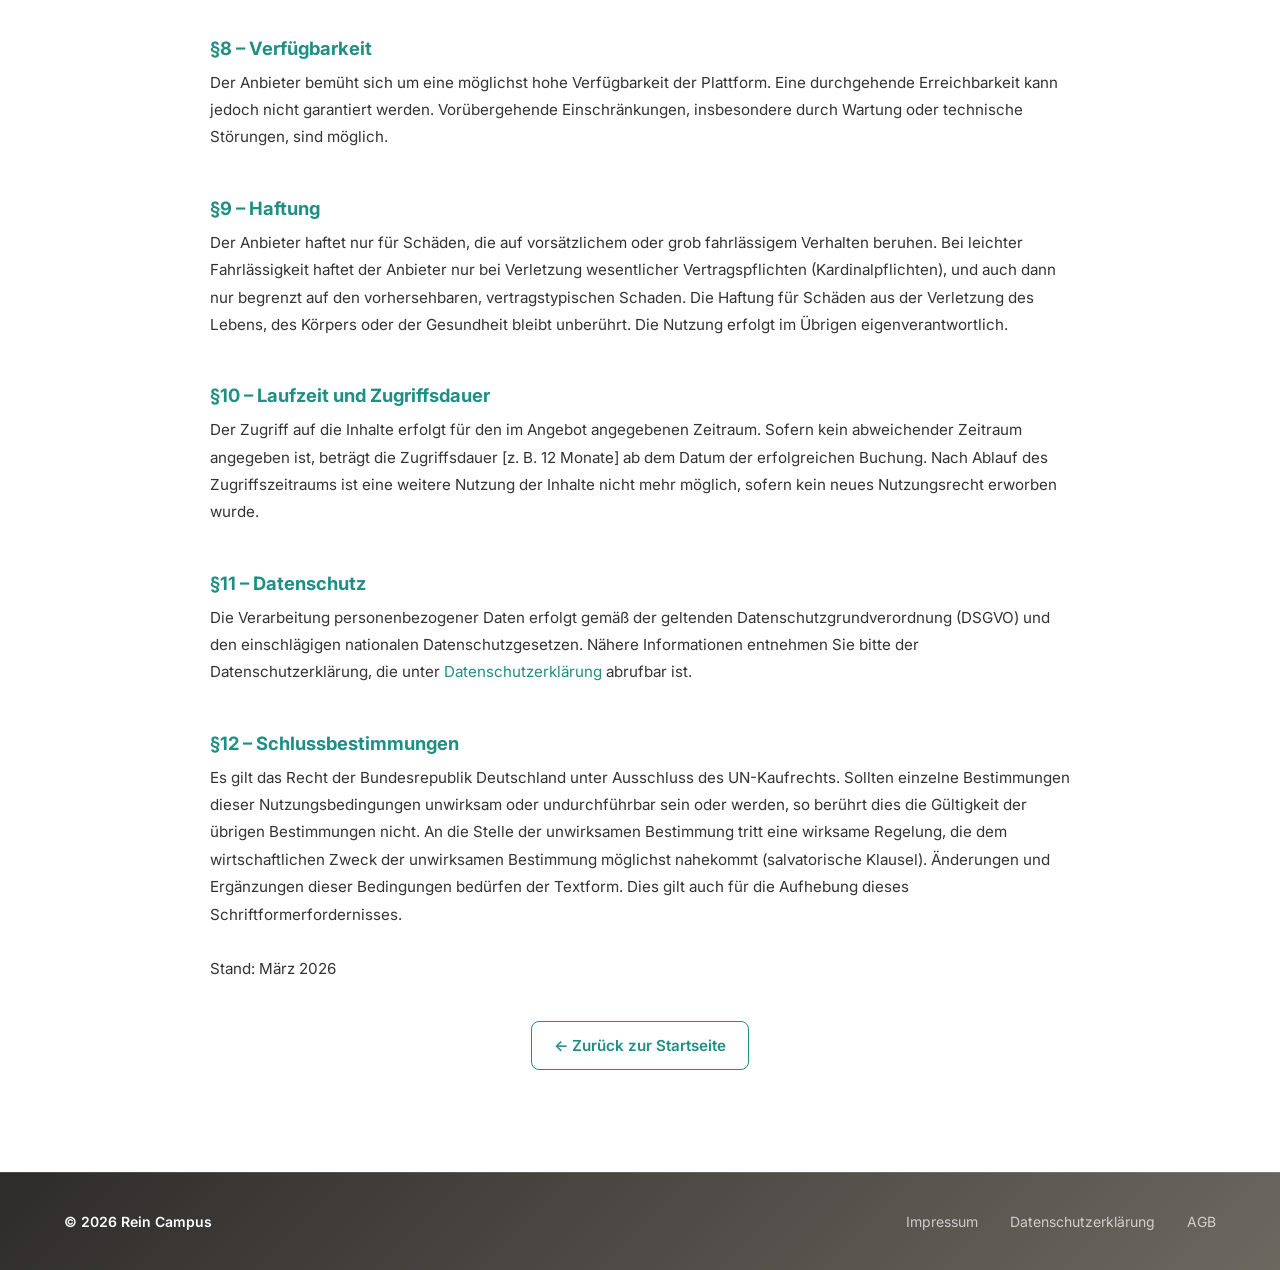
==== commit 10e35e06: "feat: local fonts files along with styling adjustments added" ====
--- a/legal/agb.html
+++ b/legal/agb.html
@@ -5,7 +5,6 @@
     <meta name="viewport" content="width=device-width, initial-scale=1.0">
     <title>AGB – Rein Campus</title>
     <link rel="icon" type="image/x-icon" href="../assets/favicon.ico">
-    <link rel="stylesheet" href="../css/fonts.css">
     <link rel="stylesheet" href="../css/style.css">
     <link rel="stylesheet" href="../css/navigation.css">
     <link rel="stylesheet" href="../css/layout.css">
--- a/css/style.css
+++ b/css/style.css
@@ -1,33 +1,111 @@
+/* alternative_style: Outfit/Inter lokal statt über Google-Fonts-CDN (Nutzerwunsch,
+   Dateien liegen in fonts/Outfit bzw. fonts/Inter). Variable Fonts statt einzelner
+   Static-Weight-Dateien: je ein Dateipaar deckt die komplette Weight-Achse ab
+   (Outfit 400–800, Inter 400–700 + Italic für die kursiven Testimonial-Zitate) –
+   weniger Dateien/Requests als ein Static-Weight-Satz. */
+@font-face {
+  font-family: 'Outfit';
+  src: url('../fonts/Outfit/Outfit-VariableFont_wght.ttf') format('truetype-variations'),
+       url('../fonts/Outfit/Outfit-VariableFont_wght.ttf') format('truetype');
+  font-weight: 400 800;
+  font-style: normal;
+  font-display: swap;
+}
+
+@font-face {
+  font-family: 'Inter';
+  src: url('../fonts/Inter/Inter-VariableFont_opsz,wght.ttf') format('truetype-variations'),
+       url('../fonts/Inter/Inter-VariableFont_opsz,wght.ttf') format('truetype');
+  font-weight: 400 700;
+  font-style: normal;
+  font-display: swap;
+}
+
+@font-face {
+  font-family: 'Inter';
+  src: url('../fonts/Inter/Inter-Italic-VariableFont_opsz,wght.ttf') format('truetype-variations'),
+       url('../fonts/Inter/Inter-Italic-VariableFont_opsz,wght.ttf') format('truetype');
+  font-weight: 400 700;
+  font-style: italic;
+  font-display: swap;
+}
+
 :root {
-  --ink: #17301B;
-  --teal: #3FB4B4;
-  --teal-dark: #1C5C5C;
-  --paper: #FAF8F4;
-  --paper-soft: #F0EBE2;
-  --amber: #E59560;
-  --amber-soft: #F7DCC5;
+  /* alternative_style: Token-Werte an new_mockup.html angeglichen; Variablennamen
+     bleiben stabil, damit alle bestehenden Referenzen unverändert funktionieren. */
+  --ink: #1E2321;
+  /* Dunkle Panels bewusst heller & neutraler als new_mockup.html (dort near-black,
+     wirkte auf Nutzer zu dunkel/grünlich) – eigene, von --ink entkoppelte Töne,
+     damit die Fließtextfarbe (--ink) davon unberührt bleibt. Deutlicherer Abstand
+     zwischen Start-/End-Ton + 135deg (statt 160deg), da der Verlauf bei den breiten,
+     eher flachen Panels sonst kaum wahrnehmbar war. */
+  --ink-deep: #2E2C2A;  /* Start-Ton dunkler Panel-Gradienten */
+  --panel-end: #6B6860; /* End-Ton dunkler Panel-Gradienten */
+  --teal: #5FD8CE;      /* entspricht Mockup --turquoise (helle Akzente/Ränder) */
+  --teal-dark: #1F8E85; /* entspricht Mockup --turquoise-deep (Akzenttext: Logo, Eyebrow, Preise) */
+  --paper: #FFFFFF;
+  --paper-soft: #F6F6F4; /* entspricht Mockup --grey-bg */
+  --amber: #FF7A45;      /* entspricht Mockup --orange (CTA/Buttons) */
+  --amber-dark: #E8632E; /* entspricht Mockup --orange-dark (Hover-Zustand) */
+  --amber-soft: rgba(255, 122, 69, 0.14);
   --coral: var(--amber);
-  --sage: #D8F0E0;
+  --sage: rgba(95, 216, 206, 0.14);
+  --line: #E6E2D8;
   --white: #FFFFFF;
-  --muted: #4E6664;
+  --muted: #5B615C; /* entspricht Mockup --ink-soft */
   --accent: var(--teal);
+
+  /* Spacing-Skala (vertikaler Rhythmus & Abstände) */
+  --space-1: 4px;
+  --space-2: 8px;
+  --space-3: 12px;
+  --space-4: 16px;
+  --space-5: 20px;
+  --space-6: 24px;
+  --space-8: 32px;
+  --space-10: 40px;
+  --space-12: 48px;
+  --space-14: 56px;
+  --space-18: 72px;
+  --space-20: 80px;
+
+  /* Border-Radius (Pill vereinheitlicht 100px/999px) */
+  --radius-sm: 12px;
+  --radius-md: 18px;
+  --radius-lg: 24px;
+  --radius-xl: 28px;
+  --radius-pill: 999px;
+
+  /* Schatten (Werte/Farbton an new_mockup.html angeglichen) */
+  --shadow-sm: 0 12px 30px -18px rgba(30, 35, 33, 0.18);   /* ruhende Karten (Mockup --shadow-card) */
+  --shadow-md: 0 14px 28px -12px rgba(255, 122, 69, 0.45); /* ruhende CTA-Buttons (orange getönt) */
+  --shadow-lg: 0 20px 50px -25px rgba(30, 35, 33, 0.25);   /* große Panels/Karten (Mockup --shadow-soft) */
+  --shadow-btn-hover: 0 18px 32px -12px rgba(255, 122, 69, 0.55); /* CTA-Button-Hover */
+  --shadow-card-hover: 0 18px 40px -18px rgba(30, 35, 33, 0.22);  /* Karten-Hover-Lift */
+  --shadow-active: 0 24px 50px -22px rgba(255, 122, 69, 0.35);    /* hervorgehobene Preis-Karte (orange getönt) */
 }
 
 * { margin: 0; padding: 0; box-sizing: border-box; }
 
-/* Scrollbar */
+html {
+  background: var(--paper);
+  scrollbar-width: thin;
+  scrollbar-color: var(--teal) var(--paper-soft);
+}
+
+/* Scrollbar (Thumb/Track brauchen Kontrast zueinander, sonst verschwindet der Thumb beim Scrollen) */
 ::-webkit-scrollbar {
-  width: 8px;
+  width: 10px;
 }
 
 ::-webkit-scrollbar-track {
-  background: var(--teal-dark);
+  background: var(--paper-soft);
 }
 
 ::-webkit-scrollbar-thumb {
-  background: var(--teal-dark);
-  border-radius: 100px;
-  border: 2px solid var(--teal-dark);
+  background: var(--teal);
+  border-radius: var(--radius-pill);
+  border: 2px solid var(--paper-soft);
 }
 
 ::-webkit-scrollbar-thumb:hover {
@@ -35,14 +113,17 @@
 }
 
 body {
-  font-family: 'DM Sans', sans-serif;
+  font-family: 'Inter', sans-serif;
+  color: var(--ink);
   background: var(--paper);
   overflow-x: hidden;
+  max-width: 1920px;
+  margin: 0 auto;
 }
 
 a {
   text-decoration: none;
-  color: black;
+  color: inherit;
 }
 
 a:focus-visible,
@@ -51,10 +132,13 @@
   outline-offset: 3px;
 }
 
+/* Geteilte Typografie – konsolidierte Single Source of Truth (früher zusätzlich
+   in shared-components.css definiert; dort entfernt, um Konflikte zu vermeiden).
+   style.css wird von allen Seiten und nach shared-components.css geladen. */
 .generic-p {
   font-size: 18px;
-  color: #333;
-  min-height: 100px;
+  color: var(--ink);
+  text-align: center;
 }
 
 .webinar-p {
@@ -62,11 +146,22 @@
 }
 
 .generic-h2 {
+  font-family: 'Outfit', sans-serif;
+  text-align: center;
   font-size: clamp(32px, 5vw, 48px);
+  font-weight: 700;
+  letter-spacing: -0.01em;
+  line-height: 1.15;
+  margin-bottom: 40px;
 }
 
 .generic-h3 {
+  font-family: 'Outfit', sans-serif;
+  text-align: center;
   font-size: clamp(20px, 3vw, 28px);
+  font-weight: 600;
+  line-height: 1.2;
+  margin-bottom: 16px;
 }
 
 .title-light {
@@ -74,7 +169,19 @@
 }
 
 .title-light.generic-p {
-  color: rgba(255, 255, 255, 0.9);
+  /* Volles Weiß statt 90% – hält AA (4,5:1) auch am hellsten Punkt des Dark-Panel-Gradienten (--panel-end) */
+  color: #fff;
+}
+
+/* Abstand zwischen direkt aufeinanderfolgenden Textabsätzen innerhalb von
+   .about-the-course/.about-me-content. Ohne diese Regel stapeln sich mehrere
+   generic-p/generic-h3 ohne jeden Zwischenraum, da alle Margins global auf 0
+   gesetzt sind (siehe * oben) – generic-h3 selbst bringt bereits einen
+   margin-bottom mit, daher wird hier nur die fehlende Marge davor ergänzt. */
+.about-the-course .generic-p + .generic-p,
+.about-the-course .generic-p + .generic-h3,
+.about-me-content .generic-p + .generic-p {
+  margin-top: var(--space-4);
 }
 
 .add-gap-to-box-grid {
@@ -85,8 +192,17 @@
   gap: 32px;
 }
 
+/* Abstand zwischen Intro-Block (.about-the-course) und dem direkt darauf
+   folgenden Box-Grid. Ersetzt den visuellen Puffer, den früher das
+   min-height:100px von .generic-p erzeugte und der mit dessen Entfernung
+   wegfiel. Nachbar-Kombinator, damit verschachtelte/kombinierte
+   .add-gap-to-box-grid-Fälle unberührt bleiben. */
+.about-the-course + .add-gap-to-box-grid {
+  margin-top: var(--space-10);
+}
+
 .padding-bottom {
-  padding-bottom: 80px;
+  padding-bottom: var(--space-20);
 }
 
 .margin-left {
--- a/css/navigation.css
+++ b/css/navigation.css
@@ -2,11 +2,14 @@
 nav {
   position: fixed;
   top: 0;
+  left: 50%;
+  transform: translateX(-50%);
   width: 100%;
+  max-width: 1920px;
   z-index: 100;
-  background: rgba(250, 248, 244, 0.92);
-  backdrop-filter: blur(12px);
-  border-bottom: 1px solid rgba(23, 48, 27, 0.08);
+  background: rgba(255, 255, 255, 0.85);
+  backdrop-filter: blur(10px);
+  border-bottom: 1px solid var(--line);
 }
 
 .nav-content {
@@ -20,33 +23,39 @@
   display: flex;
   align-items: center;
   gap: 10px;
-  font-size: 24px;
-  letter-spacing: -1px;
-  color: var(--teal-dark);
+  font-family: 'Outfit', sans-serif;
+  font-weight: 700;
+  font-size: 22px;
+  letter-spacing: -0.01em;
+  color: var(--ink);
   cursor: pointer;
 }
 
 .logo a {
-  color: var(--teal-dark);
+  color: var(--ink);
 }
 
 .logo-img {
   width: 36px;
   height: 36px;
-  border-radius: 8px;
+  border-radius: var(--radius-sm);
   flex-shrink: 0;
 }
 
 .nav-links {
-  color: var(--teal-dark);
+  color: var(--ink);
   display: none;
 }
 
 .nav-links a {
-  color: var(--teal-dark);
+  color: var(--ink);
   text-decoration: none;
   opacity: 0.7;
-  transition: opacity 0.2s;
+  transition: opacity 0.2s, color 0.2s;
+}
+
+.nav-links a:hover {
+  color: var(--teal-dark);
 }
 
 .nav-links a:hover {
@@ -72,7 +81,7 @@
   display: block;
   width: 22px;
   height: 2px;
-  background: var(--teal-dark);
+  background: var(--ink);
   border-radius: 2px;
   transition: transform 0.3s ease, opacity 0.3s ease;
 }
--- a/css/layout.css
+++ b/css/layout.css
@@ -9,14 +9,14 @@
 .hero {
   position: relative;
   min-height: 100dvh;
-  /* Test: exakter Hero-Gradient aus der Homepage_Design-Vorlage */
+  /* Radialer Glow-Hintergrund aus new_mockup.html: Turquoise oben rechts, Orange unten links */
   background:
-    radial-gradient(circle at 82% 18%, var(--amber-soft) 0%, transparent 45%),
-    radial-gradient(circle at 6% 90%, var(--sage) 0%, transparent 40%);
+    radial-gradient(900px 500px at 85% -10%, var(--sage) 0%, transparent 60%),
+    radial-gradient(700px 500px at 5% 10%, var(--amber-soft) 0%, transparent 60%);
   display: flex;
   justify-content: center;
   padding-top: 200px;
-  padding-bottom: 80px;
+  padding-bottom: var(--space-20);
   overflow: hidden;
 }
 
@@ -28,11 +28,11 @@
 
 .hero-content {
   height: 100%;
-  flex: 1;
+  flex: 1.1;
   min-width: 0;
   display: flex;
   flex-direction: column;
-  align-items: center;
+  align-items: flex-start;
   justify-content: center;
 }
 
@@ -46,17 +46,48 @@
 .hero-image {
   width: 100%;
   max-width: 700px;
-  border-radius: 24px;
-  border: 3px solid rgba(229, 149, 96, 0.45);
+  border-radius: var(--radius-xl);
+  box-shadow: var(--shadow-lg);
   display: block;
 }
 
 .carousel {
-  flex: 1;
+  position: relative;
+  flex: 0.9;
   height: 100%;
 }
 
+/* Dekorative Farbkreise hinter dem Hero-Foto (Mockup-Look: .hero-blob) */
+.carousel::before,
+.carousel::after {
+  content: '';
+  position: absolute;
+  border-radius: 50%;
+  filter: blur(4px);
+  z-index: 0;
+}
+
+.carousel::before {
+  width: 180px;
+  height: 180px;
+  top: -40px;
+  right: -20px;
+  background: var(--teal);
+  opacity: 0.18;
+}
+
+.carousel::after {
+  width: 140px;
+  height: 140px;
+  bottom: -30px;
+  left: -20px;
+  background: var(--amber);
+  opacity: 0.15;
+}
+
 .carousel-content-wrapper {
+  position: relative;
+  z-index: 1;
   height: 100%;
   display: grid;
   align-content: center;
@@ -75,8 +106,8 @@
 }
 
 .carousel-image {
-  border-radius: 24px;
-  border: 3px solid rgba(229, 149, 96, 0.45);
+  border-radius: var(--radius-xl);
+  box-shadow: var(--shadow-lg);
   display: block;
 }
 
@@ -95,36 +126,57 @@
   display: flex;
   flex-direction: column;
   justify-content: space-between;
-  align-items: center;
+  align-items: flex-start;
 }
 
 .hero-title {
   /* Base size for large screens (>1350px); stepped down via media_queries.css */
+  font-family: 'Outfit', sans-serif;
+  font-weight: 700;
   font-size: 72px;
-  text-align: center;
+  line-height: 1.15;
+  letter-spacing: -0.01em;
+  text-align: left;
   padding-top: 16px;
 }
 
 .hero-title span {
   display: block;
-  color: var(--teal-dark);
-  letter-spacing: 2.6px;
+  color: var(--ink);
 }
 
 .hero-desc {
-  max-width: 600px;
+  max-width: 520px;
   font-size: 20px;
   font-weight: 300;
   color: var(--muted);
-  line-height: 2.6;
-  letter-spacing: 1.3px;
-  text-align: center;
+  line-height: 1.6;
+  text-align: left;
+}
+
+/* Sekundärer Hero-CTA (Stil aus Homepage_Design-Vorlage, dort .btn-ghost) */
+.btn-secondary {
+  padding: 14px 32px;
+  border-radius: var(--radius-pill);
+  font-size: 18px;
+  font-weight: 600;
+  background: none;
+  border: 1.5px solid var(--line);
+  color: var(--ink);
+  cursor: pointer;
+  display: inline-block;
+  transition: transform 0.2s ease, background 0.2s ease;
+}
+
+.btn-secondary:hover {
+  transform: translateY(-2px);
+  background: var(--paper-soft);
 }
 
 /* About Me Section (Card-Duo mit Kennzahlen) */
 .about-me {
-  padding: 80px 0;
-  background: linear-gradient(135deg, rgba(28, 92, 92, 0.05) 0%, rgba(229, 149, 96, 0.05) 100%);
+  padding: var(--space-20) 0;
+  background: var(--paper-soft);
   width: 100%;
 }
 
@@ -135,109 +187,172 @@
 }
 
 .about-me-media {
-  position: relative;
   flex: 0 0 auto;
   width: 38%;
-}
-
-.about-me-media::before {
-  content: '';
-  position: absolute;
-  inset: 16px -16px -16px 16px;
-  background: var(--sage);
-  border-radius: 20px;
-  z-index: 0;
+  max-width: 320px;
 }
 
 .about-me-photo-card {
-  position: relative;
-  z-index: 1;
   background: var(--white);
-  padding: 12px;
-  border-radius: 20px;
-  box-shadow: 0 20px 60px rgba(23, 48, 27, 0.15);
+  box-shadow: var(--shadow-sm);
+  border-radius: 50%;
 }
 
 .about-me-photo {
   display: block;
   width: 100%;
-  aspect-ratio: 4 / 5;
+  aspect-ratio: 1 / 1;
   object-fit: cover;
-  border-radius: 14px;
+  border-radius: 50%;
 }
 
 .about-me-content {
   flex: 1;
   min-width: 0;
-}
-
-.about-me-eyebrow {
-  display: inline-flex;
-  align-items: center;
-  gap: 8px;
-  background: var(--white);
-  border: 1px solid rgba(23, 48, 27, 0.1);
-  padding: 6px 14px;
-  border-radius: 999px;
-  font-size: 0.82rem;
-  font-weight: 600;
-  color: var(--teal-dark);
-  margin-bottom: 16px;
-}
-
-.about-me-eyebrow-dot {
-  width: 8px;
-  height: 8px;
-  border-radius: 50%;
-  background: var(--amber);
+  text-align: center;
 }
 
 .about-me .about-me-heading {
-  text-align: left;
-  margin-bottom: 20px;
+  text-align: center;
+  max-width: 640px;
+  margin: 0 auto 20px;
 }
 
 .about-me-text {
   max-width: 640px;
+  margin: 0 auto;
   font-size: 18px;
   line-height: 1.75;
 }
 
-.about-me-stats {
-  display: flex;
-  flex-wrap: wrap;
-  gap: 28px;
-  margin-top: 32px;
-}
-
-.about-me-stat {
+/* Programm-Ablauf Section (Journey-Timeline, Struktur aus Homepage_Design übernommen) */
+.journey-path {
+  position: relative;
+  max-width: 596px;
+  margin: 48px auto 0;
+  padding-left: 36px;
+}
+
+.journey-path::before {
+  content: '';
+  position: absolute;
+  left: 11px;
+  top: 6px;
+  bottom: 6px;
+  width: 2px;
+  background: repeating-linear-gradient(to bottom, var(--teal) 0 8px, transparent 8px 16px);
+}
+
+.journey-path-fill {
+  position: absolute;
+  left: 11px;
+  top: 6px;
+  bottom: 6px;
+  width: 2px;
+  background: var(--amber);
+  transform: scaleY(0);
+  transform-origin: top;
+  pointer-events: none;
+}
+
+.journey-stop {
+  position: relative;
+  padding-bottom: 40px;
+  max-width: 560px;
+}
+
+.journey-stop:last-child {
+  padding-bottom: 0;
+}
+
+.journey-stop::before {
+  content: '';
+  position: absolute;
+  left: -36px;
+  top: 2px;
+  width: 24px;
+  height: 24px;
+  border-radius: 50%;
+  background: var(--white);
+  border: 3px solid var(--teal);
+}
+
+.journey-stop.current::before,
+.journey-stop.reached::before {
+  background: var(--amber);
+  border-color: var(--amber);
+}
+
+.journey-stop .stage {
+  display: block;
+  font-weight: 600;
+  text-transform: uppercase;
+  letter-spacing: 0.06em;
+  font-size: 0.78rem;
+  color: var(--teal);
+  margin-bottom: 6px;
+}
+
+.journey-stop h4 {
+  font-size: 1.2rem;
+  color: var(--teal-dark);
+  margin-bottom: 8px;
+}
+
+.journey-stop p {
+  color: var(--muted);
+  font-size: 0.95rem;
+}
+
+/* Final CTA Section */
+.final-cta {
+  text-align: center;
+}
+
+.final-cta .container {
   display: flex;
   flex-direction: column;
-  gap: 2px;
-  padding-left: 20px;
-  border-left: 2px solid var(--paper-soft);
-}
-
-.about-me-stat:first-child {
-  padding-left: 0;
-  border-left: none;
-}
-
-.about-me-stat-value {
-  font-size: 1.5rem;
-  font-weight: 700;
-  color: var(--teal-dark);
-}
-
-.about-me-stat-label {
-  font-size: 0.8rem;
-  color: var(--muted);
-}
-
-/* Contact Section */
+  align-items: center;
+  gap: 16px;
+}
+
+.final-cta-desc {
+  min-height: 0;
+  max-width: 480px;
+}
+
+/* Contact Section – heller Hintergrund statt des Dark-Gradients von .final-cta
+   direkt darüber, damit beide Sektionen nicht zu einem ununterbrochenen
+   Dark-Block verschmelzen; die eigentliche Box hebt sich stattdessen als
+   eigene Karte davon ab (siehe .contact-card). */
 .contact-section {
-  background: linear-gradient(135deg, var(--teal-dark) 0%, var(--ink) 100%);
+  background: var(--paper);
   text-align: center;
+}
+
+.contact-card {
+  position: relative;
+  max-width: 680px;
+  margin: 0 auto;
+  padding: 56px 44px;
+  border-radius: var(--radius-lg);
+  background: linear-gradient(135deg, var(--ink-deep) 0%, var(--panel-end) 100%);
+  box-shadow: var(--shadow-lg);
+  overflow: hidden;
+}
+
+/* Dekorativer Glow-Verlauf hinter dem Kontakt-Inhalt (Mockup-Look: .contact-box::before) */
+.contact-card::before {
+  content: '';
+  position: absolute;
+  inset: 0;
+  background:
+    radial-gradient(500px 260px at 15% 0%, rgba(255, 122, 69, 0.3), transparent 60%),
+    radial-gradient(500px 260px at 85% 100%, rgba(95, 216, 206, 0.28), transparent 60%);
+}
+
+.contact-card > * {
+  position: relative;
 }
 
 .contact-form {
--- a/css/components.css
+++ b/css/components.css
@@ -1,25 +1,27 @@
 /* Buttons */
 .btn-primary {
   background: var(--amber);
-  color: var(--teal-dark);
+  color: var(--white);
   padding: 10px 24px;
-  border-radius: 100px;
+  border-radius: var(--radius-pill);
   font-size: 16px;
-  font-weight: 500;
+  font-weight: 600;
   border: none;
   cursor: pointer;
-  transition: transform 0.2s;
+  transition: transform 0.2s, background 0.2s;
 }
 
 .btn-primary:hover {
+  background: var(--amber-dark);
   transform: scale(1.05);
 }
 
 .hero-btns {
   display: flex;
-  justify-content: center;
+  justify-content: flex-start;
   align-items: center;
   flex-wrap: wrap;
+  gap: 14px;
   padding-bottom: 24px;
 }
 
@@ -28,13 +30,13 @@
   padding: 14px 32px;
   font-size: 18px;
   font-weight: 600;
-  box-shadow: 0 8px 24px rgba(0, 0, 0, 0.15);
+  box-shadow: var(--shadow-md);
   transition: all 0.3s ease;
 }
 
 .hero-btns .btn-primary:hover {
   transform: translateY(-2px);
-  box-shadow: 0 12px 32px rgba(0, 0, 0, 0.25);
+  box-shadow: var(--shadow-btn-hover);
 }
 
 .contact-form .btn-primary {
@@ -42,13 +44,13 @@
   padding: 14px 40px;
   font-size: 16px;
   font-weight: 600;
-  box-shadow: 0 8px 24px rgba(0, 0, 0, 0.2);
+  box-shadow: var(--shadow-md);
   transition: all 0.3s ease;
 }
 
 .contact-form .btn-primary:hover {
   transform: translateY(-2px);
-  box-shadow: 0 12px 32px rgba(0, 0, 0, 0.3);
+  box-shadow: var(--shadow-btn-hover);
 }
 
 .contact-form .btn-primary a {
@@ -56,9 +58,22 @@
   text-decoration: none;
 }
 
+.final-cta .btn-primary {
+  padding: 14px 32px;
+  font-size: 18px;
+  font-weight: 600;
+  box-shadow: var(--shadow-md);
+  transition: all 0.3s ease;
+}
+
+.final-cta .btn-primary:hover {
+  transform: translateY(-2px);
+  box-shadow: var(--shadow-btn-hover);
+}
+
 /* Box Styling */
 .box {
-  border-radius: 16px;
+  border-radius: var(--radius-md);
   padding: 32px;
   transition: all 0.3s ease;
   width: 90%;
@@ -66,21 +81,49 @@
 }
 
 .background-dark {
-  background: var(--teal-dark);
+  background: linear-gradient(135deg, var(--ink-deep) 0%, var(--panel-end) 100%);
 }
 
 .background-brand {
-  background: var(--teal);
+  background: linear-gradient(135deg, var(--ink-deep) 0%, var(--panel-end) 100%);
+}
+
+/* Zusätzlicher Glow-Akzent für die breiten, flachen Content-Wrapper-Dark-Panels
+   (Kontrast-/Anspruch-/Erfahrungs-/Abschluss-Sektion) – der lineare Verlauf allein
+   wirkte hier weniger sichtbar als bei Footer/Kontakt-Karte; Farb-Akzente wie bei
+   .contact-card::before sorgen für mehr wahrnehmbare Farbvariation über die Fläche.
+   Bewusst über .content-wrapper skopiert, damit die (bereits helle) .FAQ-item
+   trotz gemeinsamer .background-dark-Klasse unberührt bleibt. */
+.content-wrapper.background-dark,
+.content-wrapper.background-brand {
+  position: relative;
+  overflow: hidden;
+}
+
+.content-wrapper.background-dark::before,
+.content-wrapper.background-brand::before {
+  content: '';
+  position: absolute;
+  inset: 0;
+  background:
+    radial-gradient(640px 340px at 12% 0%, rgba(255, 122, 69, 0.22), transparent 60%),
+    radial-gradient(640px 340px at 88% 100%, rgba(95, 216, 206, 0.24), transparent 60%);
+  pointer-events: none;
+}
+
+.content-wrapper.background-dark > .container,
+.content-wrapper.background-brand > .container {
+  position: relative;
 }
 
 .background-light {
   background: white;
-  box-shadow: 0 4px 16px rgba(0, 0, 0, 0.08);
+  box-shadow: var(--shadow-sm);
 }
 
 .box:hover {
   transform: translateY(-4px);
-  box-shadow: 0 12px 32px rgba(0, 0, 0, 0.12);
+  box-shadow: var(--shadow-card-hover);
 }
 
 /* Info Block */
@@ -90,14 +133,15 @@
   align-items: center;
   justify-content: center;
   gap: 24px;
-  margin-bottom: 40px;
+  margin-bottom: 24px;
+  margin-top: 24px;
 }
 
 .info-block .generic-p {
   padding: 20px;
-  background: rgba(229, 149, 96, 0.1);
+  background: var(--amber-soft);
   border-left: 4px solid var(--amber);
-  border-radius: 8px;
+  border-radius: var(--radius-sm);
   font-weight: 500;
 }
 
@@ -110,7 +154,7 @@
 
 .testimonial .generic-p {
   font-style: italic;
-  color: #555;
+  color: var(--muted);
 }
 
 /* Webinar Section */
@@ -137,8 +181,8 @@
 
 .price-card {
   background: var(--white);
-  border: 1px solid rgba(23, 48, 27, 0.1);
-  border-radius: 20px;
+  border: 1.5px solid var(--line);
+  border-radius: var(--radius-lg);
   padding: 32px 28px;
   display: flex;
   flex-direction: column;
@@ -146,46 +190,57 @@
 }
 
 .price-card.active {
-  border: 2px solid var(--teal);
-  box-shadow: 0 16px 40px rgba(63, 180, 180, 0.18);
+  border: 2px solid var(--amber);
+  box-shadow: var(--shadow-active);
 }
 
 .price-badge {
   position: absolute;
   top: -13px;
   left: 28px;
-  background: var(--paper-soft);
-  color: #6B7A78;
+  background: var(--muted);
+  color: var(--white);
   font-size: 0.75rem;
   font-weight: 600;
   padding: 5px 12px;
-  border-radius: 999px;
-  border: 1px solid rgba(23, 48, 27, 0.1);
+  border-radius: var(--radius-pill);
+  border: none;
 }
 
 .price-card.active .price-badge {
-  background: var(--teal);
-  color: white;
+  background: var(--amber);
+  color: var(--white);
   border: none;
 }
 
 .price-class {
   font-size: 0.85rem;
-  color: #6B7A78;
+  color: var(--muted);
   font-weight: 600;
   margin-bottom: 6px;
 }
 
 .price-value {
+  font-family: 'Outfit', sans-serif;
   font-size: 2.4rem;
-  font-weight: 700;
-  color: var(--teal-dark);
-}
-
-.price-meta {
-  font-size: 0.82rem;
-  color: #6B7A78;
+  font-weight: 800;
+  color: var(--ink);
   margin-bottom: 20px;
+}
+
+/* Kurzbeschreibung der Klassenstufe (neue Angebots-Inhalte aus new_mockup.html) */
+.price-desc {
+  font-size: 0.92rem;
+  color: var(--muted);
+  line-height: 1.55;
+  margin-bottom: 20px;
+}
+
+/* Zahlungshinweis direkt unter dem Preis (zieht an den Preiswert heran) */
+.price-note {
+  font-size: 0.8rem;
+  color: var(--muted);
+  margin: -12px 0 20px;
 }
 
 .price-features {
@@ -210,60 +265,76 @@
 
 .price-features li::before {
   content: '✓';
-  color: var(--teal);
+  color: var(--teal-dark);
   font-weight: 700;
 }
 
 .price-btn {
   text-align: center;
   padding: 14px;
-  border-radius: 999px;
+  border-radius: var(--radius-pill);
   font-weight: 700;
   font-size: 0.95rem;
   background: var(--paper-soft);
-  color: #6B7A78;
+  color: var(--muted);
   text-decoration: none;
   display: block;
   transition: transform 0.2s;
 }
 
-.price-btn:hover {
-  transform: scale(1.05);
-}
-
 .price-card.active .price-btn {
   background: var(--amber);
-  color: var(--teal-dark);
+  color: var(--white);
+}
+
+.price-card.active .price-btn:hover {
+  transform: scale(1.05);
 }
 
 /* FAQ Section */
 .FAQ-section {
-  margin-bottom: 80px;
+  margin-bottom: var(--space-20);
   display: flex;
   flex-direction: column;
   align-items: center;
   justify-content: center;
+  width: 100%;
 }
 
 .FAQ-item {
+  border-left: 4px solid var(--amber);
   margin-bottom: 24px;
+  transition: transform 0.3s ease, box-shadow 0.3s ease;
+  /* Mockup-Look: helle Karte statt Dark-Panel; überschreibt .background-dark gezielt nur hier */
+  background: var(--white);
+  box-shadow: var(--shadow-sm);
+}
+
+.FAQ-item:hover {
+  transform: translateY(-4px);
+  box-shadow: var(--shadow-card-hover);
+}
+
+.FAQ-item .title-light {
+  color: var(--ink);
+}
+
+.FAQ-question {
+  background: none;
+  border: none;
+  padding: 0;
+  margin: 0;
+  font: inherit;
+  color: inherit;
+  text-align: left;
   cursor: pointer;
-  transition: all 0.3s ease;
-  background: var(--teal-dark);
-}
-
-.FAQ-item:hover {
-  transform: translateX(8px);
-}
-
-.FAQ-item .generic-h3 {
-  margin-bottom: 12px;
   display: flex;
   align-items: center;
   gap: 12px;
-}
-
-.FAQ-item .generic-h3::before {
+  width: 100%;
+}
+
+.FAQ-question::before {
   content: '+';
   display: inline-flex;
   align-items: center;
@@ -271,11 +342,39 @@
   width: 24px;
   height: 24px;
   background: var(--amber);
-  color: var(--teal-dark);
+  color: var(--white);
   border-radius: 50%;
   font-weight: 700;
   font-size: 18px;
   flex-shrink: 0;
+  transition: transform 0.3s ease;
+}
+
+.FAQ-question[aria-expanded="true"]::before {
+  transform: rotate(45deg);
+}
+
+.FAQ-answer {
+  display: grid;
+  grid-template-rows: 0fr;
+  transition: grid-template-rows 0.3s ease;
+}
+
+.FAQ-item.open .FAQ-answer {
+  grid-template-rows: 1fr;
+}
+
+.FAQ-answer-inner {
+  overflow: hidden;
+  min-height: 0;
+}
+
+.FAQ-answer-inner .generic-p {
+  text-align: left;
+  padding-top: 12px;
+  /* rückt den Antworttext unter den Fragetext ein (Icon-Breite 24px + Gap 12px),
+     statt unter dem Plus-Icon zu beginnen */
+  padding-left: 36px;
 }
 
 .about-the-course:last-child {
@@ -285,18 +384,19 @@
 /* Content Wrapper */
 
 .content-wrapper {
-  padding: 80px 0;
+  padding: var(--space-20) 0;
 }
 
 /* Utility Classes */
 #pricing .about-the-course {
   text-align: center;
+  margin-top: 40px;
 }
 
 /* Webinar Cards (Index-Seite) */
 .webinar-section {
-  background: linear-gradient(135deg, var(--teal-dark, #1C5C5C) 0%, #143f3f 100%);
-  padding: 72px 0;
+  background: linear-gradient(135deg, var(--ink-deep) 0%, var(--panel-end) 100%);
+  padding: var(--space-18) 0;
 }
 
 .webinar-section .section-wrapper {
@@ -333,7 +433,7 @@
 .webinar-card {
   background: rgba(255, 255, 255, 0.08);
   border: 1px solid rgba(255, 255, 255, 0.18);
-  border-radius: 16px;
+  border-radius: var(--radius-md);
   padding: 36px 32px;
   display: flex;
   flex-direction: column;
@@ -374,17 +474,17 @@
   display: inline-block;
   margin-top: 8px;
   padding: 12px 24px;
-  background: var(--amber, #E59560);
-  color: var(--teal-dark);
+  background: var(--amber);
+  color: var(--white);
   font-weight: 700;
   font-size: 15px;
-  border-radius: 100px;
+  border-radius: var(--radius-pill);
   text-decoration: none;
   transition: background 0.2s ease, transform 0.2s ease;
   white-space: nowrap;
 }
 
 .webinar-card-btn:hover {
-  background: #D9834A;
+  background: var(--amber-dark);
   transform: translateY(-2px);
 }
--- a/css/footer.css
+++ b/css/footer.css
@@ -1,9 +1,9 @@
 /* Footer */
 footer {
-  background: var(--teal-dark);
+  background: linear-gradient(135deg, var(--ink-deep) 0%, var(--panel-end) 100%);
   color: white;
   padding: 40px 0;
-  border-top: 1px solid rgba(255, 255, 255, 0.1);
+  border-top: 1px solid rgba(255, 255, 255, 0.12);
 }
 
 .footer-wrapper {
--- a/css/media_queries.css
+++ b/css/media_queries.css
@@ -30,10 +30,12 @@
 
   .hero-content {
     flex: 0;
+    align-items: center;
   }
 
   .hero-content-wrapper {
     gap: 24px;
+    align-items: center;
   }
 
   .hero-title {
@@ -43,7 +45,10 @@
 
   .hero-desc {
     text-align: center;
-    line-height: 1.6;
+  }
+
+  .hero-btns {
+    justify-content: center;
   }
 
   /* Carousel */
@@ -75,27 +80,6 @@
   .about-me-media {
     width: 70%;
     max-width: 340px;
-  }
-
-  .about-me-content {
-    text-align: center;
-  }
-
-  .about-me-eyebrow {
-    margin-left: auto;
-    margin-right: auto;
-  }
-
-  .about-me .about-me-heading {
-    text-align: center;
-  }
-
-  .about-me-text {
-    margin: 0 auto;
-  }
-
-  .about-me-stats {
-    justify-content: center;
   }
 
   .carousel {
@@ -139,9 +123,9 @@
     align-items: center;
     gap: 24px;
     padding: 32px 0;
-    background: rgba(250, 248, 244, 0.97);
+    background: rgba(255, 255, 255, 0.97);
     backdrop-filter: blur(12px);
-    border-bottom: 1px solid rgba(23, 48, 27, 0.08);
+    border-bottom: 1px solid var(--line);
   }
 
   .nav-links.open {
@@ -219,7 +203,7 @@
     top: 80px;
     left: 0;
     right: 0;
-    background: rgba(250, 248, 244, 0.95);
+    background: rgba(255, 255, 255, 0.95);
     padding: 20px;
     gap: 16px;
   }
@@ -255,16 +239,8 @@
     text-align: justify;
   }
 
-  .FAQ-item .generic-h3::before {
-    display: none;
-  }
-
   .hero-title {
     font-size: 40px;
-  }
-
-  .hero-title span {
-    letter-spacing: 1.6px;
   }
 
   .hero-desc {
@@ -280,10 +256,6 @@
     max-width: 280px;
   }
 
-  .about-me-stats {
-    gap: 20px;
-  }
-
   .btn-primary,
   .hero-btns {
     font-size: 16px;
@@ -296,6 +268,10 @@
 
   .price-card {
     padding: 24px 20px;
+  }
+
+  .contact-card {
+    padding: 36px 24px;
   }
 
   .carousel {
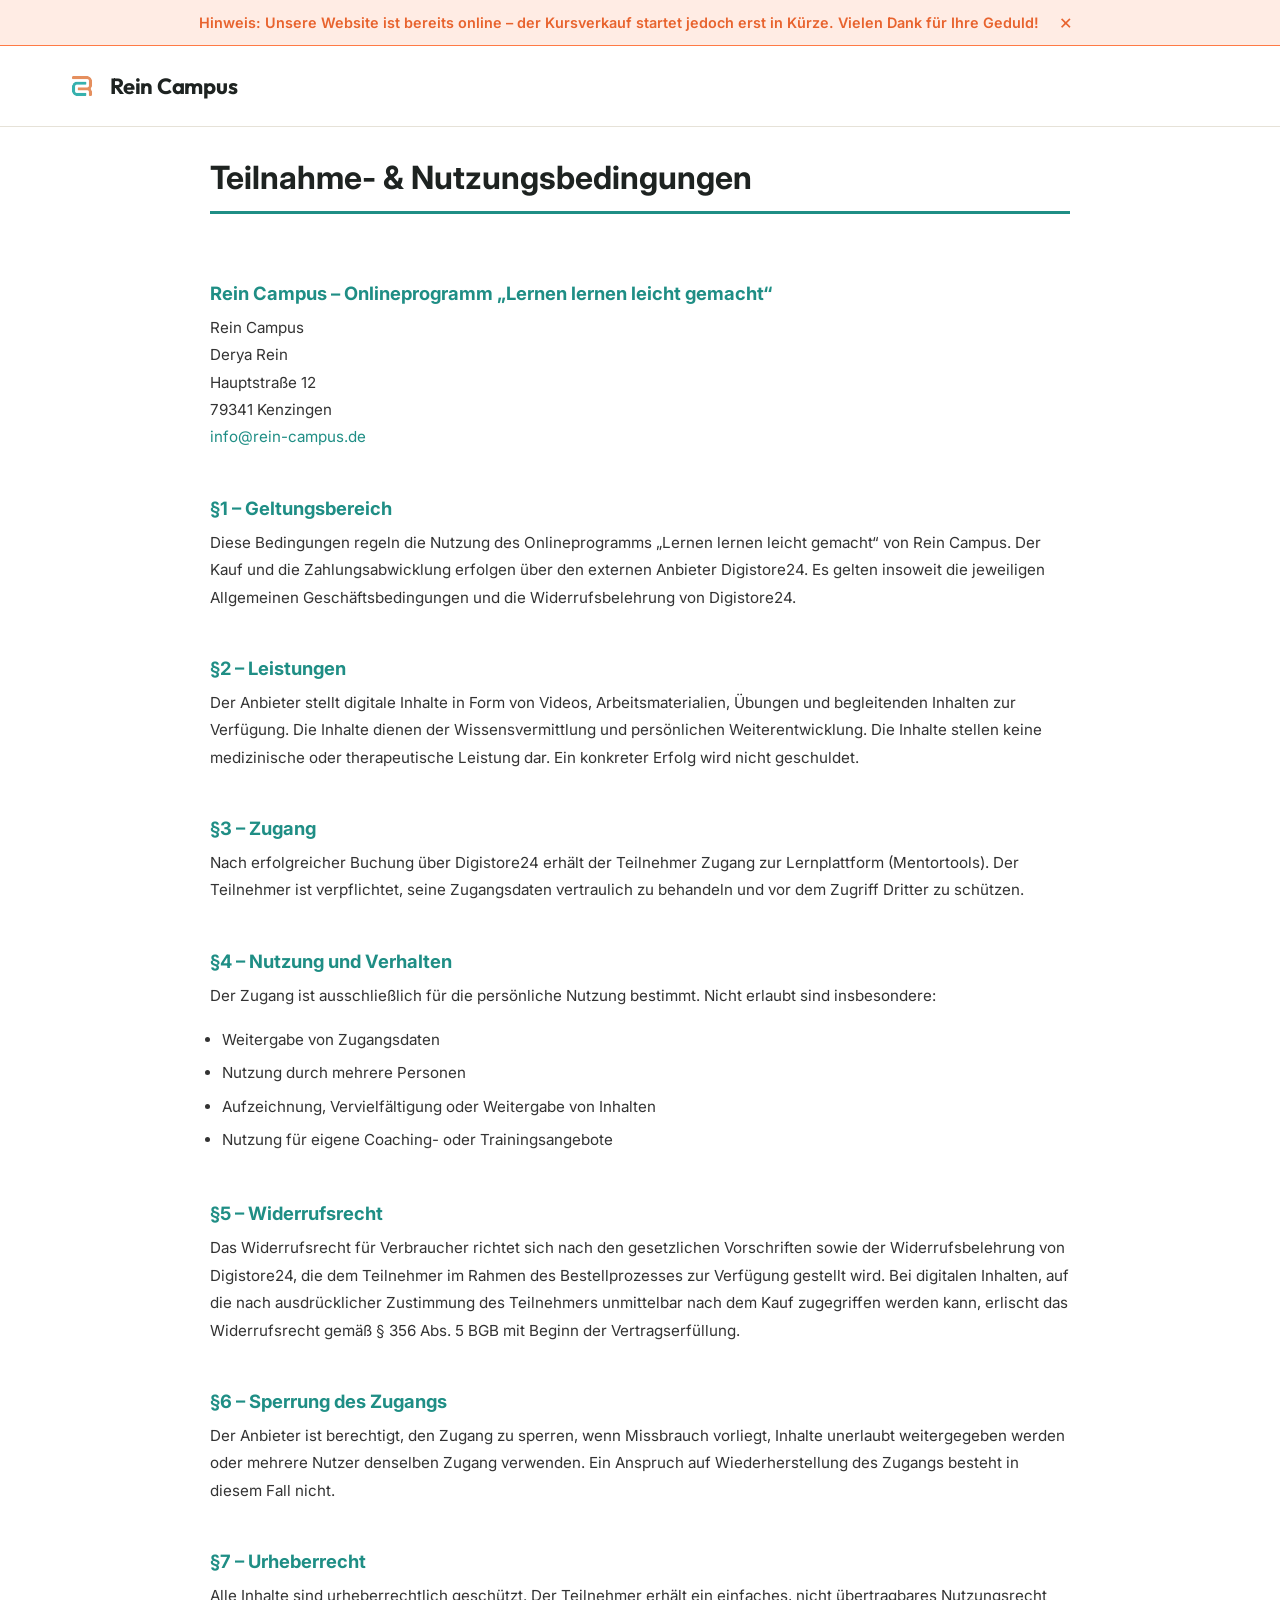
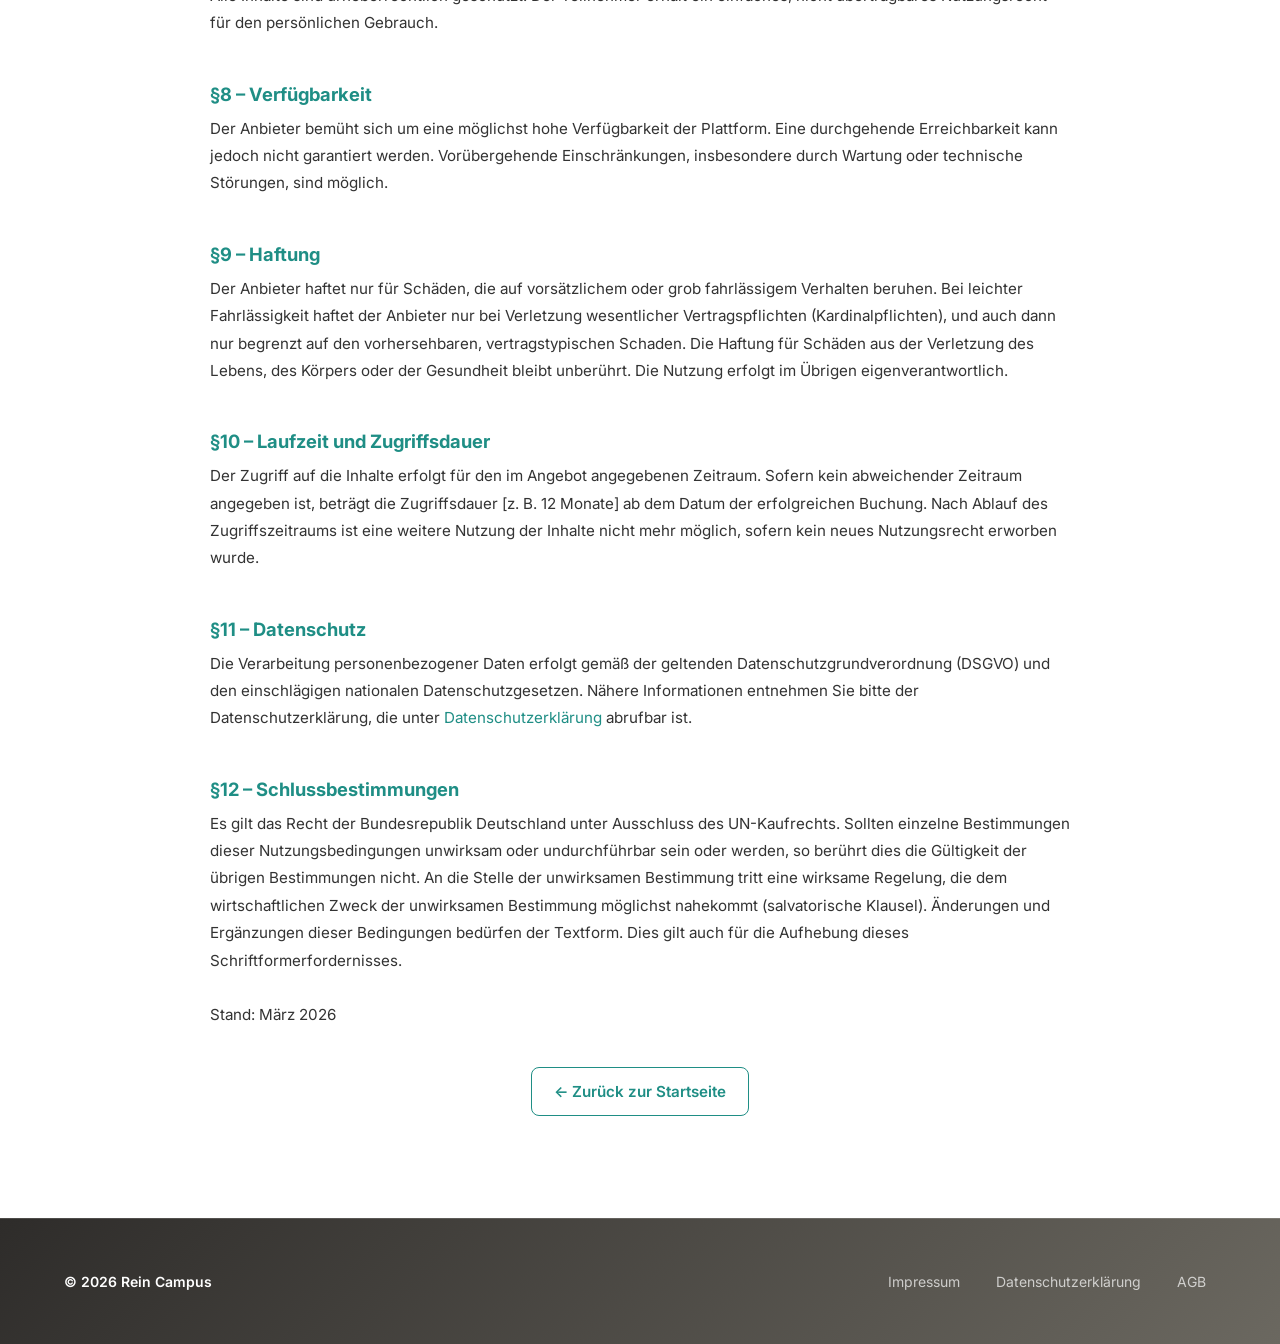
==== commit 613b9c24: "fix: bugs related to visibility of header banner fixed" ====
--- a/legal/agb.html
+++ b/legal/agb.html
@@ -5,6 +5,7 @@
     <meta name="viewport" content="width=device-width, initial-scale=1.0">
     <title>AGB – Rein Campus</title>
     <link rel="icon" type="image/x-icon" href="../assets/favicon.ico">
+    <link rel="stylesheet" href="../css/shared-components.css">
     <link rel="stylesheet" href="../css/style.css">
     <link rel="stylesheet" href="../css/navigation.css">
     <link rel="stylesheet" href="../css/layout.css">
--- a/css/shared-components.css
+++ b/css/shared-components.css
@@ -0,0 +1,131 @@
+/* === SHARED UTILITY CLASSES === */
+
+* {
+  font-family: 'Inter', sans-serif;
+}
+
+/* Geteilte Typografie (.generic-p/.generic-h2/.generic-h3) lebt jetzt zentral in
+   style.css – hier bewusst entfernt, um die frühere Doppel-/Konfliktdefinition
+   aufzulösen. */
+
+.pointer {
+  cursor: pointer;
+}
+
+/* Eyebrow Badge (wiederverwendbar auf mehreren Sektionen) */
+.eyebrow {
+  display: inline-flex;
+  align-items: center;
+  gap: 8px;
+  background: rgba(95, 216, 206, 0.12);
+  border: none;
+  padding: 8px 16px;
+  border-radius: var(--radius-pill);
+  font-size: 0.82rem;
+  font-weight: 600;
+  letter-spacing: 0.08em;
+  text-transform: uppercase;
+  color: var(--teal-dark);
+  margin-bottom: 16px;
+}
+
+.eyebrow-dot {
+  width: 8px;
+  height: 8px;
+  border-radius: 50%;
+  background: var(--amber);
+}
+
+.eyebrow--on-dark {
+  background: rgba(95, 216, 206, 0.16);
+  color: var(--teal);
+}
+
+/* === SHARED ANIMATIONS === */
+
+@keyframes slamIn {
+  0% { transform: scale(2) translateY(-100px); opacity: 0; }
+  100% { transform: scale(1) translateY(0); opacity: 1; }
+}
+
+.animate-slam {
+  animation: slamIn 0.8s cubic-bezier(0.2, 0.8, 0.2, 1) forwards;
+}
+
+.reveal {
+  opacity: 0;
+  transform: translateY(30px);
+  transition: opacity 0.65s ease-out, transform 0.65s ease-out;
+}
+
+.reveal.active {
+  opacity: 1;
+  transform: translateY(0);
+}
+
+.reveal-left {
+  opacity: 0;
+  transform: translateX(-60px);
+  transition: opacity 0.65s ease-out, transform 0.65s ease-out;
+}
+
+.reveal-right {
+  opacity: 0;
+  transform: translateX(60px);
+  transition: opacity 0.65s ease-out, transform 0.65s ease-out;
+}
+
+.reveal-left.active,
+.reveal-right.active {
+  opacity: 1;
+  transform: translateX(0);
+}
+
+/* === Sitewide Sales Notice === */
+
+.sitewide-notice {
+  /* Sticky am oberen Viewport-Rand: Banner scrollt zusammen mit der ebenfalls
+     fixierten Nav mit und bleibt sichtbar, bis er bewusst weggeklickt wird.
+     z-index über der Nav (100), damit er nie verdeckt werden kann. Der
+     Frosted-Glass-Look (halbtransparenter Amber-Ton + Blur) greift die
+     Gestaltung der Nav auf; opak wäre nötig, weil fixed über dem Inhalt liegt. */
+  position: fixed;
+  top: 0;
+  left: 0;
+  width: 100%;
+  z-index: 101;
+  background: var(--amber-soft);
+  backdrop-filter: blur(10px);
+  border-bottom: 1px solid var(--amber);
+}
+
+.sitewide-notice-inner {
+  display: flex;
+  align-items: center;
+  justify-content: center;
+  flex-wrap: wrap;
+  gap: var(--space-3);
+  padding: var(--space-3) var(--space-6);
+  text-align: center;
+}
+
+.sitewide-notice-text {
+  font-size: 0.9rem;
+  font-weight: 600;
+  color: var(--amber-dark);
+}
+
+.sitewide-notice-close {
+  flex-shrink: 0;
+  background: none;
+  border: none;
+  font-size: 1.3rem;
+  line-height: 1;
+  color: var(--amber-dark);
+  cursor: pointer;
+  padding: 0 var(--space-2);
+}
+
+.sitewide-notice-close:hover {
+  color: var(--ink);
+}
--- a/css/style.css
+++ b/css/style.css
@@ -112,13 +112,21 @@
   background: var(--amber);
 }
 
+/* Kein max-width mehr auf dem body: Sektions-Hintergründe (Dark-Panels, Footer,
+   Hero-Glow) laufen auf Monitoren >1920px full-bleed durch, statt hart an einer
+   zentrierten 1920px-Kante abzureißen; die Inhaltsbreite begrenzt stattdessen
+   .container (siehe layout.css). */
 body {
   font-family: 'Inter', sans-serif;
   color: var(--ink);
   background: var(--paper);
   overflow-x: hidden;
-  max-width: 1920px;
-  margin: 0 auto;
+  /* Gleicht aus, dass der jetzt fixierte Sales-Notice-Banner den normalen
+     Dokumentfluss verlässt: --nav-offset (= Banner-Höhe, per JS gesetzt)
+     schiebt allen Inhalt um exakt die Banner-Höhe nach unten und wird beim
+     Wegklicken auf 0 zurückgesetzt. transition passt zur Nav (top 0.25s). */
+  padding-top: var(--nav-offset, 0px);
+  transition: padding-top 0.25s ease;
 }
 
 a {
@@ -139,10 +147,6 @@
   font-size: 18px;
   color: var(--ink);
   text-align: center;
-}
-
-.webinar-p {
-  font-size: 18px;
 }
 
 .generic-h2 {
@@ -162,6 +166,23 @@
   font-weight: 600;
   line-height: 1.2;
   margin-bottom: 16px;
+}
+
+/* Lesbare Zeilenlängen auf großen Bildschirmen: Intro-/Fließtextabsätze auf
+   ~70–80 Zeichen begrenzen (bei 18px ≈ 720px). Gilt nur für direkte Absatz-
+   Kinder der Textblöcke – verschachtelte Karten/Grids (Boxen, FAQ, Preise)
+   behalten ihre eigenen Breiten. */
+.about-the-course > .generic-p {
+  max-width: 720px;
+  margin-left: auto;
+  margin-right: auto;
+}
+
+/* Direkteinstieg per URL-Anker (z. B. index.html#pricing von extern): Ziel-
+   Überschrift nicht unter der fixen 80px-Nav verstecken. Das JS-Smooth-Scrolling
+   kompensiert nur Klicks innerhalb der Seite. */
+#main, #programm, #warum, #pricing, #faq, #ueber-uns, #cta, #kontakt {
+  scroll-margin-top: 96px;
 }
 
 .title-light {
@@ -219,8 +240,5 @@
 .seal {
   padding-top: 16px;
   padding-bottom: 16px;
-}
-
-.seal {
   color: rgb(35, 35, 133);
 }
--- a/css/navigation.css
+++ b/css/navigation.css
@@ -1,15 +1,16 @@
 /* Navigation */
 nav {
   position: fixed;
-  top: 0;
-  left: 50%;
-  transform: translateX(-50%);
+  /* --nav-offset wird per JS auf die Höhe des Sales-Notice-Banners gesetzt,
+     solange dieser sichtbar ist, damit sich Banner und Nav nicht überlappen. */
+  top: var(--nav-offset, 0px);
+  left: 0;
   width: 100%;
-  max-width: 1920px;
   z-index: 100;
   background: rgba(255, 255, 255, 0.85);
   backdrop-filter: blur(10px);
   border-bottom: 1px solid var(--line);
+  transition: top 0.25s ease;
 }
 
 .nav-content {
--- a/css/layout.css
+++ b/css/layout.css
@@ -1,7 +1,10 @@
 /* Layout & Container */
 .container {
   width: 90%;
-  max-width: 1920px;
+  /* 1280px statt 1920px: verhindert überlange Zeilen und übermäßig breite
+     Karten-Grids auf großen Monitoren; bis ~1420px Viewport greift weiterhin
+     die 90%-Breite, das Layout auf Laptops bleibt also unverändert. */
+  max-width: 1280px;
   margin: 0 auto;
 }
 
@@ -194,8 +197,42 @@
 
 .about-me-photo-card {
   background: var(--white);
-  box-shadow: var(--shadow-sm);
-  border-radius: 50%;
+  /* Mehrschichtiger Schatten für Tiefe: enger Kontaktschatten (Karte "sitzt"
+     auf der Fläche), weicher Umgebungsschatten für Volumen und ein dezent
+     Teal-getönter Glow, der die Markenfarbe aufgreift und das Foto vom
+     ruhigen --paper-soft-Hintergrund abhebt. */
+  box-shadow:
+    0 2px 6px -2px rgba(30, 35, 33, 0.12),
+    0 18px 40px -18px rgba(30, 35, 33, 0.28),
+    0 34px 64px -30px rgba(31, 142, 133, 0.25);
+  transition: transform 0.4s ease, box-shadow 0.4s ease;
+  /* Eckig statt rund (Nutzerentscheidung): Ein Kreis berührt ein 1:1-Quadrat
+     nur an den vier Seitenmitten und wird oberhalb/unterhalb der Bildmitte
+     schmaler – bei diesem Gruppenfoto schnitt das die äußeren, randnahen
+     Köpfe seitlich an. Ein (abgerundetes) Rechteck verjüngt sich nicht und
+     behält die volle Bildbreite, wodurch das Problem geometrisch entfällt –
+     ganz ohne künstliche Rand-Streckung des Fotos (siehe Verlauf: erste
+     Korrektur dieses Bugs führte zu sichtbaren Verzerrungen an den Bildrändern
+     und wurde wieder zurückgenommen; assets/profile.jpeg ist wieder das
+     unveränderte Originalfoto, 1010x1280). */
+  border-radius: var(--radius-xl);
+}
+
+.about-me-photo-card:hover {
+  transform: translateY(-6px);
+  box-shadow:
+    0 4px 10px -3px rgba(30, 35, 33, 0.14),
+    0 24px 50px -18px rgba(30, 35, 33, 0.32),
+    0 44px 80px -32px rgba(31, 142, 133, 0.32);
+}
+
+@media (prefers-reduced-motion: reduce) {
+  .about-me-photo-card {
+    transition: none;
+  }
+  .about-me-photo-card:hover {
+    transform: none;
+  }
 }
 
 .about-me-photo {
@@ -203,7 +240,14 @@
   width: 100%;
   aspect-ratio: 1 / 1;
   object-fit: cover;
-  border-radius: 50%;
+  /* Vertikaler Fokuspunkt an den oberen Bildrand gelegt (50% 0%): Cover-Fit
+     auf ein 1:1-Ziel nutzt die volle Bildbreite (kein Seiten-Zuschnitt) und
+     kürzt nur oben/unten. 0% schneidet oben gar nichts weg und nutzt damit
+     den im Originalfoto bereits vorhandenen Freiraum über dem Kopf der
+     linken Person als Luft nach oben, statt ihn wegzuschneiden – eine
+     Bildbearbeitung war dafür nicht nötig. */
+  object-position: 50% 0%;
+  border-radius: var(--radius-xl);
 }
 
 .about-me-content {
--- a/css/components.css
+++ b/css/components.css
@@ -80,10 +80,7 @@
   max-width: 1000px;
 }
 
-.background-dark {
-  background: linear-gradient(135deg, var(--ink-deep) 0%, var(--panel-end) 100%);
-}
-
+.background-dark,
 .background-brand {
   background: linear-gradient(135deg, var(--ink-deep) 0%, var(--panel-end) 100%);
 }
@@ -157,19 +154,6 @@
   color: var(--muted);
 }
 
-/* Webinar Section */
-.webinar-section {
-  padding-top: 40px;
-  padding-bottom: 40px;
-  text-align: center;
-  width: 100%;
-}
-
-.section-wrapper {
-  width: 90%;
-  margin: 0 auto;
-}
-
 /* Pricing Grid (Struktur/Stil aus Homepage_Design übernommen) */
 .price-grid {
   display: grid;
@@ -392,99 +376,3 @@
   text-align: center;
   margin-top: 40px;
 }
-
-/* Webinar Cards (Index-Seite) */
-.webinar-section {
-  background: linear-gradient(135deg, var(--ink-deep) 0%, var(--panel-end) 100%);
-  padding: var(--space-18) 0;
-}
-
-.webinar-section .section-wrapper {
-  max-width: 1100px;
-  margin: 0 auto;
-  padding: 0 24px;
-}
-
-.webinar-section-title {
-  color: #fff;
-  text-align: center;
-  margin-bottom: 8px;
-}
-
-.webinar-section-subtitle {
-  color: rgba(255, 255, 255, 0.8);
-  text-align: center;
-  font-size: 17px;
-  margin-bottom: 48px;
-}
-
-.webinar-cards {
-  display: grid;
-  grid-template-columns: 1fr 1fr;
-  gap: 28px;
-}
-
-@media (max-width: 700px) {
-  .webinar-cards {
-    grid-template-columns: 1fr;
-  }
-}
-
-.webinar-card {
-  background: rgba(255, 255, 255, 0.08);
-  border: 1px solid rgba(255, 255, 255, 0.18);
-  border-radius: var(--radius-md);
-  padding: 36px 32px;
-  display: flex;
-  flex-direction: column;
-  align-items: flex-start;
-  gap: 16px;
-  transition: background 0.25s ease, transform 0.25s ease;
-}
-
-.webinar-card:hover {
-  background: rgba(255, 255, 255, 0.14);
-  transform: translateY(-4px);
-}
-
-.webinar-card-icon {
-  align-self: center;
-  font-size: 36px;
-  line-height: 1;
-}
-
-.webinar-card-title {
-  align-self: center;
-  color: #fff;
-  font-size: 20px;
-  font-weight: 700;
-  margin: 0;
-}
-
-.webinar-card-text {
-  color: rgba(255, 255, 255, 0.82);
-  font-size: 15px;
-  line-height: 1.65;
-  margin: 0;
-  flex: 1;
-}
-
-.webinar-card-btn {
-  align-self: center;
-  display: inline-block;
-  margin-top: 8px;
-  padding: 12px 24px;
-  background: var(--amber);
-  color: var(--white);
-  font-weight: 700;
-  font-size: 15px;
-  border-radius: var(--radius-pill);
-  text-decoration: none;
-  transition: background 0.2s ease, transform 0.2s ease;
-  white-space: nowrap;
-}
-
-.webinar-card-btn:hover {
-  background: var(--amber-dark);
-  transform: translateY(-2px);
-}
--- a/css/footer.css
+++ b/css/footer.css
@@ -8,7 +8,7 @@
 
 .footer-wrapper {
   width: 90%;
-  max-width: 1920px;
+  max-width: 1280px;
   margin: 0 auto;
   display: flex;
   justify-content: space-between;
@@ -25,13 +25,17 @@
 
 .footer-links {
   display: flex;
-  gap: 32px;
+  /* Gap reduziert, da die Links jetzt eigenes Padding als Touch-Fläche tragen –
+     der sichtbare Abstand bleibt dadurch etwa gleich */
+  gap: 16px;
 }
 
 .footer-links a {
   color: rgba(255, 255, 255, 0.7);
   text-decoration: none;
   font-size: 14px;
+  /* Padding hebt die Tap-Fläche auf ~45px Höhe (Mindest-Touch-Target 44px) */
+  padding: 14px 10px;
   transition: color 0.3s ease;
 }
 
--- a/css/media_queries.css
+++ b/css/media_queries.css
@@ -39,7 +39,9 @@
   }
 
   .hero-title {
-    font-size: 48px;
+    /* Fluid statt fester Stufen (früher 48/40/32px bei 1350/600/400px):
+       48px im gestapelten Tablet-Layout, gleitend bis min. 32px auf Smartphones */
+    font-size: clamp(32px, 4.5vw + 14px, 48px);
     text-align: center;
   }
 
@@ -66,7 +68,9 @@
 
   .carousel {
     height: auto;
-    width: clamp(40%, 55%, 70%);
+    /* vormals clamp(40%, 55%, 70%) – drei statische Prozentwerte ergeben konstant
+       den Mittelwert, daher direkt als fester Wert notiert */
+    width: 55%;
   }
 }
 
@@ -83,7 +87,7 @@
   }
 
   .carousel {
-    width: clamp(50%, 70%, 90%);
+    width: 70%;
   }
 }
 
@@ -121,8 +125,8 @@
     right: 0;
     flex-direction: column;
     align-items: center;
-    gap: 24px;
-    padding: 32px 0;
+    gap: 12px;
+    padding: 24px 0;
     background: rgba(255, 255, 255, 0.97);
     backdrop-filter: blur(12px);
     border-bottom: 1px solid var(--line);
@@ -130,6 +134,11 @@
 
   .nav-links.open {
     display: flex;
+  }
+
+  /* Padding statt reinem Gap: hebt jeden Menüpunkt auf ~43px Tap-Fläche */
+  .nav-links a {
+    padding: 12px 16px;
   }
 
   .hero {
@@ -196,20 +205,20 @@
     justify-content: center;
   }
 
-  .nav-links.open {
-    display: flex;
-    flex-direction: column;
-    position: absolute;
-    top: 80px;
-    left: 0;
-    right: 0;
-    background: rgba(255, 255, 255, 0.95);
-    padding: 20px;
-    gap: 16px;
-  }
-
   .carousel {
     width: 80%;
+  }
+}
+
+/* Mobile: max-width 700px – „Das Was / Das Wie" stapelt ab hier deterministisch;
+   der Richtungspfeil zeigt dann nach unten statt seitwärts ins Leere */
+@media (max-width: 700px) {
+  .contrast-row {
+    flex-direction: column;
+  }
+
+  .contrast-arrow {
+    transform: rotate(90deg);
   }
 }
 
@@ -230,17 +239,8 @@
   }
 
   p,
-  .generic-p,
-  .webinar-p {
-    font-size: 16px;
-  }
-
-  .webinar-p {
-    text-align: justify;
-  }
-
-  .hero-title {
-    font-size: 40px;
+  .generic-p {
+    font-size: 16px;
   }
 
   .hero-desc {
@@ -277,18 +277,18 @@
   .carousel {
     width: 100%;
   }
+
+  .sitewide-notice-text {
+    font-size: 14px;
+  }
+
+  .sitewide-notice-inner {
+    padding: 10px 16px;
+  }
 }
 
 /* Mobile Extra Small: max-width 400px */
 @media (max-width: 400px) {
-  /* Hero heading is class-based; this rule wins over the .hero-title size set at
-     max-width:600 (40px). Bare h1/h2 tag rules were removed here because they were
-     always overridden by more specific selectors (.hero-title on index,
-     .*-container h1 on legal, hero/section rules on webinar) and never applied. */
-  .hero-title {
-    font-size: 32px;
-  }
-
   footer {
     padding: 24px 4px;
   }
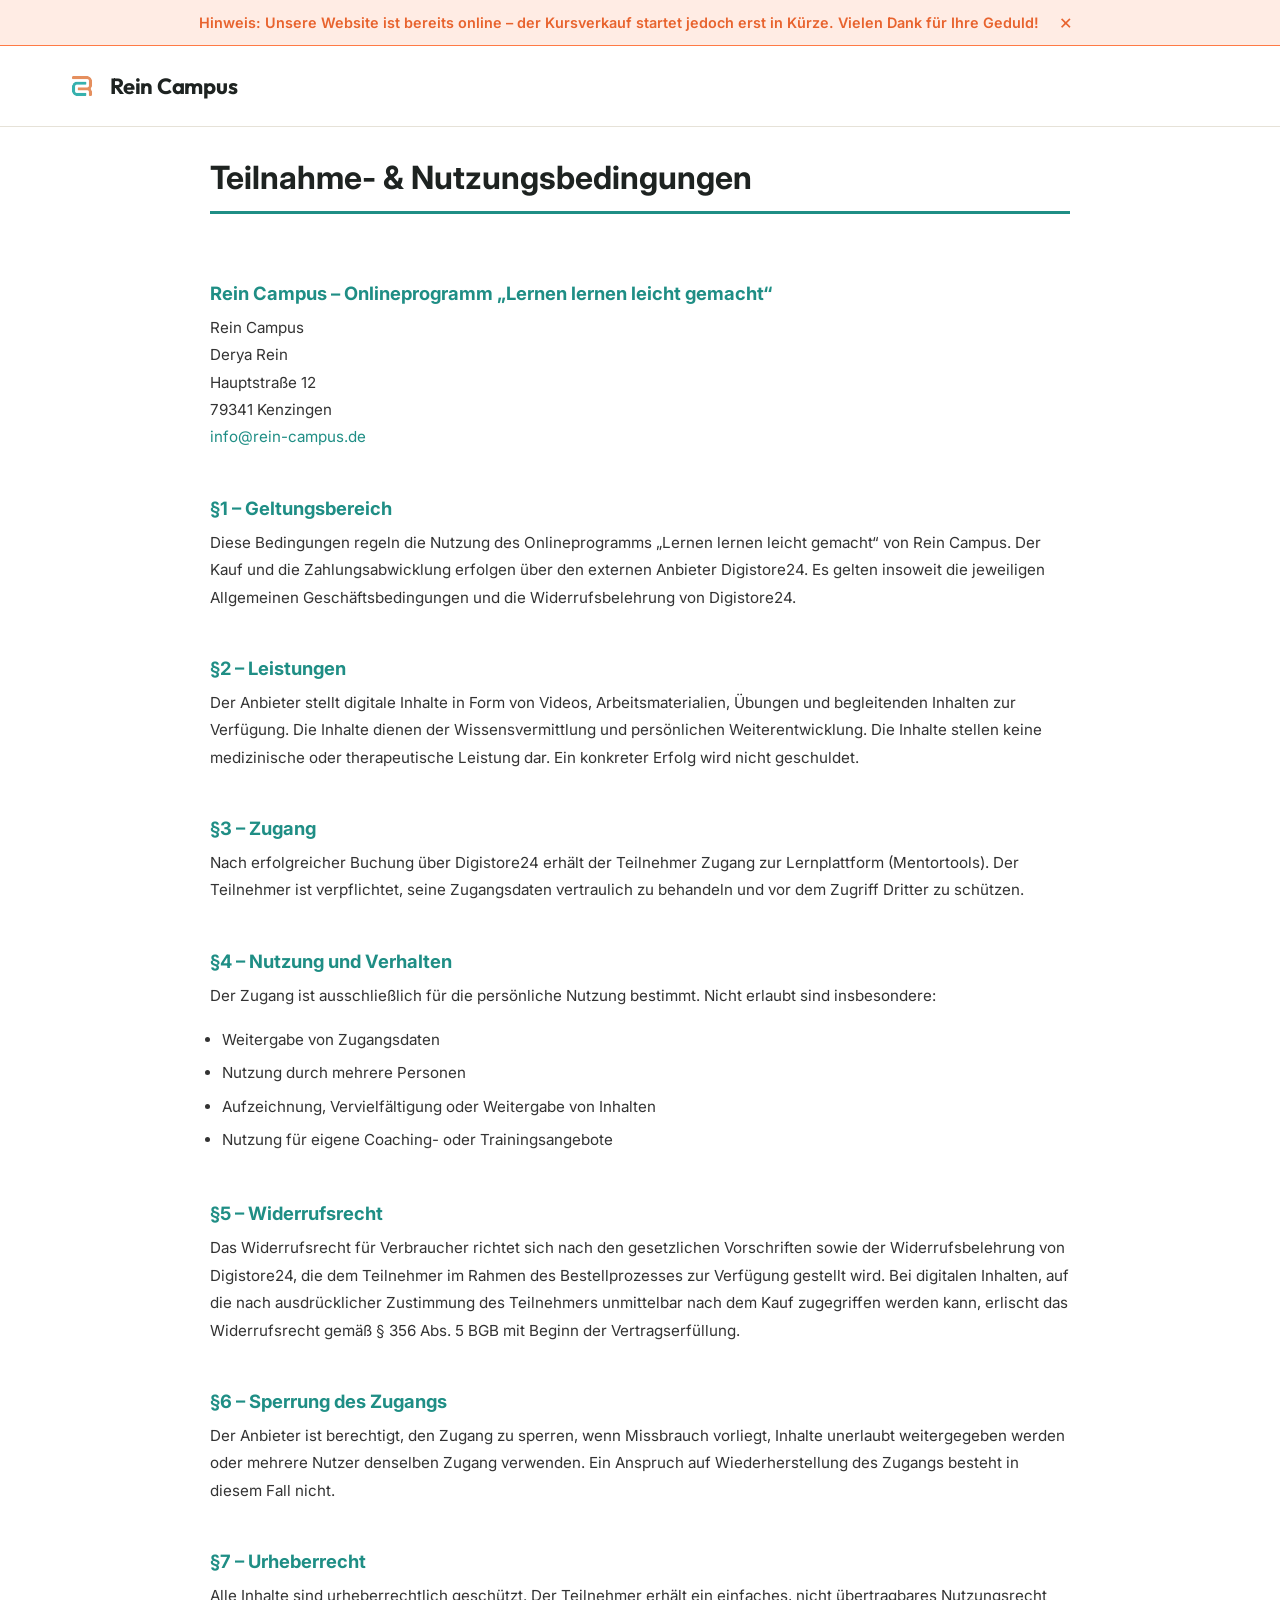
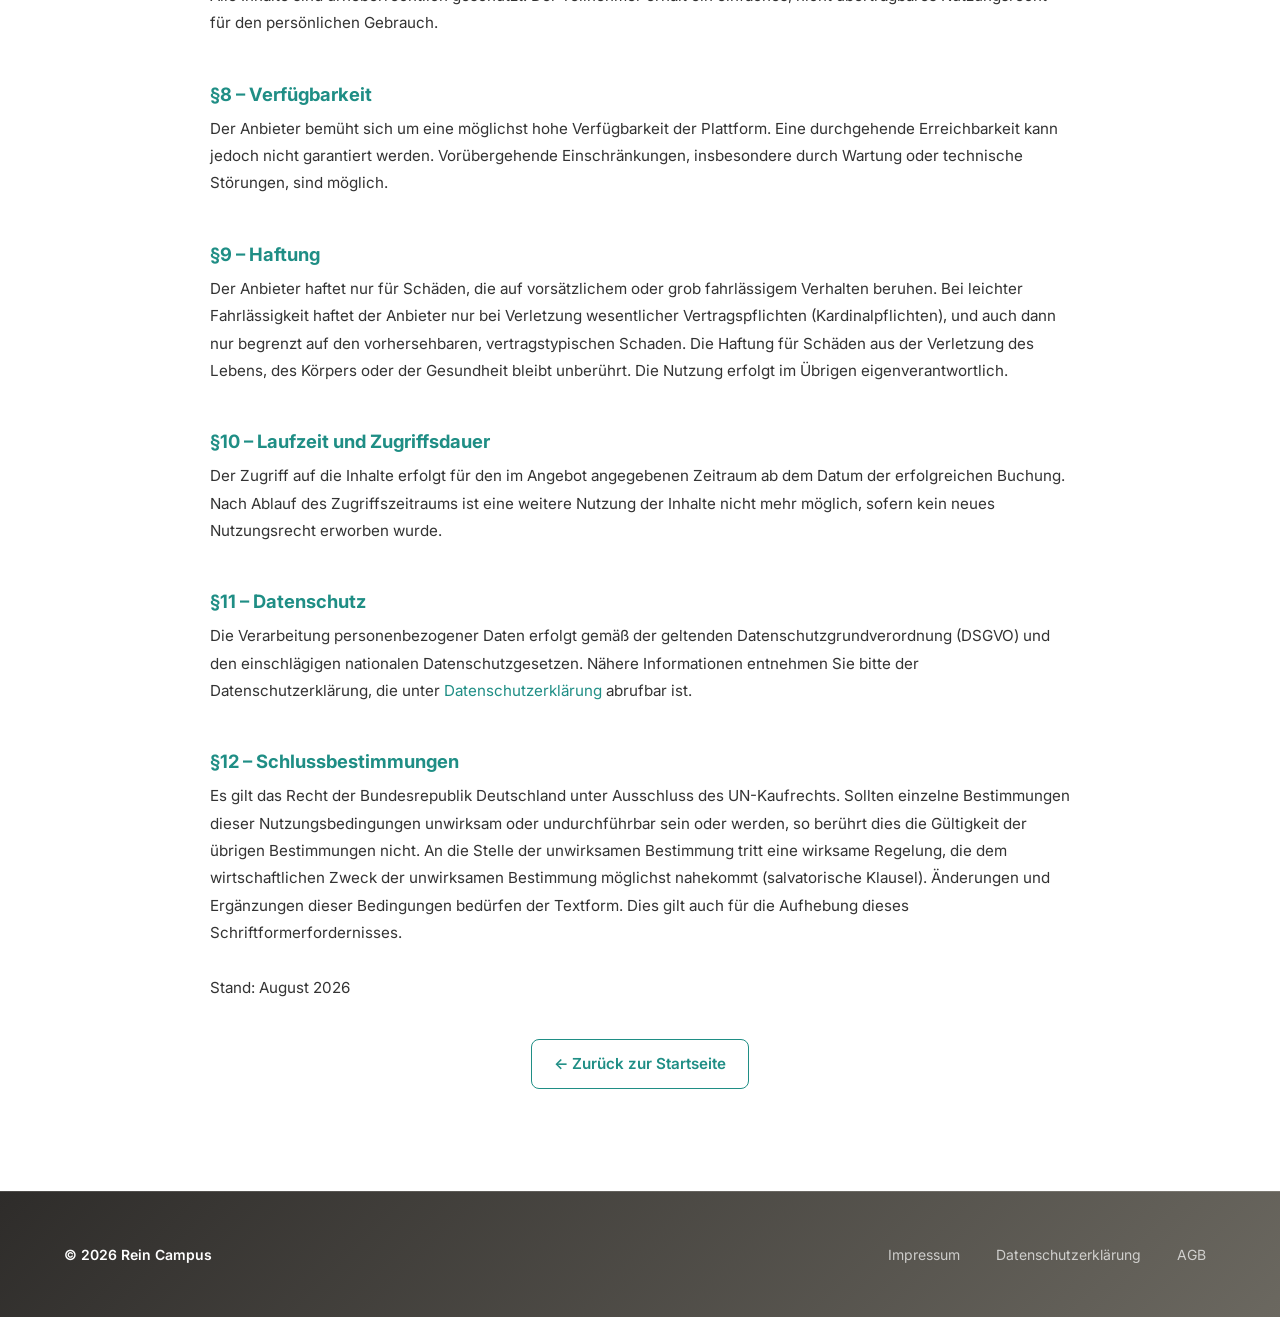
==== commit 9fe6792f: "feat: changes in remaining legal textes added" ====
--- a/legal/agb.html
+++ b/legal/agb.html
@@ -88,8 +88,7 @@
         </p>
         <h2>§10 – Laufzeit und Zugriffsdauer</h2>
         <p>
-            Der Zugriff auf die Inhalte erfolgt für den im Angebot angegebenen Zeitraum. Sofern kein abweichender Zeitraum angegeben ist, beträgt die Zugriffsdauer [z. B. 12 Monate] 
-            ab dem Datum der erfolgreichen Buchung. Nach Ablauf des Zugriffszeitraums ist eine weitere Nutzung der Inhalte nicht mehr möglich, sofern kein neues Nutzungsrecht erworben 
+            Der Zugriff auf die Inhalte erfolgt für den im Angebot angegebenen Zeitraum ab dem Datum der erfolgreichen Buchung. Nach Ablauf des Zugriffszeitraums ist eine weitere Nutzung der Inhalte nicht mehr möglich, sofern kein neues Nutzungsrecht erworben 
             wurde.
         </p>
         <h2>§11 – Datenschutz</h2>
@@ -104,7 +103,7 @@
             wirtschaftlichen Zweck der unwirksamen Bestimmung möglichst nahekommt (salvatorische Klausel). Änderungen und Ergänzungen dieser Bedingungen bedürfen der Textform. 
             Dies gilt auch für die Aufhebung dieses Schriftformerfordernisses. 
             <br><br>
-            Stand: März 2026
+            Stand: August 2026
         </p>
         <p class="back-to-main-page">
             <a href="../index.html">← Zurück zur Startseite</a>
